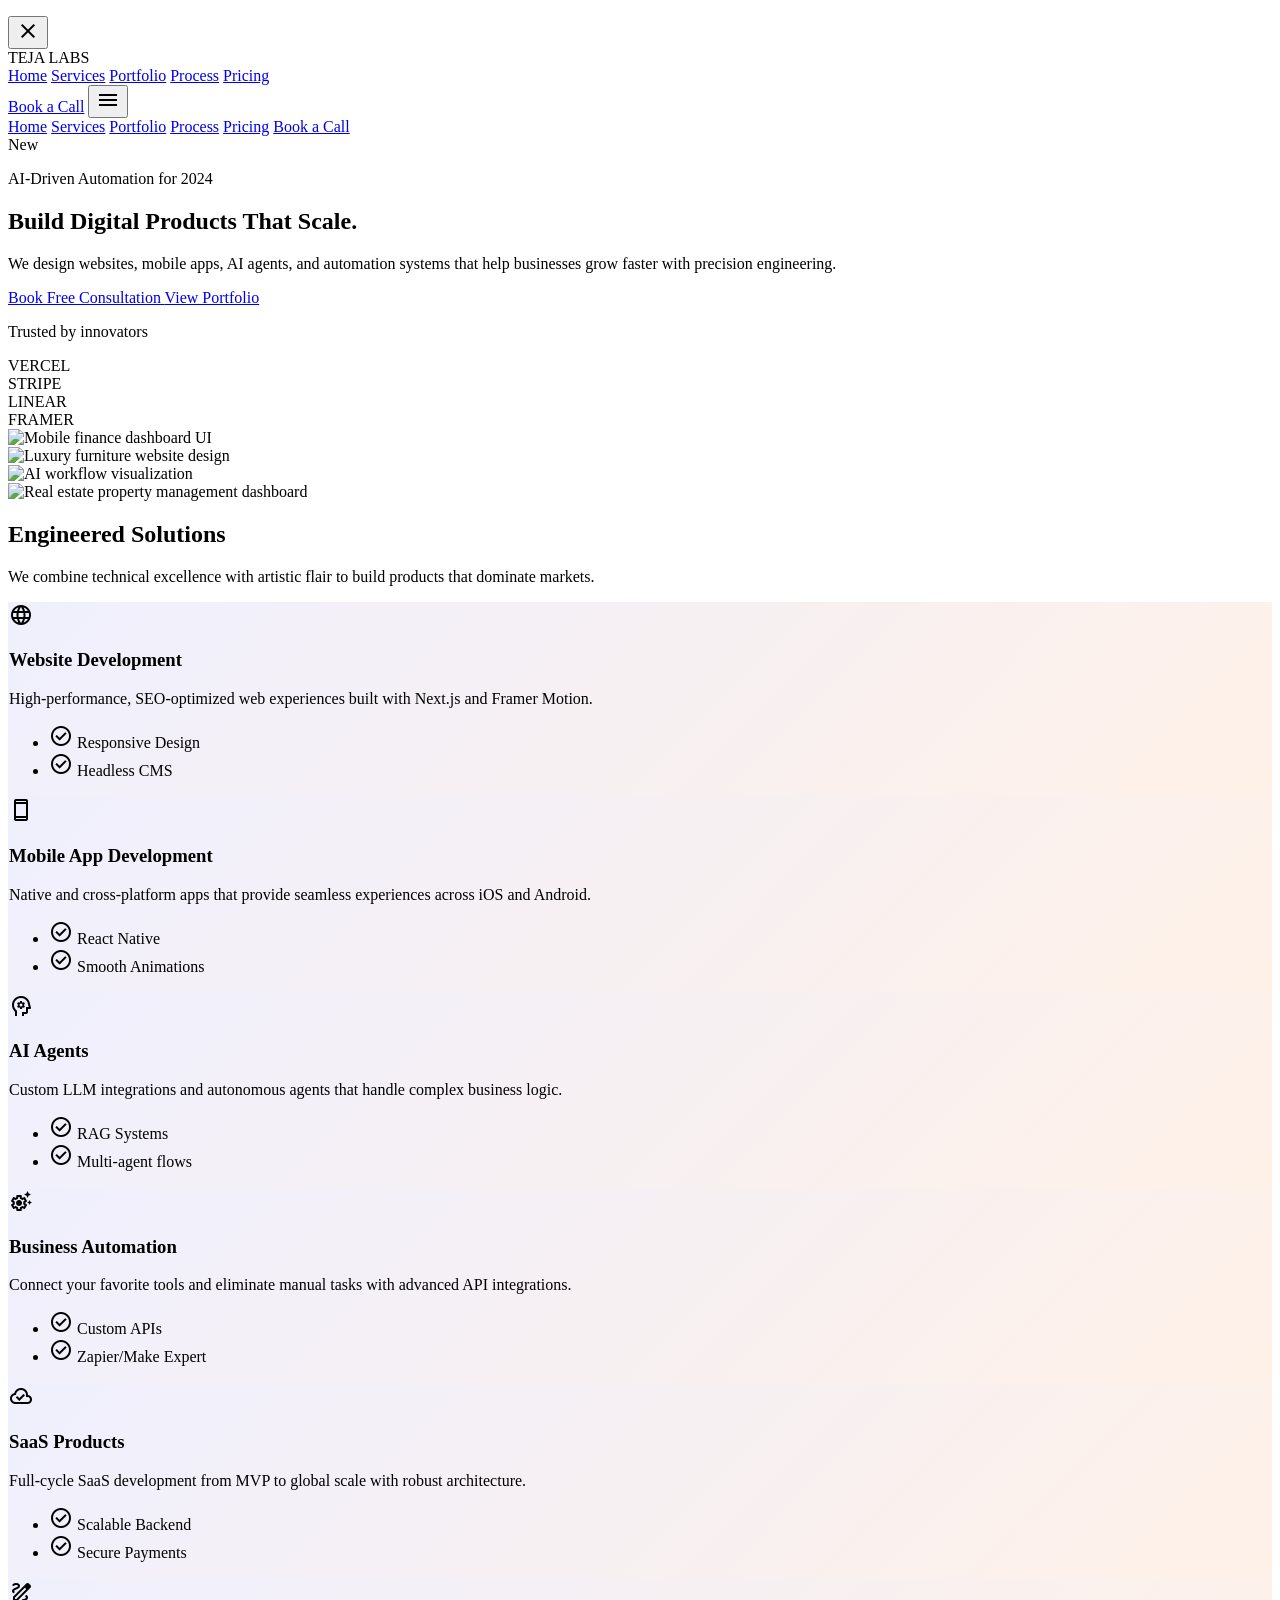
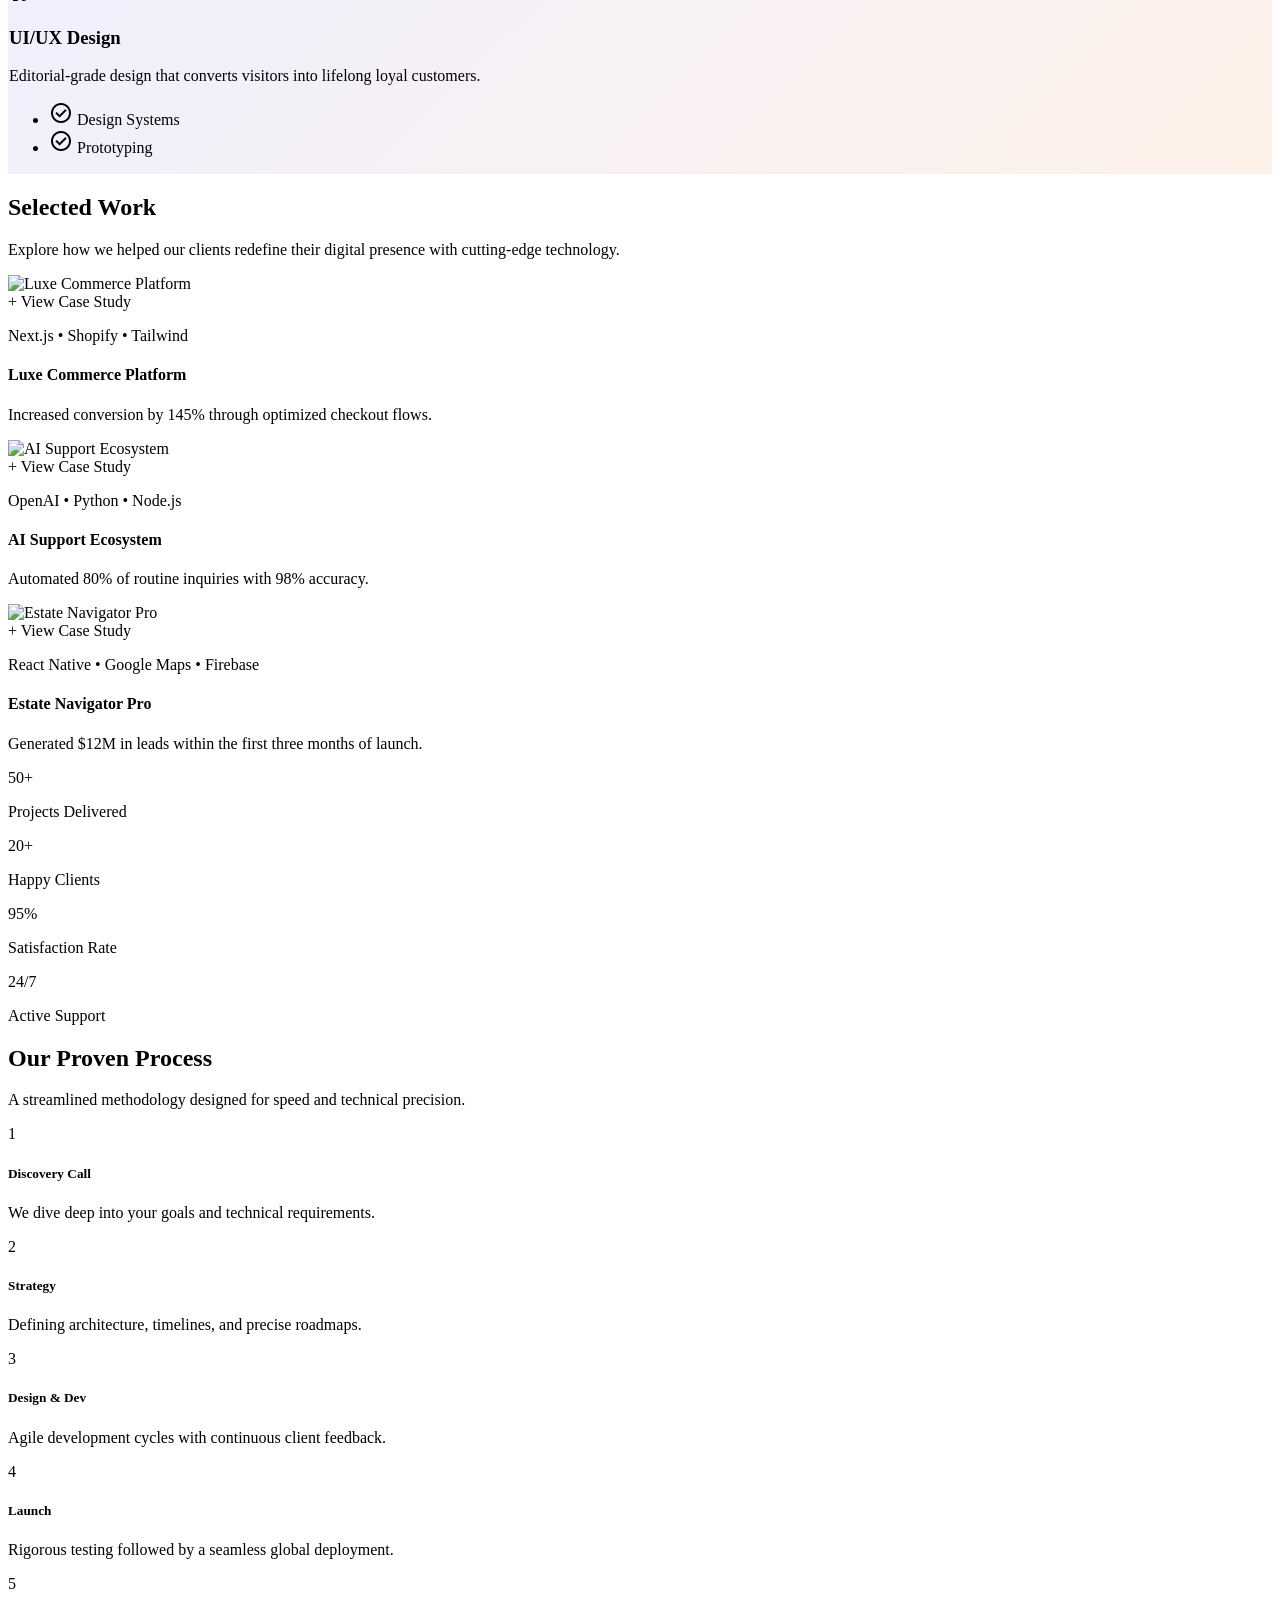
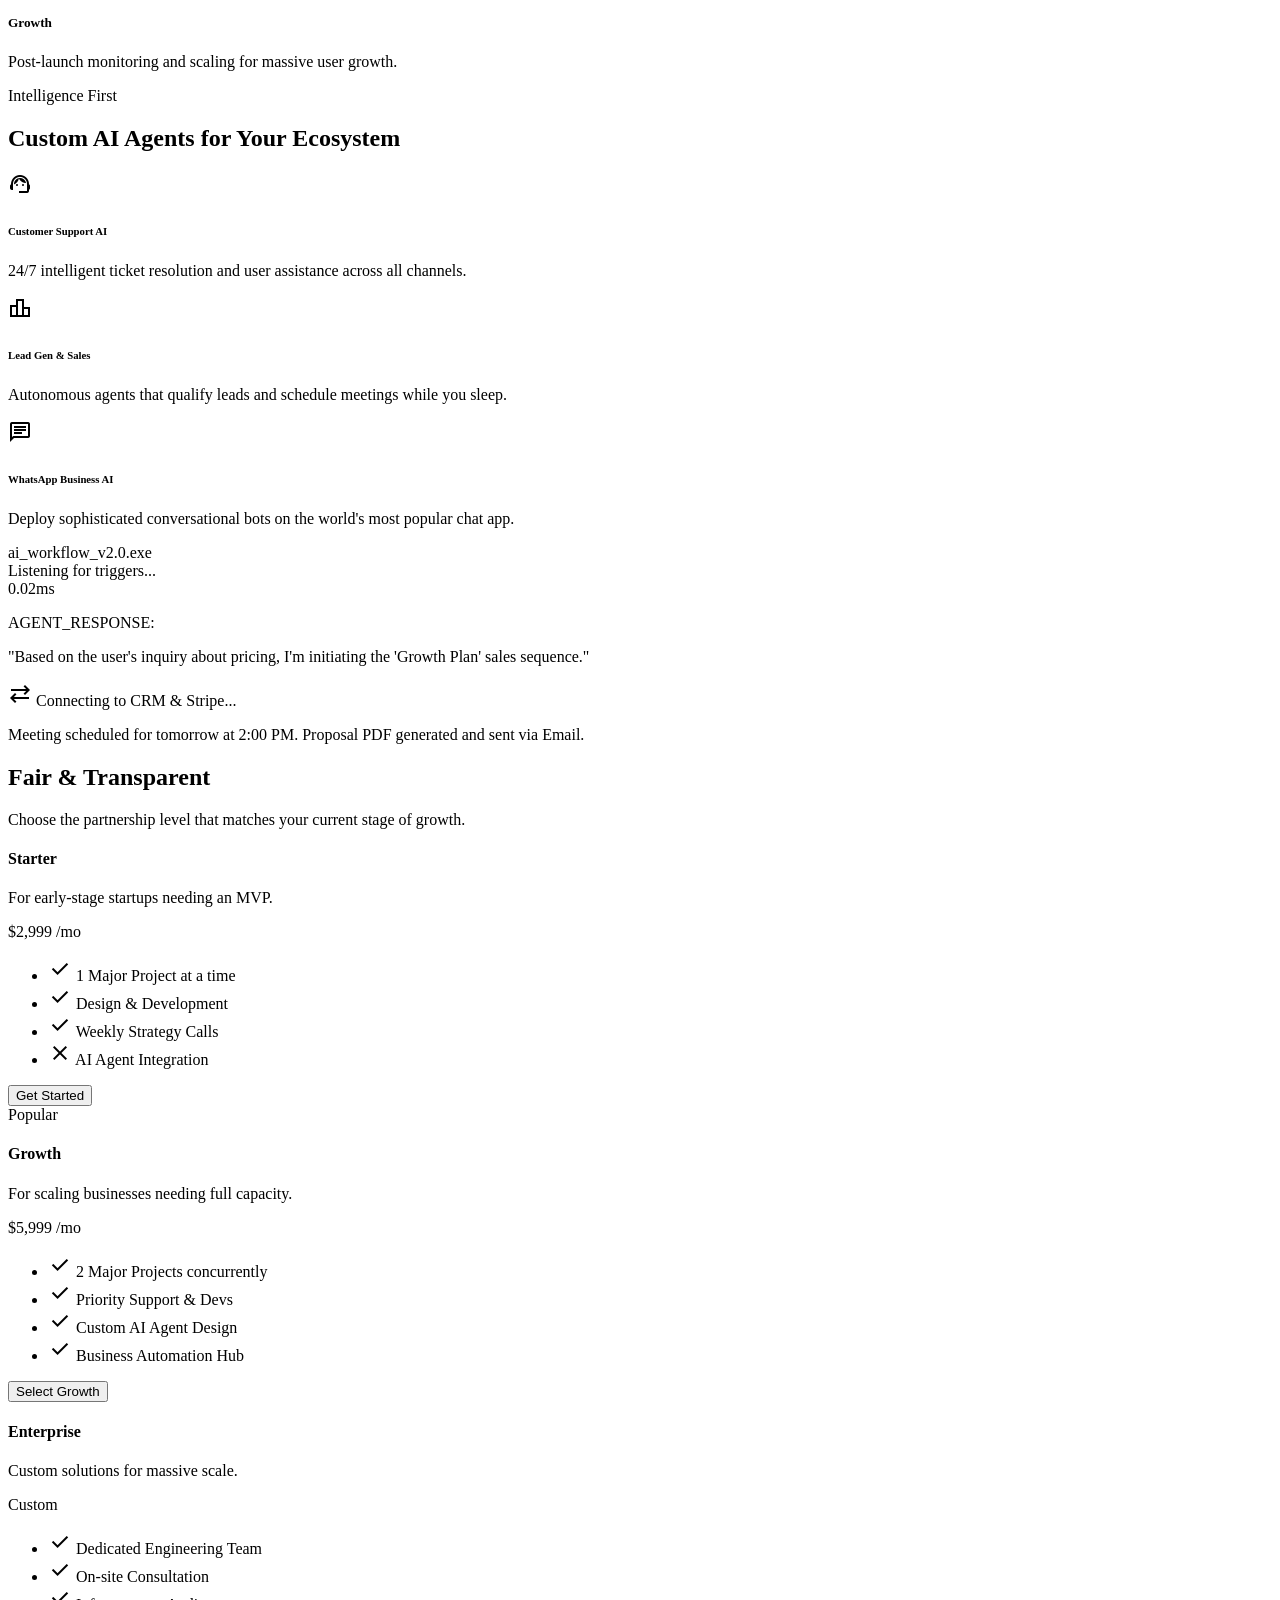
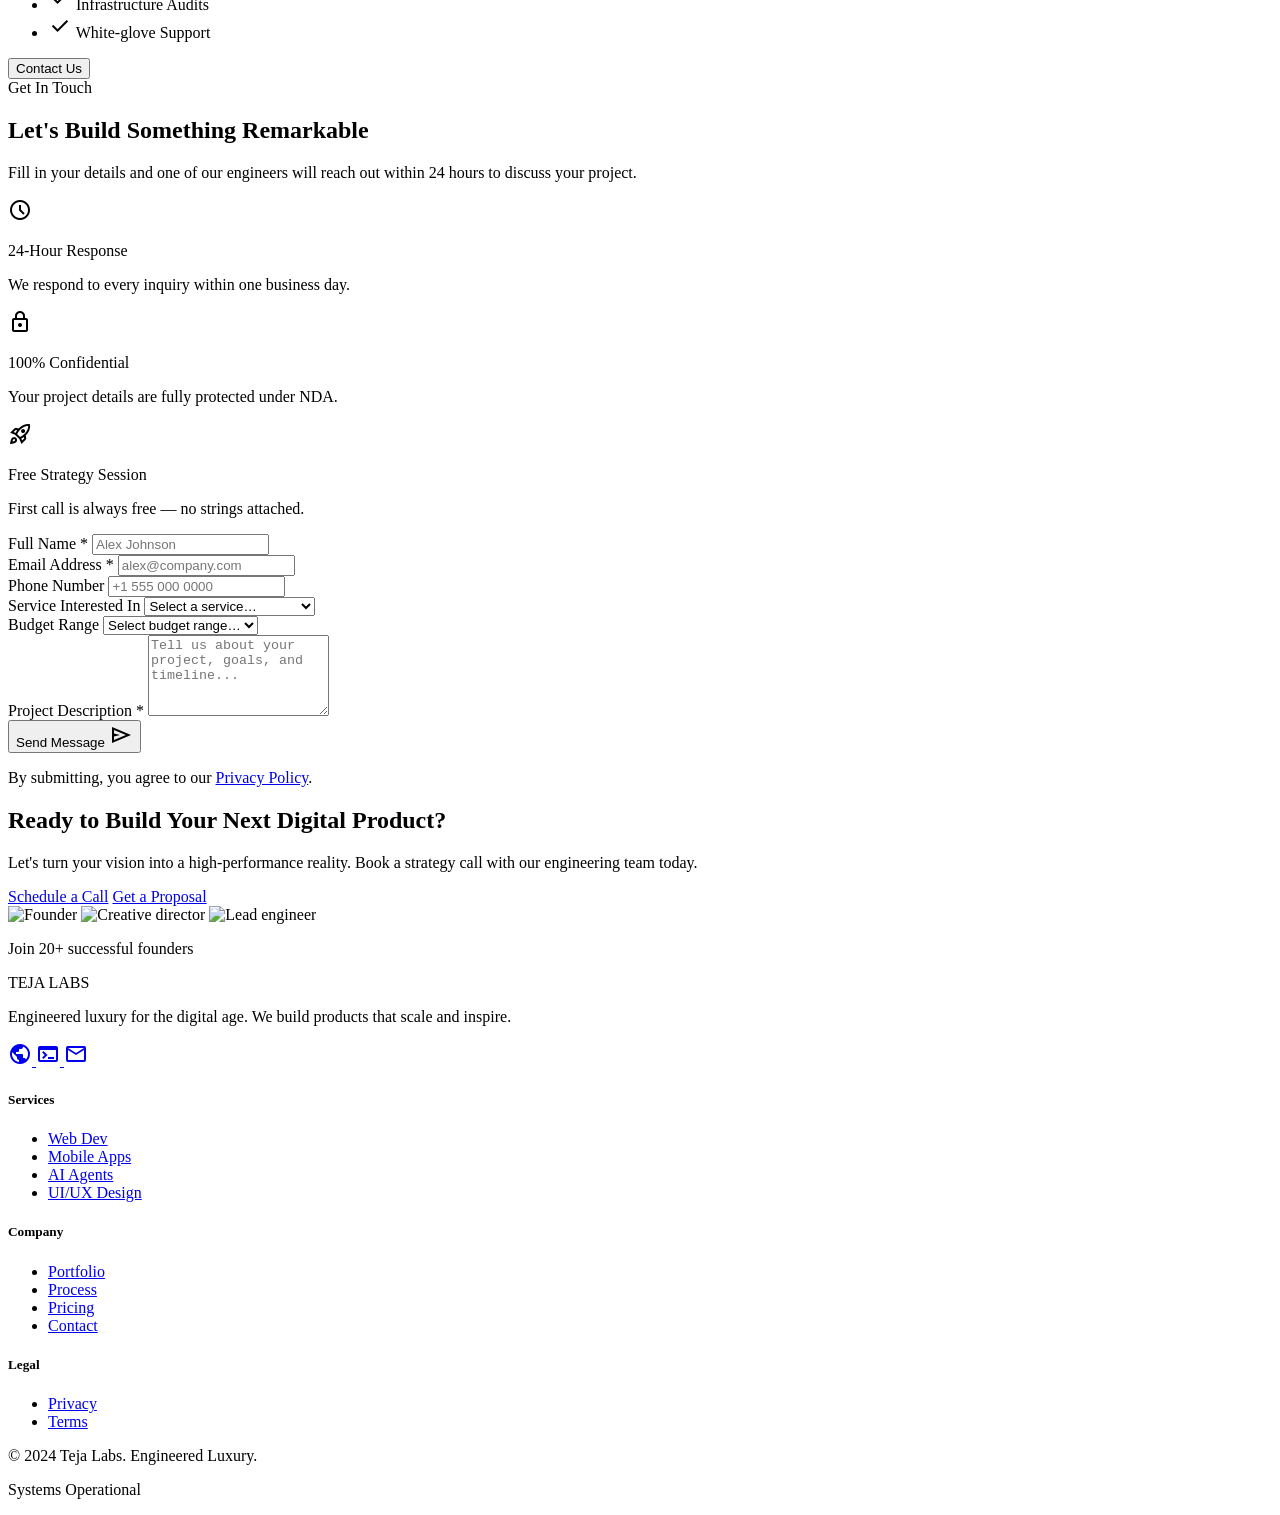
==== templates/index.html @ 3fc2c2ce "Full Of hopes" ====
<!DOCTYPE html>
<html class="scroll-smooth" lang="en">
<head>
<meta charset="utf-8"/>
<meta content="width=device-width, initial-scale=1.0" name="viewport"/>
<title>Teja Labs | Engineered Luxury Digital Products</title>
<meta name="description" content="We design websites, mobile apps, AI agents, and automation systems that help businesses grow faster with precision engineering."/>
<script src="https://cdn.tailwindcss.com?plugins=forms,container-queries"></script>
<link href="https://fonts.googleapis.com/css2?family=Inter:wght@400;500;600;700;800&family=Geist:wght@400;500&family=Material+Symbols+Outlined:wght,FILL@100..700,0..1&display=swap" rel="stylesheet"/>
<link href="https://fonts.googleapis.com/css2?family=Geist:wght@100..900&family=Inter:wght@100..900&display=swap" rel="stylesheet"/>
<link rel="stylesheet" href="/static/css/main.css"/>
<script id="tailwind-config">
    tailwind.config = {
      darkMode: "class",
      theme: {
        extend: {
          "colors": {
                  "secondary-fixed-dim": "#ffb690",
                  "secondary-fixed": "#ffdbca",
                  "surface-container-high": "#e8e8e7",
                  "on-error": "#ffffff",
                  "tertiary-fixed-dim": "#c0c1ff",
                  "surface-dim": "#dadad9",
                  "primary": "#000000",
                  "on-tertiary-fixed": "#07006c",
                  "surface-container-lowest": "#ffffff",
                  "surface-container-low": "#f3f4f3",
                  "surface-bright": "#f9f9f8",
                  "on-secondary-fixed-variant": "#783200",
                  "primary-fixed-dim": "#bec6e0",
                  "inverse-on-surface": "#f1f1f0",
                  "inverse-primary": "#bec6e0",
                  "outline-variant": "#c6c6cd",
                  "surface-tint": "#565e74",
                  "error-container": "#ffdad6",
                  "outline": "#76777d",
                  "tertiary-container": "#07006c",
                  "on-primary-container": "#7c839b",
                  "primary-container": "#131b2e",
                  "on-error-container": "#93000a",
                  "tertiary": "#000000",
                  "background": "#f9f9f8",
                  "on-secondary-container": "#5c2400",
                  "secondary": "#9d4300",
                  "on-tertiary": "#ffffff",
                  "on-primary": "#ffffff",
                  "on-surface": "#1a1c1c",
                  "on-tertiary-container": "#7073ff",
                  "on-primary-fixed": "#131b2e",
                  "secondary-container": "#fd761a",
                  "on-tertiary-fixed-variant": "#2f2ebe",
                  "surface-variant": "#e2e2e2",
                  "surface-container": "#eeeeed",
                  "tertiary-fixed": "#e1e0ff",
                  "inverse-surface": "#2f3130",
                  "surface": "#f9f9f8",
                  "error": "#ba1a1a",
                  "on-background": "#1a1c1c",
                  "on-primary-fixed-variant": "#3f465c",
                  "on-secondary": "#ffffff",
                  "on-surface-variant": "#45464d",
                  "on-secondary-fixed": "#341100",
                  "surface-container-highest": "#e2e2e2",
                  "primary-fixed": "#dae2fd"
          },
          "borderRadius": {
                  "DEFAULT": "0.25rem",
                  "lg": "0.5rem",
                  "xl": "0.75rem",
                  "full": "9999px"
          },
          "spacing": {
                  "xl": "80px",
                  "gutter": "24px",
                  "lg": "48px",
                  "2xl": "120px",
                  "xs": "8px",
                  "base": "4px",
                  "container-max": "1280px",
                  "sm": "16px",
                  "md": "24px"
          },
          "fontFamily": {
                  "label-md": ["Geist"],
                  "display-lg-mobile": ["Inter"],
                  "headline-md": ["Inter"],
                  "display-lg": ["Inter"],
                  "display-2xl": ["Inter"],
                  "body-lg": ["Inter"],
                  "body-md": ["Inter"],
                  "label-sm-mono": ["Geist"]
          },
          "fontSize": {
                  "label-md": ["14px", {"lineHeight": "20px", "letterSpacing": "0.02em", "fontWeight": "500"}],
                  "display-lg-mobile": ["36px", {"lineHeight": "1.2", "letterSpacing": "-0.02em", "fontWeight": "700"}],
                  "headline-md": ["30px", {"lineHeight": "1.3", "letterSpacing": "-0.01em", "fontWeight": "600"}],
                  "display-lg": ["48px", {"lineHeight": "1.2", "letterSpacing": "-0.02em", "fontWeight": "700"}],
                  "display-2xl": ["72px", {"lineHeight": "1.1", "letterSpacing": "-0.04em", "fontWeight": "800"}],
                  "body-lg": ["18px", {"lineHeight": "1.6", "letterSpacing": "0", "fontWeight": "400"}],
                  "body-md": ["16px", {"lineHeight": "1.5", "letterSpacing": "0", "fontWeight": "400"}],
                  "label-sm-mono": ["12px", {"lineHeight": "16px", "letterSpacing": "0.05em", "fontWeight": "500"}]
          }
        },
      },
    }
</script>
</head>
<body class="bg-background text-on-surface font-body-md overflow-x-hidden">

<!-- Toast Notification -->
<div id="toast" class="fixed top-6 right-6 z-[100] hidden">
  <div class="bg-white rounded-2xl shadow-2xl border border-surface-variant px-lg py-md flex items-center gap-md min-w-[320px] animate-slide-in">
    <div id="toast-icon" class="w-10 h-10 rounded-full flex items-center justify-center shrink-0"></div>
    <div>
      <p id="toast-title" class="font-bold text-sm"></p>
      <p id="toast-msg" class="text-on-surface-variant text-sm mt-1"></p>
    </div>
    <button onclick="hideToast()" class="ml-auto text-outline hover:text-primary transition-colors">
      <span class="material-symbols-outlined text-lg">close</span>
    </button>
  </div>
</div>

<!-- Top Navigation Shell -->
<header class="fixed top-0 left-1/2 -translate-x-1/2 w-[90%] max-w-container-max mt-6 rounded-full bg-white/70 backdrop-blur-xl border border-white/20 shadow-[0_4px_6px_-1px_rgba(0,0,0,0.05)] z-50 transition-all duration-300">
<nav class="flex justify-between items-center px-8 py-4">
<div class="flex items-center gap-xs">
  <span class="font-bold text-xl tracking-tight text-primary">TEJA LABS</span>
</div>
<div class="hidden md:flex items-center gap-lg">
  <a class="font-label-md text-label-md uppercase tracking-widest text-primary font-bold hover:scale-105 transition-all" href="#home">Home</a>
  <a class="font-label-md text-label-md uppercase tracking-widest text-on-surface-variant hover:text-secondary transition-all" href="#services">Services</a>
  <a class="font-label-md text-label-md uppercase tracking-widest text-on-surface-variant hover:text-secondary transition-all" href="#portfolio">Portfolio</a>
  <a class="font-label-md text-label-md uppercase tracking-widest text-on-surface-variant hover:text-secondary transition-all" href="#process">Process</a>
  <a class="font-label-md text-label-md uppercase tracking-widest text-on-surface-variant hover:text-secondary transition-all" href="#pricing">Pricing</a>
</div>
<div class="flex items-center gap-md">
  <a class="bg-primary text-on-primary px-sm py-xs rounded-full font-label-md text-label-md hover:scale-105 active:scale-95 transition-all duration-200" href="#contact-form">Book a Call</a>
  <button id="menu-btn" class="md:hidden flex items-center" onclick="toggleMobileMenu()">
    <span class="material-symbols-outlined">menu</span>
  </button>
</div>
</nav>
<!-- Mobile Menu -->
<div id="mobile-menu" class="hidden md:hidden px-8 pb-4 flex-col gap-md border-t border-surface-variant mt-2 pt-4">
  <a class="font-label-md text-label-md uppercase tracking-widest py-sm" href="#home" onclick="toggleMobileMenu()">Home</a>
  <a class="font-label-md text-label-md uppercase tracking-widest text-on-surface-variant py-sm" href="#services" onclick="toggleMobileMenu()">Services</a>
  <a class="font-label-md text-label-md uppercase tracking-widest text-on-surface-variant py-sm" href="#portfolio" onclick="toggleMobileMenu()">Portfolio</a>
  <a class="font-label-md text-label-md uppercase tracking-widest text-on-surface-variant py-sm" href="#process" onclick="toggleMobileMenu()">Process</a>
  <a class="font-label-md text-label-md uppercase tracking-widest text-on-surface-variant py-sm" href="#pricing" onclick="toggleMobileMenu()">Pricing</a>
  <a class="bg-primary text-on-primary px-sm py-xs rounded-full font-label-md text-label-md text-center" href="#contact-form" onclick="toggleMobileMenu()">Book a Call</a>
</div>
</header>

<main>
<!-- Hero Section -->
<section class="relative pt-32 pb-2xl px-md overflow-hidden min-h-screen flex items-center" id="home">
<div class="max-w-container-max mx-auto grid grid-cols-1 lg:grid-cols-2 gap-xl items-center">
<div class="z-10 text-center lg:text-left">
  <div class="inline-flex items-center gap-xs bg-primary-fixed px-base py-base pr-sm rounded-full mb-md animate-fade-in">
    <span class="bg-primary text-on-primary text-[10px] font-bold px-xs py-1 rounded-full uppercase tracking-tighter">New</span>
    <p class="font-label-sm-mono text-label-sm-mono text-on-primary-fixed-variant">AI-Driven Automation for 2024</p>
  </div>
  <h1 class="font-display-2xl text-display-lg-mobile md:text-display-2xl text-primary leading-tight mb-md">
    Build Digital Products That <span class="text-secondary italic">Scale.</span>
  </h1>
  <p class="font-body-lg text-body-lg text-on-surface-variant mb-lg max-w-xl mx-auto lg:mx-0">
    We design websites, mobile apps, AI agents, and automation systems that help businesses grow faster with precision engineering.
  </p>
  <div class="flex flex-col sm:flex-row items-center gap-md justify-center lg:justify-start">
    <a class="bg-primary text-on-primary px-lg py-sm rounded-xl font-headline-md text-body-lg hover:scale-105 active:scale-95 transition-all shadow-lg w-full sm:w-auto text-center" href="#contact-form">
      Book Free Consultation
    </a>
    <a class="border border-outline px-lg py-sm rounded-xl font-headline-md text-body-lg hover:bg-surface-container-low transition-all w-full sm:w-auto text-center" href="#portfolio">
      View Portfolio
    </a>
  </div>
  <div class="mt-xl pt-lg border-t border-surface-variant">
    <p class="font-label-sm-mono text-label-sm-mono text-outline uppercase tracking-widest mb-md">Trusted by innovators</p>
    <div class="flex flex-wrap items-center justify-center lg:justify-start gap-lg opacity-50 grayscale hover:grayscale-0 transition-all duration-500">
      <div class="font-display-lg font-bold">VERCEL</div>
      <div class="font-display-lg font-bold">STRIPE</div>
      <div class="font-display-lg font-bold">LINEAR</div>
      <div class="font-display-lg font-bold">FRAMER</div>
    </div>
  </div>
</div>
<div class="relative hidden lg:block">
  <div class="absolute -top-20 -right-20 w-80 h-80 bg-secondary/10 rounded-full blur-3xl"></div>
  <div class="absolute -bottom-20 -left-20 w-80 h-80 bg-tertiary-container/10 rounded-full blur-3xl"></div>
  <div class="relative z-10 grid grid-cols-2 gap-md animate-float">
    <div class="space-y-md">
      <div class="glass-card p-base rounded-2xl border border-white/20 shadow-xl transform -rotate-3 hover:rotate-0 transition-all duration-500 overflow-hidden">
        <img class="w-full h-48 object-cover rounded-xl" alt="Mobile finance dashboard UI" src="https://lh3.googleusercontent.com/aida-public/[base64]"/>
      </div>
      <div class="glass-card p-base rounded-2xl border border-white/20 shadow-xl transform rotate-2 hover:rotate-0 transition-all duration-500 overflow-hidden">
        <img class="w-full h-64 object-cover rounded-xl" alt="Luxury furniture website design" src="https://lh3.googleusercontent.com/aida-public/[base64]"/>
      </div>
    </div>
    <div class="space-y-md pt-lg">
      <div class="glass-card p-base rounded-2xl border border-white/20 shadow-xl transform rotate-6 hover:rotate-0 transition-all duration-500 overflow-hidden">
        <img class="w-full h-72 object-cover rounded-xl" alt="AI workflow visualization" src="https://lh3.googleusercontent.com/aida-public/[base64]"/>
      </div>
      <div class="glass-card p-base rounded-2xl border border-white/20 shadow-xl transform -rotate-2 hover:rotate-0 transition-all duration-500 overflow-hidden">
        <img class="w-full h-40 object-cover rounded-xl" alt="Real estate property management dashboard" src="https://lh3.googleusercontent.com/aida-public/[base64]"/>
      </div>
    </div>
  </div>
</div>
</div>
</section>

<!-- Services Section -->
<section class="py-2xl bg-surface-bright" id="services">
<div class="max-w-container-max mx-auto px-md">
<div class="text-center mb-2xl">
  <h2 class="font-display-lg text-display-lg-mobile md:text-display-lg text-primary mb-md">Engineered Solutions</h2>
  <p class="text-on-surface-variant max-w-2xl mx-auto">We combine technical excellence with artistic flair to build products that dominate markets.</p>
</div>
<div class="grid grid-cols-1 md:grid-cols-2 lg:grid-cols-3 gap-lg">
  <!-- Card 1 -->
  <div class="gradient-border bg-white p-lg rounded-2xl hover:-translate-y-2 transition-all duration-300">
    <div class="w-12 h-12 bg-primary-fixed rounded-xl flex items-center justify-center text-primary mb-md">
      <span class="material-symbols-outlined">language</span>
    </div>
    <h3 class="font-headline-md text-headline-md mb-sm">Website Development</h3>
    <p class="text-on-surface-variant mb-md">High-performance, SEO-optimized web experiences built with Next.js and Framer Motion.</p>
    <ul class="space-y-xs">
      <li class="flex items-center gap-xs text-label-md font-label-md text-on-surface"><span class="material-symbols-outlined text-secondary scale-75">check_circle</span> Responsive Design</li>
      <li class="flex items-center gap-xs text-label-md font-label-md text-on-surface"><span class="material-symbols-outlined text-secondary scale-75">check_circle</span> Headless CMS</li>
    </ul>
  </div>
  <!-- Card 2 -->
  <div class="gradient-border bg-white p-lg rounded-2xl hover:-translate-y-2 transition-all duration-300">
    <div class="w-12 h-12 bg-secondary-fixed rounded-xl flex items-center justify-center text-secondary mb-md">
      <span class="material-symbols-outlined">smartphone</span>
    </div>
    <h3 class="font-headline-md text-headline-md mb-sm">Mobile App Development</h3>
    <p class="text-on-surface-variant mb-md">Native and cross-platform apps that provide seamless experiences across iOS and Android.</p>
    <ul class="space-y-xs">
      <li class="flex items-center gap-xs text-label-md font-label-md text-on-surface"><span class="material-symbols-outlined text-secondary scale-75">check_circle</span> React Native</li>
      <li class="flex items-center gap-xs text-label-md font-label-md text-on-surface"><span class="material-symbols-outlined text-secondary scale-75">check_circle</span> Smooth Animations</li>
    </ul>
  </div>
  <!-- Card 3 -->
  <div class="gradient-border bg-white p-lg rounded-2xl hover:-translate-y-2 transition-all duration-300">
    <div class="w-12 h-12 bg-tertiary-fixed rounded-xl flex items-center justify-center text-tertiary-container mb-md">
      <span class="material-symbols-outlined">psychology</span>
    </div>
    <h3 class="font-headline-md text-headline-md mb-sm">AI Agents</h3>
    <p class="text-on-surface-variant mb-md">Custom LLM integrations and autonomous agents that handle complex business logic.</p>
    <ul class="space-y-xs">
      <li class="flex items-center gap-xs text-label-md font-label-md text-on-surface"><span class="material-symbols-outlined text-secondary scale-75">check_circle</span> RAG Systems</li>
      <li class="flex items-center gap-xs text-label-md font-label-md text-on-surface"><span class="material-symbols-outlined text-secondary scale-75">check_circle</span> Multi-agent flows</li>
    </ul>
  </div>
  <!-- Card 4 -->
  <div class="gradient-border bg-white p-lg rounded-2xl hover:-translate-y-2 transition-all duration-300">
    <div class="w-12 h-12 bg-surface-container-high rounded-xl flex items-center justify-center text-primary mb-md">
      <span class="material-symbols-outlined">settings_suggest</span>
    </div>
    <h3 class="font-headline-md text-headline-md mb-sm">Business Automation</h3>
    <p class="text-on-surface-variant mb-md">Connect your favorite tools and eliminate manual tasks with advanced API integrations.</p>
    <ul class="space-y-xs">
      <li class="flex items-center gap-xs text-label-md font-label-md text-on-surface"><span class="material-symbols-outlined text-secondary scale-75">check_circle</span> Custom APIs</li>
      <li class="flex items-center gap-xs text-label-md font-label-md text-on-surface"><span class="material-symbols-outlined text-secondary scale-75">check_circle</span> Zapier/Make Expert</li>
    </ul>
  </div>
  <!-- Card 5 -->
  <div class="gradient-border bg-white p-lg rounded-2xl hover:-translate-y-2 transition-all duration-300">
    <div class="w-12 h-12 bg-primary-fixed-dim rounded-xl flex items-center justify-center text-on-primary-fixed mb-md">
      <span class="material-symbols-outlined">cloud_done</span>
    </div>
    <h3 class="font-headline-md text-headline-md mb-sm">SaaS Products</h3>
    <p class="text-on-surface-variant mb-md">Full-cycle SaaS development from MVP to global scale with robust architecture.</p>
    <ul class="space-y-xs">
      <li class="flex items-center gap-xs text-label-md font-label-md text-on-surface"><span class="material-symbols-outlined text-secondary scale-75">check_circle</span> Scalable Backend</li>
      <li class="flex items-center gap-xs text-label-md font-label-md text-on-surface"><span class="material-symbols-outlined text-secondary scale-75">check_circle</span> Secure Payments</li>
    </ul>
  </div>
  <!-- Card 6 -->
  <div class="gradient-border bg-white p-lg rounded-2xl hover:-translate-y-2 transition-all duration-300">
    <div class="w-12 h-12 bg-on-secondary-fixed-variant/20 rounded-xl flex items-center justify-center text-secondary mb-md">
      <span class="material-symbols-outlined">draw</span>
    </div>
    <h3 class="font-headline-md text-headline-md mb-sm">UI/UX Design</h3>
    <p class="text-on-surface-variant mb-md">Editorial-grade design that converts visitors into lifelong loyal customers.</p>
    <ul class="space-y-xs">
      <li class="flex items-center gap-xs text-label-md font-label-md text-on-surface"><span class="material-symbols-outlined text-secondary scale-75">check_circle</span> Design Systems</li>
      <li class="flex items-center gap-xs text-label-md font-label-md text-on-surface"><span class="material-symbols-outlined text-secondary scale-75">check_circle</span> Prototyping</li>
    </ul>
  </div>
</div>
</div>
</section>

<!-- Portfolio Section -->
<section class="py-2xl" id="portfolio">
<div class="max-w-container-max mx-auto px-md">
<div class="flex flex-col md:flex-row justify-between items-end mb-2xl gap-md">
  <div class="max-w-xl">
    <h2 class="font-display-lg text-display-lg-mobile md:text-display-lg text-primary mb-md">Selected Work</h2>
    <p class="text-on-surface-variant">Explore how we helped our clients redefine their digital presence with cutting-edge technology.</p>
  </div>
</div>
<div class="grid grid-cols-1 md:grid-cols-2 lg:grid-cols-3 gap-lg">
  <!-- Project 1 -->
  <div class="group cursor-pointer">
    <div class="relative overflow-hidden rounded-2xl mb-md h-80">
      <img class="w-full h-full object-cover transition-transform duration-700 group-hover:scale-110" alt="Luxe Commerce Platform" src="https://lh3.googleusercontent.com/aida-public/[base64]"/>
      <div class="absolute inset-0 bg-gradient-to-t from-primary/80 to-transparent opacity-0 group-hover:opacity-100 transition-opacity duration-300 flex items-end p-lg">
        <span class="text-on-primary font-label-md uppercase tracking-widest">+ View Case Study</span>
      </div>
    </div>
    <p class="text-secondary font-label-sm-mono uppercase tracking-widest mb-xs">Next.js • Shopify • Tailwind</p>
    <h4 class="font-headline-md text-headline-md mb-xs">Luxe Commerce Platform</h4>
    <p class="text-on-surface-variant">Increased conversion by 145% through optimized checkout flows.</p>
  </div>
  <!-- Project 2 -->
  <div class="group cursor-pointer">
    <div class="relative overflow-hidden rounded-2xl mb-md h-80">
      <img class="w-full h-full object-cover transition-transform duration-700 group-hover:scale-110" alt="AI Support Ecosystem" src="https://lh3.googleusercontent.com/aida-public/[base64]"/>
      <div class="absolute inset-0 bg-gradient-to-t from-primary/80 to-transparent opacity-0 group-hover:opacity-100 transition-opacity duration-300 flex items-end p-lg">
        <span class="text-on-primary font-label-md uppercase tracking-widest">+ View Case Study</span>
      </div>
    </div>
    <p class="text-secondary font-label-sm-mono uppercase tracking-widest mb-xs">OpenAI • Python • Node.js</p>
    <h4 class="font-headline-md text-headline-md mb-xs">AI Support Ecosystem</h4>
    <p class="text-on-surface-variant">Automated 80% of routine inquiries with 98% accuracy.</p>
  </div>
  <!-- Project 3 -->
  <div class="group cursor-pointer">
    <div class="relative overflow-hidden rounded-2xl mb-md h-80">
      <img class="w-full h-full object-cover transition-transform duration-700 group-hover:scale-110" alt="Estate Navigator Pro" src="https://lh3.googleusercontent.com/aida-public/[base64]"/>
      <div class="absolute inset-0 bg-gradient-to-t from-primary/80 to-transparent opacity-0 group-hover:opacity-100 transition-opacity duration-300 flex items-end p-lg">
        <span class="text-on-primary font-label-md uppercase tracking-widest">+ View Case Study</span>
      </div>
    </div>
    <p class="text-secondary font-label-sm-mono uppercase tracking-widest mb-xs">React Native • Google Maps • Firebase</p>
    <h4 class="font-headline-md text-headline-md mb-xs">Estate Navigator Pro</h4>
    <p class="text-on-surface-variant">Generated $12M in leads within the first three months of launch.</p>
  </div>
</div>
</div>
</section>

<!-- Metrics Section -->
<section class="py-2xl bg-primary text-on-primary">
<div class="max-w-container-max mx-auto px-md">
<div class="grid grid-cols-2 lg:grid-cols-4 gap-xl">
  <div class="text-center">
    <span class="font-display-lg text-display-lg-mobile md:text-display-lg block mb-xs counter" data-target="50">0</span>
    <p class="font-label-sm-mono uppercase tracking-widest text-on-primary-fixed-variant">Projects Delivered</p>
  </div>
  <div class="text-center border-l border-white/10">
    <span class="font-display-lg text-display-lg-mobile md:text-display-lg block mb-xs counter" data-target="20">0</span>
    <p class="font-label-sm-mono uppercase tracking-widest text-on-primary-fixed-variant">Happy Clients</p>
  </div>
  <div class="text-center border-l border-white/10">
    <span class="font-display-lg text-display-lg-mobile md:text-display-lg block mb-xs">95%</span>
    <p class="font-label-sm-mono uppercase tracking-widest text-on-primary-fixed-variant">Satisfaction Rate</p>
  </div>
  <div class="text-center border-l border-white/10">
    <span class="font-display-lg text-display-lg-mobile md:text-display-lg block mb-xs">24/7</span>
    <p class="font-label-sm-mono uppercase tracking-widest text-on-primary-fixed-variant">Active Support</p>
  </div>
</div>
</div>
</section>

<!-- Process Section -->
<section class="py-2xl overflow-hidden" id="process">
<div class="max-w-container-max mx-auto px-md">
<div class="text-center mb-2xl">
  <h2 class="font-display-lg text-display-lg-mobile md:text-display-lg text-primary mb-md">Our Proven Process</h2>
  <p class="text-on-surface-variant">A streamlined methodology designed for speed and technical precision.</p>
</div>
<div class="relative">
  <div class="hidden lg:block absolute top-1/2 left-0 w-full h-[1px] bg-surface-variant border-t-2 border-dashed border-outline-variant -translate-y-1/2"></div>
  <div class="grid grid-cols-1 md:grid-cols-3 lg:grid-cols-5 gap-lg">
    <div class="relative z-10 text-center lg:text-left">
      <div class="w-12 h-12 bg-primary text-on-primary rounded-full flex items-center justify-center mx-auto lg:mx-0 mb-md font-bold shadow-xl">1</div>
      <h5 class="font-headline-md text-body-lg font-bold mb-xs">Discovery Call</h5>
      <p class="text-on-surface-variant text-label-md">We dive deep into your goals and technical requirements.</p>
    </div>
    <div class="relative z-10 text-center lg:text-left">
      <div class="w-12 h-12 bg-white border-2 border-primary text-primary rounded-full flex items-center justify-center mx-auto lg:mx-0 mb-md font-bold shadow-xl">2</div>
      <h5 class="font-headline-md text-body-lg font-bold mb-xs">Strategy</h5>
      <p class="text-on-surface-variant text-label-md">Defining architecture, timelines, and precise roadmaps.</p>
    </div>
    <div class="relative z-10 text-center lg:text-left">
      <div class="w-12 h-12 bg-white border-2 border-primary text-primary rounded-full flex items-center justify-center mx-auto lg:mx-0 mb-md font-bold shadow-xl">3</div>
      <h5 class="font-headline-md text-body-lg font-bold mb-xs">Design &amp; Dev</h5>
      <p class="text-on-surface-variant text-label-md">Agile development cycles with continuous client feedback.</p>
    </div>
    <div class="relative z-10 text-center lg:text-left">
      <div class="w-12 h-12 bg-white border-2 border-primary text-primary rounded-full flex items-center justify-center mx-auto lg:mx-0 mb-md font-bold shadow-xl">4</div>
      <h5 class="font-headline-md text-body-lg font-bold mb-xs">Launch</h5>
      <p class="text-on-surface-variant text-label-md">Rigorous testing followed by a seamless global deployment.</p>
    </div>
    <div class="relative z-10 text-center lg:text-left">
      <div class="w-12 h-12 bg-secondary text-on-secondary rounded-full flex items-center justify-center mx-auto lg:mx-0 mb-md font-bold shadow-xl">5</div>
      <h5 class="font-headline-md text-body-lg font-bold mb-xs">Growth</h5>
      <p class="text-on-surface-variant text-label-md">Post-launch monitoring and scaling for massive user growth.</p>
    </div>
  </div>
</div>
</div>
</section>

<!-- AI Agents Showcase -->
<section class="py-2xl bg-surface-container-low relative overflow-hidden">
<div class="max-w-container-max mx-auto px-md relative z-10">
<div class="grid grid-cols-1 lg:grid-cols-2 gap-2xl items-center">
  <div>
    <span class="text-secondary font-label-sm-mono uppercase tracking-widest mb-md block">Intelligence First</span>
    <h2 class="font-display-lg text-display-lg-mobile md:text-display-lg text-primary mb-lg">Custom AI Agents for Your Ecosystem</h2>
    <div class="space-y-lg">
      <div class="flex gap-md">
        <div class="w-10 h-10 shrink-0 bg-primary rounded-full flex items-center justify-center text-on-primary">
          <span class="material-symbols-outlined text-[20px]">support_agent</span>
        </div>
        <div>
          <h6 class="font-bold text-lg">Customer Support AI</h6>
          <p class="text-on-surface-variant text-sm">24/7 intelligent ticket resolution and user assistance across all channels.</p>
        </div>
      </div>
      <div class="flex gap-md">
        <div class="w-10 h-10 shrink-0 bg-primary rounded-full flex items-center justify-center text-on-primary">
          <span class="material-symbols-outlined text-[20px]">leaderboard</span>
        </div>
        <div>
          <h6 class="font-bold text-lg">Lead Gen &amp; Sales</h6>
          <p class="text-on-surface-variant text-sm">Autonomous agents that qualify leads and schedule meetings while you sleep.</p>
        </div>
      </div>
      <div class="flex gap-md">
        <div class="w-10 h-10 shrink-0 bg-primary rounded-full flex items-center justify-center text-on-primary">
          <span class="material-symbols-outlined text-[20px]">chat</span>
        </div>
        <div>
          <h6 class="font-bold text-lg">WhatsApp Business AI</h6>
          <p class="text-on-surface-variant text-sm">Deploy sophisticated conversational bots on the world's most popular chat app.</p>
        </div>
      </div>
    </div>
  </div>
  <div class="glass-card p-lg rounded-3xl border border-white/40 shadow-2xl">
    <div class="flex items-center gap-sm mb-lg border-b border-surface-variant pb-md">
      <div class="w-3 h-3 rounded-full bg-error"></div>
      <div class="w-3 h-3 rounded-full bg-secondary-container"></div>
      <div class="w-3 h-3 rounded-full bg-secondary-fixed-dim"></div>
      <span class="text-xs font-label-sm-mono ml-auto">ai_workflow_v2.0.exe</span>
    </div>
    <div class="space-y-md">
      <div class="bg-primary/5 p-md rounded-xl border border-primary/10 flex items-center justify-between">
        <div class="flex items-center gap-sm">
          <div class="w-2 h-2 rounded-full bg-secondary animate-pulse"></div>
          <span class="text-sm font-label-md">Listening for triggers...</span>
        </div>
        <span class="text-xs font-mono opacity-50">0.02ms</span>
      </div>
      <div class="p-md rounded-xl bg-white border border-surface-variant shadow-sm ml-md">
        <p class="text-xs font-mono mb-sm text-secondary">AGENT_RESPONSE:</p>
        <p class="text-sm">"Based on the user's inquiry about pricing, I'm initiating the 'Growth Plan' sales sequence."</p>
      </div>
      <div class="bg-primary/5 p-md rounded-xl border border-primary/10 flex items-center gap-sm">
        <span class="material-symbols-outlined text-secondary">sync_alt</span>
        <span class="text-sm font-label-md">Connecting to CRM &amp; Stripe...</span>
      </div>
      <div class="p-md rounded-xl bg-primary text-on-primary shadow-lg ml-md">
        <p class="text-sm">Meeting scheduled for tomorrow at 2:00 PM. Proposal PDF generated and sent via Email.</p>
      </div>
    </div>
  </div>
</div>
</div>
</section>

<!-- Pricing Section -->
<section class="py-2xl" id="pricing">
<div class="max-w-container-max mx-auto px-md">
<div class="text-center mb-2xl">
  <h2 class="font-display-lg text-display-lg-mobile md:text-display-lg text-primary mb-md">Fair &amp; Transparent</h2>
  <p class="text-on-surface-variant">Choose the partnership level that matches your current stage of growth.</p>
</div>
<div class="grid grid-cols-1 md:grid-cols-3 gap-lg max-w-5xl mx-auto">
  <!-- Starter -->
  <div class="bg-white p-lg rounded-2xl border border-surface-variant flex flex-col hover:border-primary transition-all">
    <h4 class="font-headline-md text-headline-md mb-xs">Starter</h4>
    <p class="text-on-surface-variant text-sm mb-lg">For early-stage startups needing an MVP.</p>
    <div class="mb-lg">
      <span class="text-4xl font-bold">$2,999</span>
      <span class="text-on-surface-variant">/mo</span>
    </div>
    <ul class="space-y-sm mb-xl grow">
      <li class="flex items-center gap-xs text-sm"><span class="material-symbols-outlined text-primary scale-75">check</span> 1 Major Project at a time</li>
      <li class="flex items-center gap-xs text-sm"><span class="material-symbols-outlined text-primary scale-75">check</span> Design &amp; Development</li>
      <li class="flex items-center gap-xs text-sm"><span class="material-symbols-outlined text-primary scale-75">check</span> Weekly Strategy Calls</li>
      <li class="flex items-center gap-xs text-sm opacity-30"><span class="material-symbols-outlined scale-75">close</span> AI Agent Integration</li>
    </ul>
    <button class="w-full py-sm rounded-xl border border-primary font-bold hover:bg-primary hover:text-on-primary transition-all" onclick="document.getElementById('contact-form').scrollIntoView({behavior:'smooth'})">Get Started</button>
  </div>
  <!-- Growth -->
  <div class="bg-primary text-on-primary p-lg rounded-2xl border-2 border-secondary relative overflow-hidden flex flex-col transform md:-translate-y-4 shadow-2xl">
    <div class="absolute top-4 right-4 bg-secondary text-on-secondary px-xs py-1 rounded text-[10px] font-bold uppercase">Popular</div>
    <h4 class="font-headline-md text-headline-md mb-xs">Growth</h4>
    <p class="text-on-primary-fixed-variant text-sm mb-lg">For scaling businesses needing full capacity.</p>
    <div class="mb-lg">
      <span class="text-4xl font-bold">$5,999</span>
      <span class="text-on-primary-fixed-variant">/mo</span>
    </div>
    <ul class="space-y-sm mb-xl grow">
      <li class="flex items-center gap-xs text-sm"><span class="material-symbols-outlined text-secondary scale-75">check</span> 2 Major Projects concurrently</li>
      <li class="flex items-center gap-xs text-sm"><span class="material-symbols-outlined text-secondary scale-75">check</span> Priority Support &amp; Devs</li>
      <li class="flex items-center gap-xs text-sm"><span class="material-symbols-outlined text-secondary scale-75">check</span> Custom AI Agent Design</li>
      <li class="flex items-center gap-xs text-sm"><span class="material-symbols-outlined text-secondary scale-75">check</span> Business Automation Hub</li>
    </ul>
    <button class="w-full py-sm rounded-xl bg-secondary text-on-secondary font-bold hover:opacity-90 transition-all" onclick="document.getElementById('contact-form').scrollIntoView({behavior:'smooth'})">Select Growth</button>
  </div>
  <!-- Enterprise -->
  <div class="bg-white p-lg rounded-2xl border border-surface-variant flex flex-col hover:border-primary transition-all">
    <h4 class="font-headline-md text-headline-md mb-xs">Enterprise</h4>
    <p class="text-on-surface-variant text-sm mb-lg">Custom solutions for massive scale.</p>
    <div class="mb-lg">
      <span class="text-4xl font-bold">Custom</span>
    </div>
    <ul class="space-y-sm mb-xl grow">
      <li class="flex items-center gap-xs text-sm"><span class="material-symbols-outlined text-primary scale-75">check</span> Dedicated Engineering Team</li>
      <li class="flex items-center gap-xs text-sm"><span class="material-symbols-outlined text-primary scale-75">check</span> On-site Consultation</li>
      <li class="flex items-center gap-xs text-sm"><span class="material-symbols-outlined text-primary scale-75">check</span> Infrastructure Audits</li>
      <li class="flex items-center gap-xs text-sm"><span class="material-symbols-outlined text-primary scale-75">check</span> White-glove Support</li>
    </ul>
    <button class="w-full py-sm rounded-xl border border-primary font-bold hover:bg-primary hover:text-on-primary transition-all" onclick="document.getElementById('contact-form').scrollIntoView({behavior:'smooth'})">Contact Us</button>
  </div>
</div>
</div>
</section>

<!-- ── CONTACT FORM SECTION (NEW - WIRED TO FASTAPI) ── -->
<section class="py-2xl bg-surface-bright" id="contact-form">
<div class="max-w-container-max mx-auto px-md">
<div class="grid grid-cols-1 lg:grid-cols-2 gap-2xl items-start">
  <!-- Left: Copy -->
  <div class="lg:sticky lg:top-32">
    <span class="text-secondary font-label-sm-mono uppercase tracking-widest mb-md block">Get In Touch</span>
    <h2 class="font-display-lg text-display-lg-mobile md:text-display-lg text-primary mb-lg">Let's Build Something Remarkable</h2>
    <p class="text-on-surface-variant mb-xl text-body-lg">Fill in your details and one of our engineers will reach out within 24 hours to discuss your project.</p>
    <div class="space-y-lg">
      <div class="flex gap-md items-center">
        <div class="w-12 h-12 bg-primary rounded-full flex items-center justify-center text-on-primary shrink-0">
          <span class="material-symbols-outlined">schedule</span>
        </div>
        <div>
          <p class="font-bold">24-Hour Response</p>
          <p class="text-on-surface-variant text-sm">We respond to every inquiry within one business day.</p>
        </div>
      </div>
      <div class="flex gap-md items-center">
        <div class="w-12 h-12 bg-primary rounded-full flex items-center justify-center text-on-primary shrink-0">
          <span class="material-symbols-outlined">lock</span>
        </div>
        <div>
          <p class="font-bold">100% Confidential</p>
          <p class="text-on-surface-variant text-sm">Your project details are fully protected under NDA.</p>
        </div>
      </div>
      <div class="flex gap-md items-center">
        <div class="w-12 h-12 bg-secondary rounded-full flex items-center justify-center text-on-secondary shrink-0">
          <span class="material-symbols-outlined">rocket_launch</span>
        </div>
        <div>
          <p class="font-bold">Free Strategy Session</p>
          <p class="text-on-surface-variant text-sm">First call is always free — no strings attached.</p>
        </div>
      </div>
    </div>
  </div>
  <!-- Right: Form -->
  <div class="bg-white rounded-3xl p-lg md:p-xl shadow-xl border border-surface-variant">
    <form id="contact-form-el" class="space-y-md" onsubmit="submitContactForm(event)" novalidate>
      <div class="grid grid-cols-1 sm:grid-cols-2 gap-md">
        <div>
          <label class="block text-sm font-bold mb-xs" for="cf-name">Full Name *</label>
          <input id="cf-name" name="name" type="text" required placeholder="Alex Johnson"
            class="w-full px-md py-sm rounded-xl border border-surface-variant bg-surface-container-low focus:outline-none focus:ring-2 focus:ring-primary transition-all text-sm"/>
        </div>
        <div>
          <label class="block text-sm font-bold mb-xs" for="cf-email">Email Address *</label>
          <input id="cf-email" name="email" type="email" required placeholder="alex@company.com"
            class="w-full px-md py-sm rounded-xl border border-surface-variant bg-surface-container-low focus:outline-none focus:ring-2 focus:ring-primary transition-all text-sm"/>
        </div>
      </div>
      <div class="grid grid-cols-1 sm:grid-cols-2 gap-md">
        <div>
          <label class="block text-sm font-bold mb-xs" for="cf-phone">Phone Number</label>
          <input id="cf-phone" name="phone" type="tel" placeholder="+1 555 000 0000"
            class="w-full px-md py-sm rounded-xl border border-surface-variant bg-surface-container-low focus:outline-none focus:ring-2 focus:ring-primary transition-all text-sm"/>
        </div>
        <div>
          <label class="block text-sm font-bold mb-xs" for="cf-service">Service Interested In</label>
          <select id="cf-service" name="service"
            class="w-full px-md py-sm rounded-xl border border-surface-variant bg-surface-container-low focus:outline-none focus:ring-2 focus:ring-primary transition-all text-sm">
            <option value="">Select a service…</option>
            <option>Website Development</option>
            <option>Mobile App Development</option>
            <option>AI Agents</option>
            <option>Business Automation</option>
            <option>SaaS Products</option>
            <option>UI/UX Design</option>
            <option>Other / Not sure</option>
          </select>
        </div>
      </div>
      <div>
        <label class="block text-sm font-bold mb-xs" for="cf-budget">Budget Range</label>
        <select id="cf-budget" name="budget"
          class="w-full px-md py-sm rounded-xl border border-surface-variant bg-surface-container-low focus:outline-none focus:ring-2 focus:ring-primary transition-all text-sm">
          <option value="">Select budget range…</option>
          <option>Under $5,000</option>
          <option>$5,000 – $15,000</option>
          <option>$15,000 – $50,000</option>
          <option>$50,000+</option>
          <option>Retainer / Monthly</option>
        </select>
      </div>
      <div>
        <label class="block text-sm font-bold mb-xs" for="cf-message">Project Description *</label>
        <textarea id="cf-message" name="message" required rows="5" placeholder="Tell us about your project, goals, and timeline..."
          class="w-full px-md py-sm rounded-xl border border-surface-variant bg-surface-container-low focus:outline-none focus:ring-2 focus:ring-primary transition-all text-sm resize-none"></textarea>
      </div>
      <button id="cf-submit" type="submit"
        class="w-full py-md rounded-xl bg-primary text-on-primary font-bold text-body-lg hover:scale-[1.02] active:scale-[0.98] transition-all shadow-lg flex items-center justify-center gap-sm">
        <span id="cf-submit-text">Send Message</span>
        <span id="cf-submit-icon" class="material-symbols-outlined">send</span>
        <span id="cf-spinner" class="hidden w-5 h-5 border-2 border-white/30 border-t-white rounded-full animate-spin"></span>
      </button>
      <p class="text-center text-xs text-on-surface-variant">By submitting, you agree to our <a href="#" class="underline hover:text-secondary">Privacy Policy</a>.</p>
    </form>
  </div>
</div>
</div>
</section>

<!-- Final CTA -->
<section class="py-2xl px-md" id="contact">
<div class="max-w-container-max mx-auto bg-primary-container rounded-[2rem] p-lg md:p-2xl text-center relative overflow-hidden">
  <div class="absolute top-0 left-0 w-full h-full overflow-hidden opacity-20">
    <div class="absolute -top-1/2 -left-1/4 w-full h-full bg-secondary blur-[150px] rounded-full"></div>
    <div class="absolute -bottom-1/2 -right-1/4 w-full h-full bg-tertiary-container blur-[150px] rounded-full"></div>
  </div>
  <div class="relative z-10">
    <h2 class="font-display-lg text-display-lg-mobile md:text-display-lg text-on-primary mb-md">Ready to Build Your Next Digital Product?</h2>
    <p class="text-on-primary-container mb-lg max-w-xl mx-auto">Let's turn your vision into a high-performance reality. Book a strategy call with our engineering team today.</p>
    <div class="flex flex-col sm:flex-row gap-md justify-center">
      <a class="bg-secondary text-on-secondary px-lg py-sm rounded-xl font-headline-md text-body-lg hover:scale-105 active:scale-95 transition-all" href="#contact-form">Schedule a Call</a>
      <a class="bg-white text-primary px-lg py-sm rounded-xl font-headline-md text-body-lg hover:scale-105 active:scale-95 transition-all" href="#contact-form">Get a Proposal</a>
    </div>
    <div class="mt-lg flex items-center justify-center gap-md">
      <div class="flex -space-x-4">
        <img class="w-10 h-10 rounded-full border-2 border-white object-cover" alt="Founder" src="https://lh3.googleusercontent.com/aida-public/[base64]"/>
        <img class="w-10 h-10 rounded-full border-2 border-white object-cover" alt="Creative director" src="https://lh3.googleusercontent.com/aida-public/[base64]"/>
        <img class="w-10 h-10 rounded-full border-2 border-white object-cover" alt="Lead engineer" src="https://lh3.googleusercontent.com/aida-public/[base64]"/>
      </div>
      <p class="text-on-primary-container text-sm">Join 20+ successful founders</p>
    </div>
  </div>
</div>
</section>
</main>

<!-- Footer -->
<footer class="bg-background py-xl border-t border-surface-variant">
<div class="max-w-container-max mx-auto px-lg flex flex-col md:flex-row justify-between items-start gap-xl">
  <div class="max-w-xs">
    <div class="font-display-lg text-display-lg font-bold text-primary mb-md">TEJA LABS</div>
    <p class="text-on-surface-variant mb-lg">Engineered luxury for the digital age. We build products that scale and inspire.</p>
    <div class="flex gap-md">
      <a class="w-10 h-10 rounded-full bg-surface-container flex items-center justify-center text-primary hover:bg-primary hover:text-on-primary transition-all" href="#">
        <span class="material-symbols-outlined text-lg">public</span>
      </a>
      <a class="w-10 h-10 rounded-full bg-surface-container flex items-center justify-center text-primary hover:bg-primary hover:text-on-primary transition-all" href="#">
        <span class="material-symbols-outlined text-lg">terminal</span>
      </a>
      <a class="w-10 h-10 rounded-full bg-surface-container flex items-center justify-center text-primary hover:bg-primary hover:text-on-primary transition-all" href="#">
        <span class="material-symbols-outlined text-lg">mail</span>
      </a>
    </div>
  </div>
  <div class="grid grid-cols-2 sm:grid-cols-3 gap-xl w-full md:w-auto">
    <div>
      <h5 class="font-bold text-sm uppercase tracking-widest mb-md">Services</h5>
      <ul class="space-y-sm">
        <li><a class="text-on-surface-variant hover:text-secondary transition-colors" href="#services">Web Dev</a></li>
        <li><a class="text-on-surface-variant hover:text-secondary transition-colors" href="#services">Mobile Apps</a></li>
        <li><a class="text-on-surface-variant hover:text-secondary transition-colors" href="#services">AI Agents</a></li>
        <li><a class="text-on-surface-variant hover:text-secondary transition-colors" href="#services">UI/UX Design</a></li>
      </ul>
    </div>
    <div>
      <h5 class="font-bold text-sm uppercase tracking-widest mb-md">Company</h5>
      <ul class="space-y-sm">
        <li><a class="text-on-surface-variant hover:text-secondary transition-colors" href="#portfolio">Portfolio</a></li>
        <li><a class="text-on-surface-variant hover:text-secondary transition-colors" href="#process">Process</a></li>
        <li><a class="text-on-surface-variant hover:text-secondary transition-colors" href="#pricing">Pricing</a></li>
        <li><a class="text-on-surface-variant hover:text-secondary transition-colors" href="#contact-form">Contact</a></li>
      </ul>
    </div>
    <div>
      <h5 class="font-bold text-sm uppercase tracking-widest mb-md">Legal</h5>
      <ul class="space-y-sm">
        <li><a class="text-on-surface-variant hover:text-secondary transition-colors" href="#">Privacy</a></li>
        <li><a class="text-on-surface-variant hover:text-secondary transition-colors" href="#">Terms</a></li>
      </ul>
    </div>
  </div>
</div>
<div class="max-w-container-max mx-auto px-lg mt-xl pt-lg border-t border-surface-variant flex flex-col sm:flex-row justify-between items-center gap-md">
  <p class="text-on-surface-variant text-sm font-label-md">© 2024 Teja Labs. Engineered Luxury.</p>
  <div class="flex items-center gap-sm">
    <span class="w-2 h-2 rounded-full bg-green-500 animate-pulse"></span>
    <p class="text-xs font-label-sm-mono text-on-surface-variant uppercase tracking-widest">Systems Operational</p>
  </div>
</div>
</footer>

<script src="/static/js/main.js"></script>
</body>
</html>
---- static/css/main.css ----
/* ── Custom CSS for Teja Labs ─────────────────────────────────────────────── */

.material-symbols-outlined {
  font-variation-settings: 'FILL' 0, 'wght' 400, 'GRAD' 0, 'opsz' 24;
}

/* Glass card */
.glass-card {
  background: rgba(255, 255, 255, 0.7);
  backdrop-filter: blur(12px);
  -webkit-backdrop-filter: blur(12px);
}

/* Gradient border on service cards */
.gradient-border {
  position: relative;
  border: 1px solid transparent;
  background-clip: padding-box;
}
.gradient-border::after {
  content: "";
  position: absolute;
  top: -1px; left: -1px; right: -1px; bottom: -1px;
  z-index: -1;
  border-radius: inherit;
  background: linear-gradient(135deg, #6366F1 0%, #F97316 100%);
  opacity: 0.1;
  transition: opacity 0.3s ease;
}
.gradient-border:hover::after {
  opacity: 0.3;
}

/* Floating animation */
@keyframes float {
  0%   { transform: translateY(0px); }
  50%  { transform: translateY(-10px); }
  100% { transform: translateY(0px); }
}
.animate-float { animation: float 6s ease-in-out infinite; }

/* Fade in animation */
@keyframes fadeIn {
  from { opacity: 0; transform: translateY(20px); }
  to   { opacity: 1; transform: translateY(0); }
}
.animate-fade-in { animation: fadeIn 0.8s ease-out forwards; }

/* Toast slide in */
@keyframes slideIn {
  from { opacity: 0; transform: translateX(120px); }
  to   { opacity: 1; transform: translateX(0); }
}
.animate-slide-in { animation: slideIn 0.4s cubic-bezier(0.34, 1.56, 0.64, 1) forwards; }

/* Section reveal (JS controlled) */
.section-hidden {
  opacity: 0;
  transform: translateY(40px);
}
.section-visible {
  opacity: 1;
  transform: translateY(0);
  transition: opacity 0.7s ease, transform 0.7s ease;
}

/* Scroll bar styling */
::-webkit-scrollbar { width: 6px; }
::-webkit-scrollbar-track { background: #f9f9f8; }
::-webkit-scrollbar-thumb { background: #c6c6cd; border-radius: 3px; }
::-webkit-scrollbar-thumb:hover { background: #76777d; }

/* Form focus ring override */
input:focus, textarea:focus, select:focus {
  box-shadow: 0 0 0 3px rgba(0, 0, 0, 0.1);
}

/* Counter number animation */
.counter { font-variant-numeric: tabular-nums; }

/* Loading spinner */
@keyframes spin {
  to { transform: rotate(360deg); }
}
.animate-spin { animation: spin 0.8s linear infinite; }
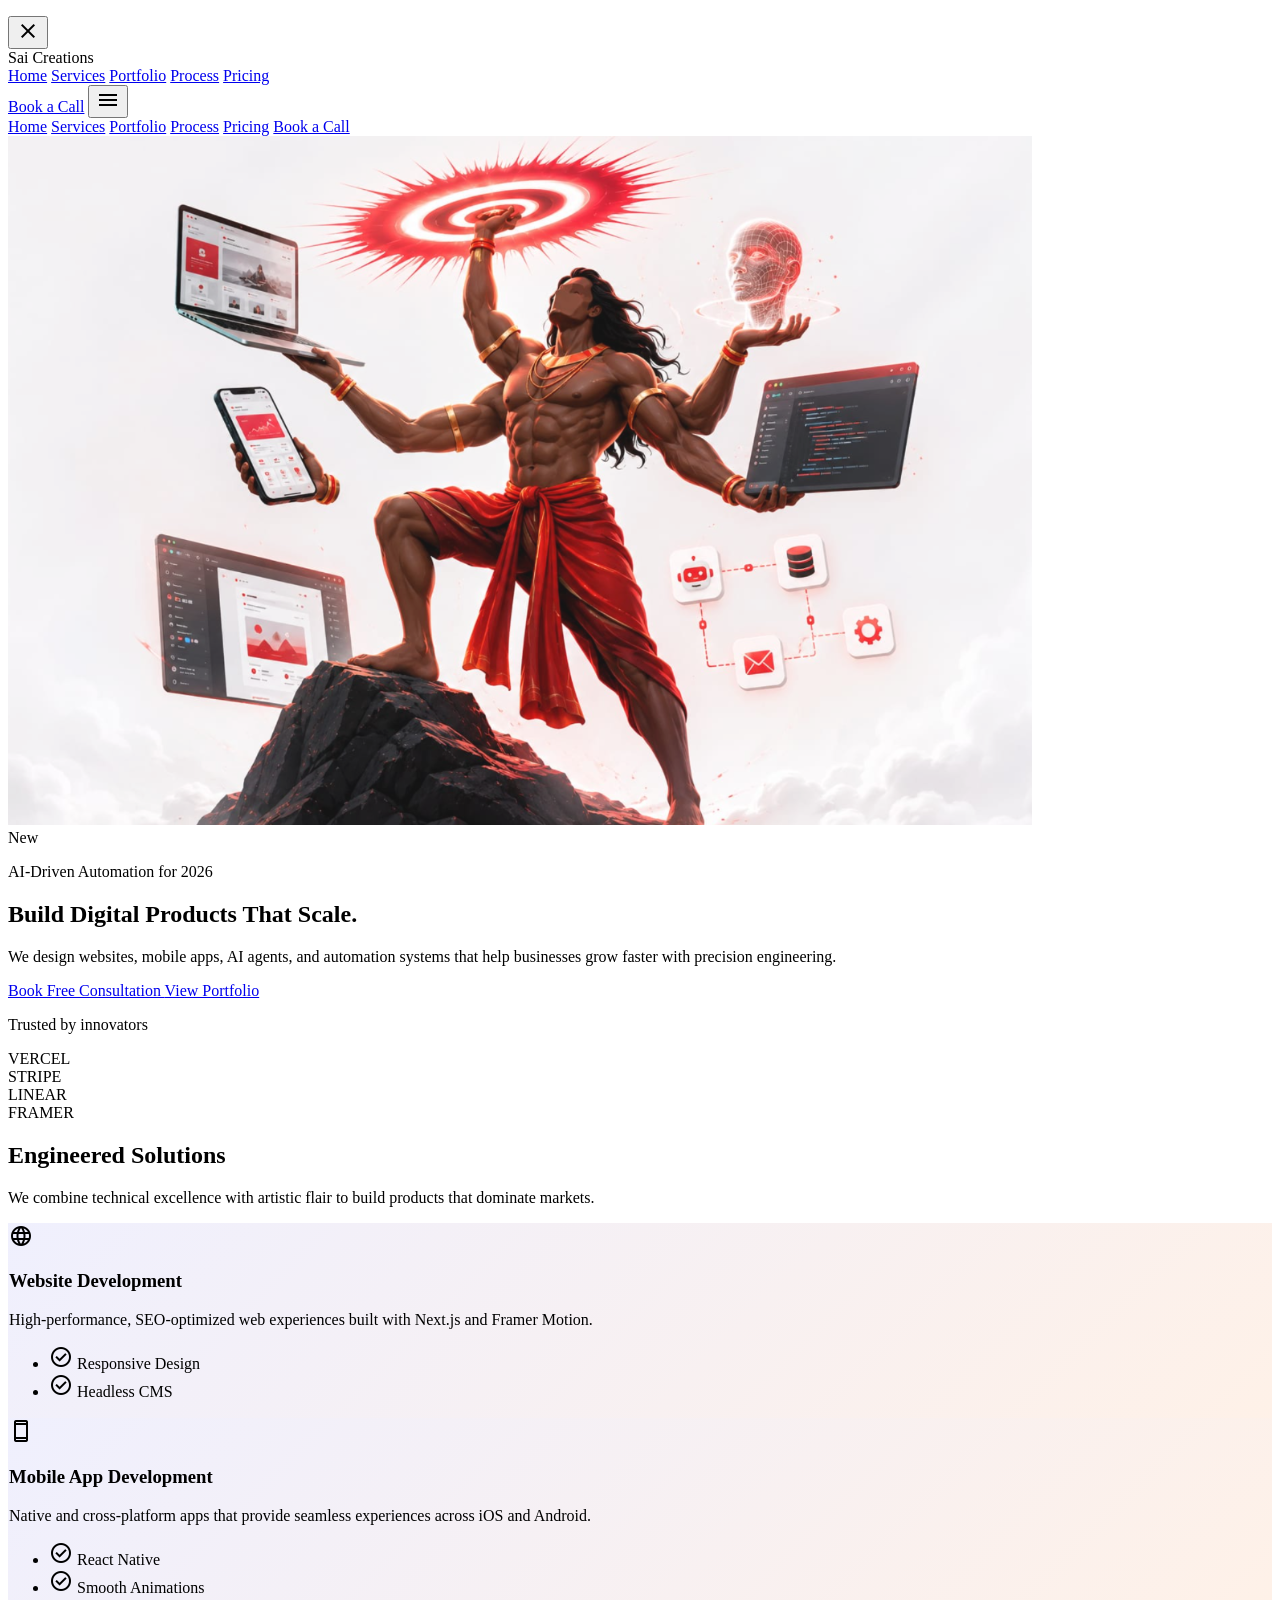
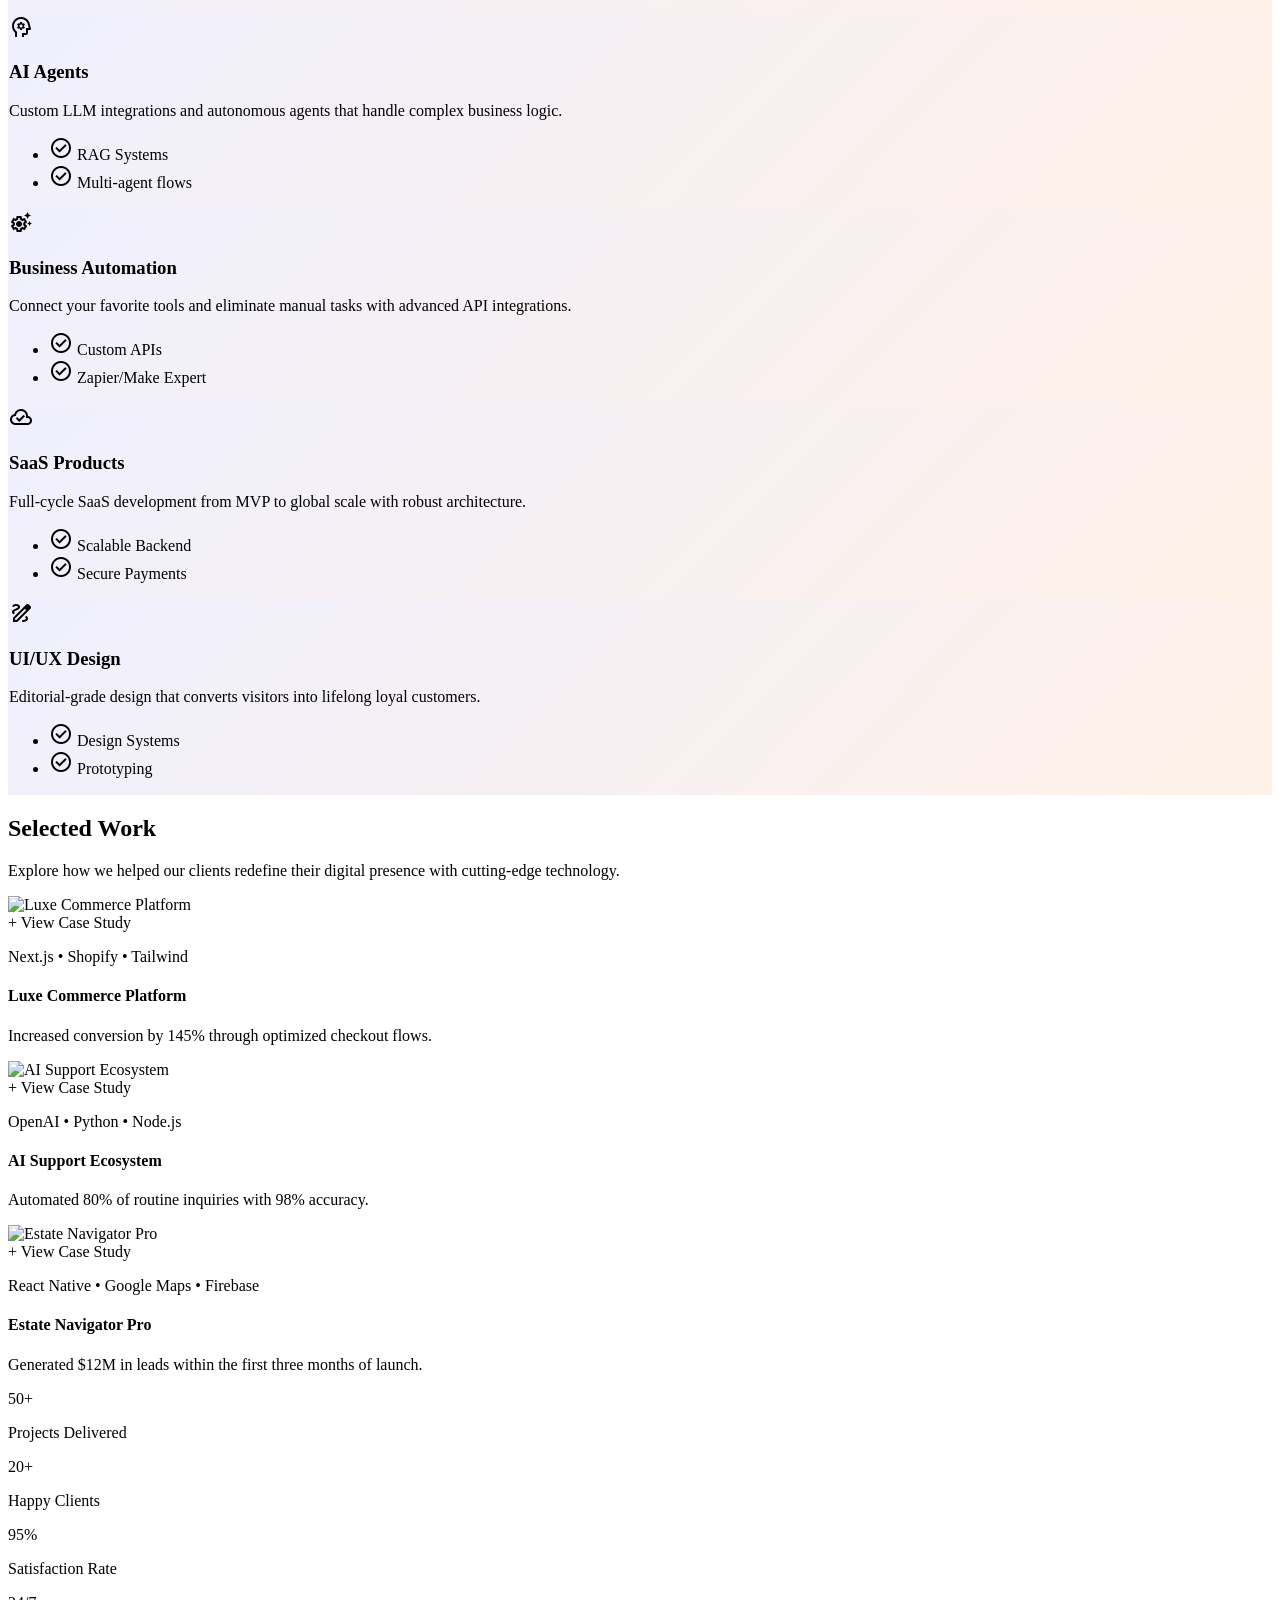
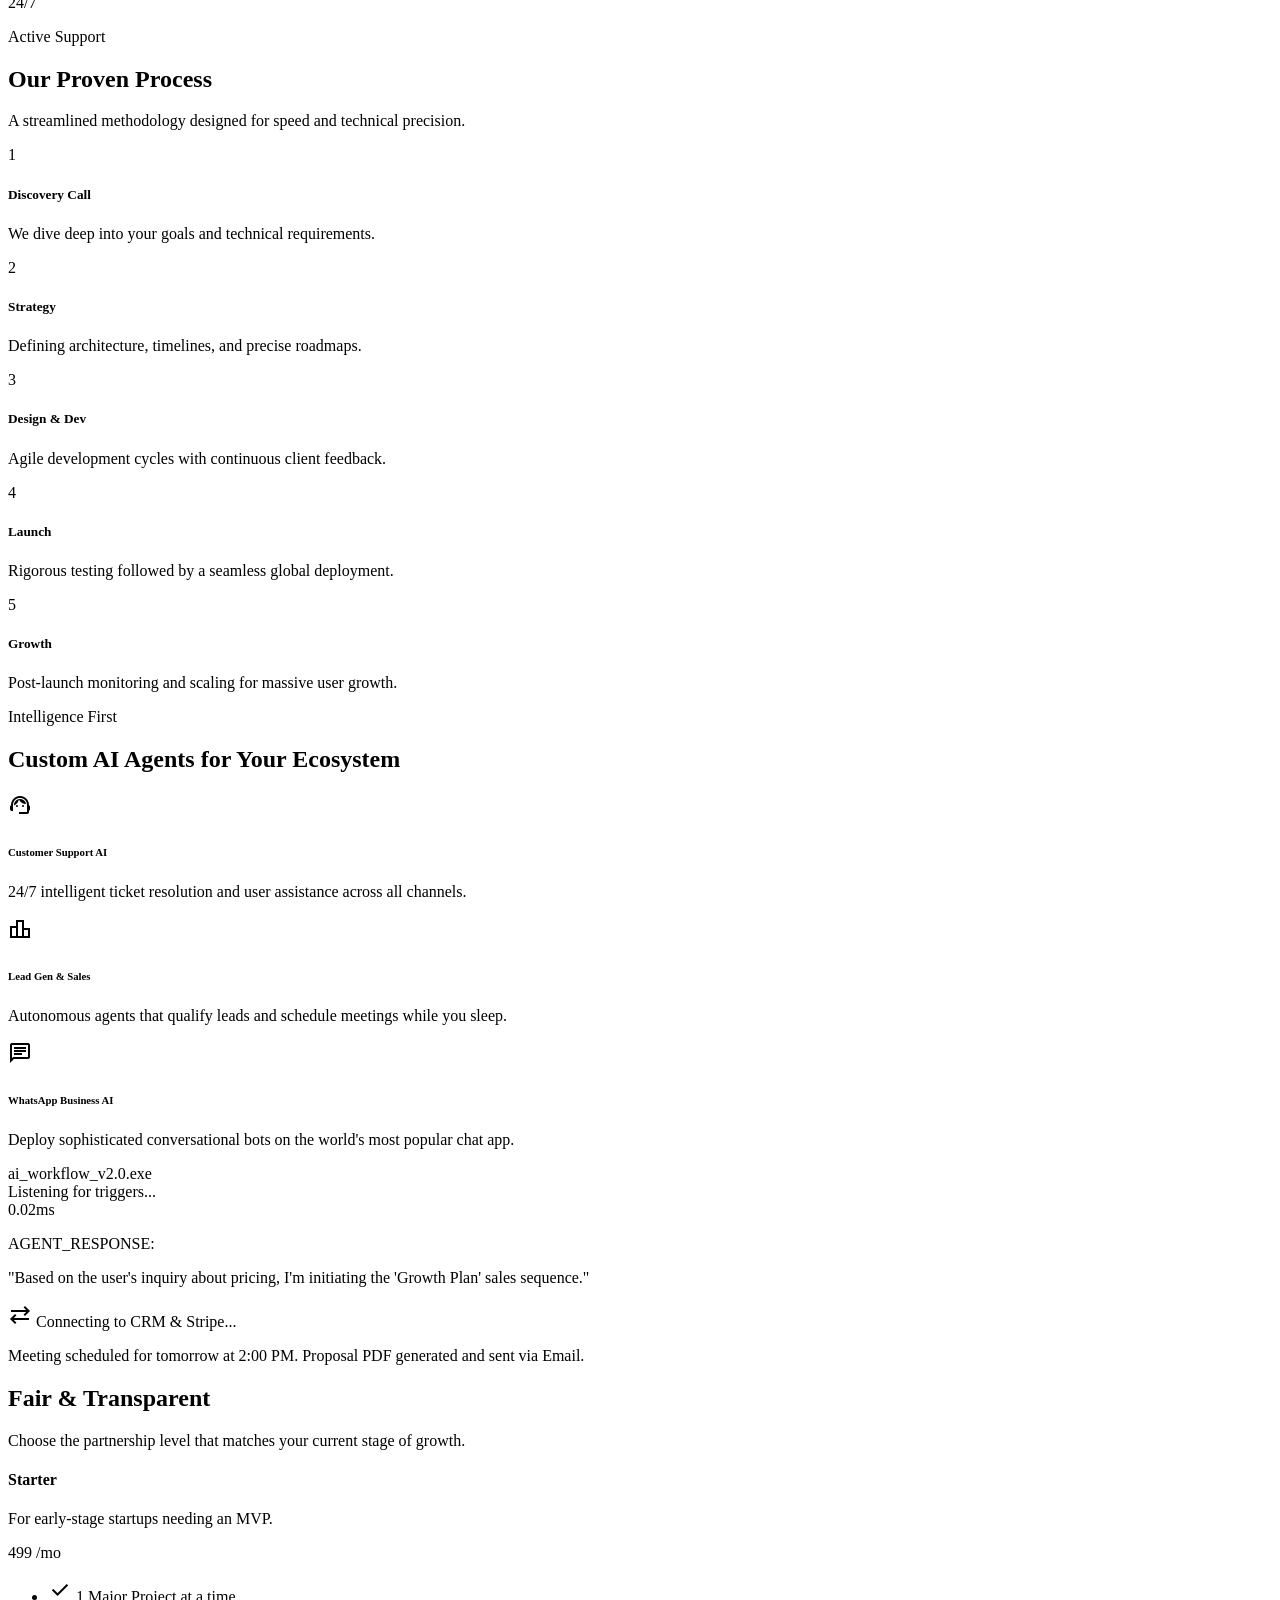
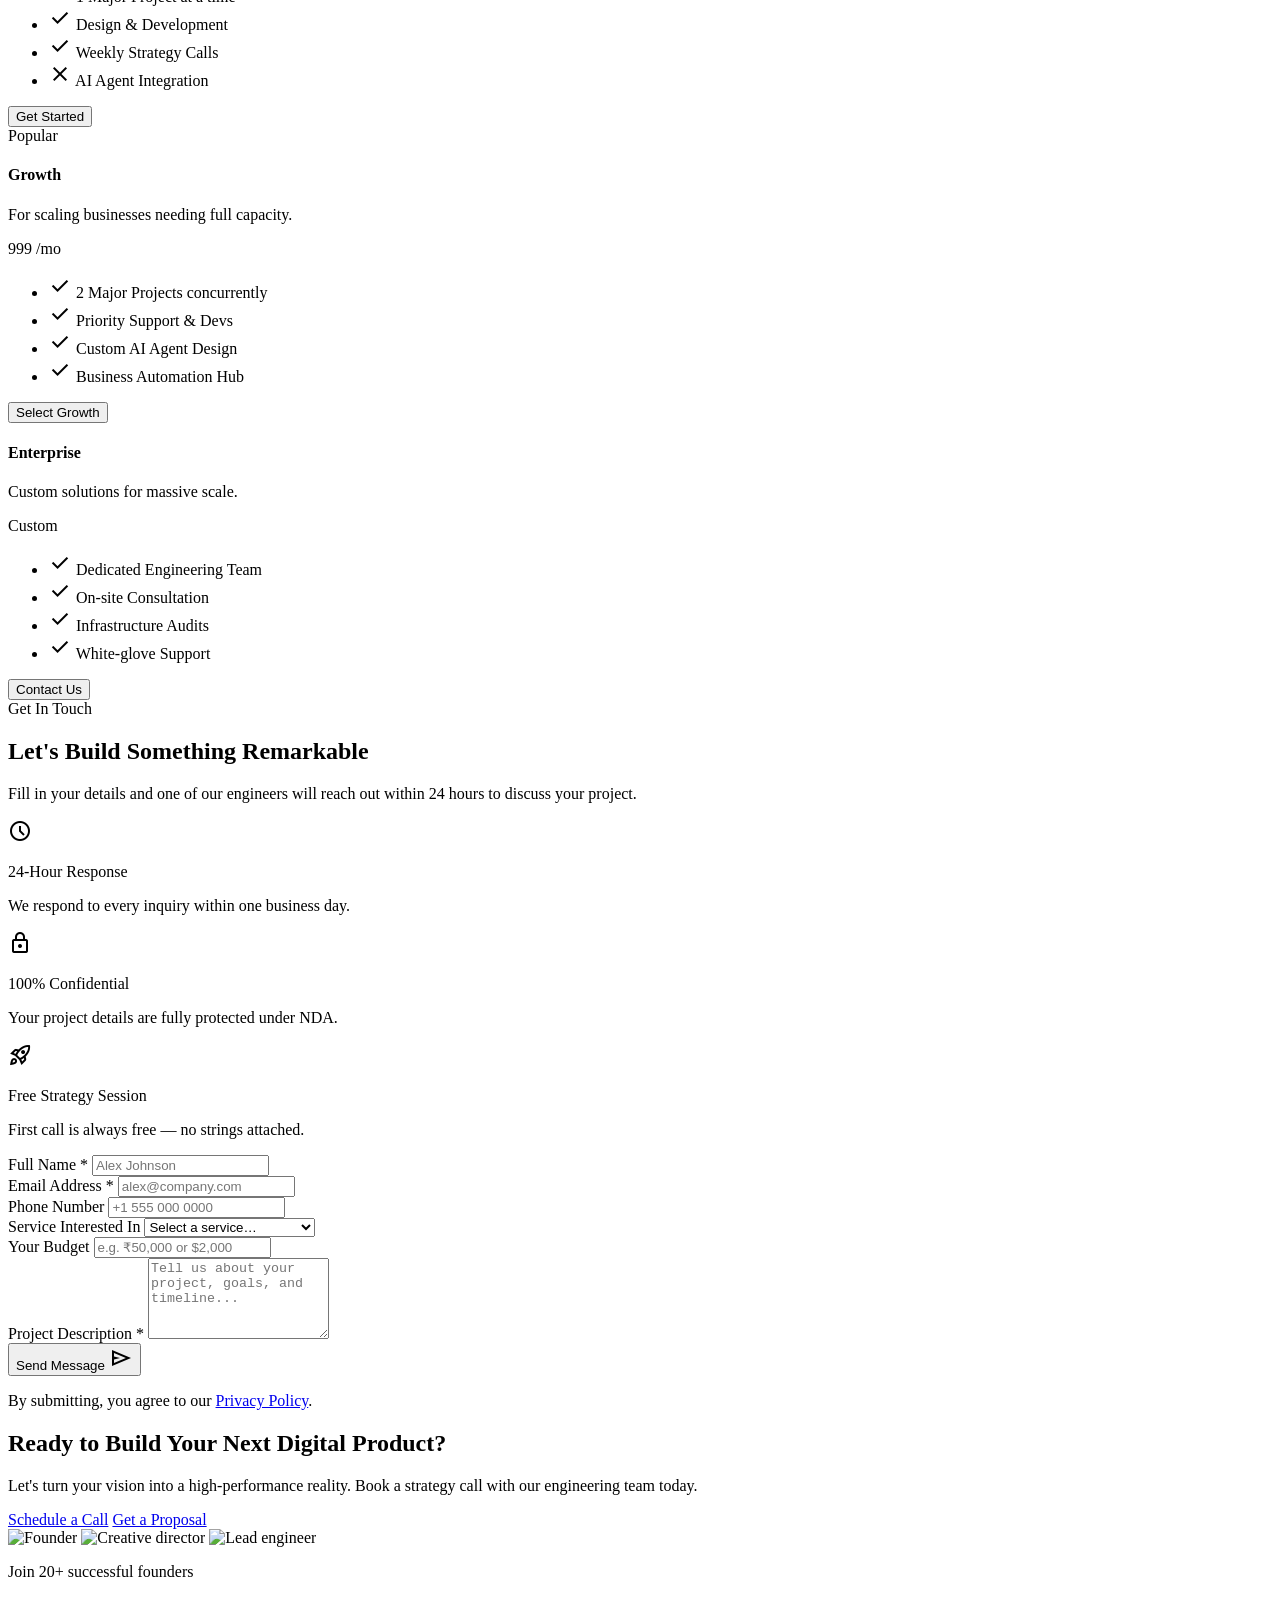
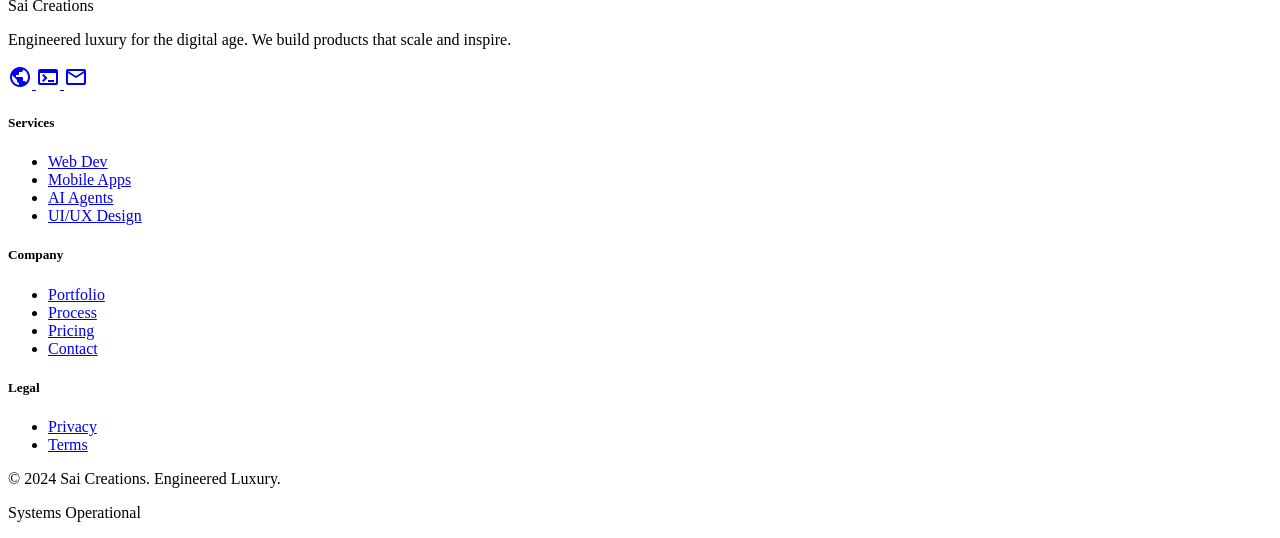
==== commit 14d7efb3: "sai creations" ====
--- a/templates/index.html
+++ b/templates/index.html
@@ -1,729 +1,858 @@
 <!DOCTYPE html>
 <html class="scroll-smooth" lang="en">
+
 <head>
-<meta charset="utf-8"/>
-<meta content="width=device-width, initial-scale=1.0" name="viewport"/>
-<title>Teja Labs | Engineered Luxury Digital Products</title>
-<meta name="description" content="We design websites, mobile apps, AI agents, and automation systems that help businesses grow faster with precision engineering."/>
-<script src="https://cdn.tailwindcss.com?plugins=forms,container-queries"></script>
-<link href="https://fonts.googleapis.com/css2?family=Inter:wght@400;500;600;700;800&family=Geist:wght@400;500&family=Material+Symbols+Outlined:wght,FILL@100..700,0..1&display=swap" rel="stylesheet"/>
-<link href="https://fonts.googleapis.com/css2?family=Geist:wght@100..900&family=Inter:wght@100..900&display=swap" rel="stylesheet"/>
-<link rel="stylesheet" href="/static/css/main.css"/>
-<script id="tailwind-config">
+  <meta charset="utf-8" />
+  <meta content="width=device-width, initial-scale=1.0" name="viewport" />
+  <title>Sai Creations | Engineered Luxury Digital Products</title>
+  <meta name="description"
+    content="We design websites, mobile apps, AI agents, and automation systems that help businesses grow faster with precision engineering." />
+  <script src="https://cdn.tailwindcss.com?plugins=forms,container-queries"></script>
+  <link
+    href="https://fonts.googleapis.com/css2?family=Inter:wght@400;500;600;700;800&family=Geist:wght@400;500&family=Material+Symbols+Outlined:wght,FILL@100..700,0..1&display=swap"
+    rel="stylesheet" />
+  <link href="https://fonts.googleapis.com/css2?family=Geist:wght@100..900&family=Inter:wght@100..900&display=swap"
+    rel="stylesheet" />
+  <link rel="stylesheet" href="/static/css/main.css" />
+  <script id="tailwind-config">
     tailwind.config = {
       darkMode: "class",
       theme: {
         extend: {
           "colors": {
-                  "secondary-fixed-dim": "#ffb690",
-                  "secondary-fixed": "#ffdbca",
-                  "surface-container-high": "#e8e8e7",
-                  "on-error": "#ffffff",
-                  "tertiary-fixed-dim": "#c0c1ff",
-                  "surface-dim": "#dadad9",
-                  "primary": "#000000",
-                  "on-tertiary-fixed": "#07006c",
-                  "surface-container-lowest": "#ffffff",
-                  "surface-container-low": "#f3f4f3",
-                  "surface-bright": "#f9f9f8",
-                  "on-secondary-fixed-variant": "#783200",
-                  "primary-fixed-dim": "#bec6e0",
-                  "inverse-on-surface": "#f1f1f0",
-                  "inverse-primary": "#bec6e0",
-                  "outline-variant": "#c6c6cd",
-                  "surface-tint": "#565e74",
-                  "error-container": "#ffdad6",
-                  "outline": "#76777d",
-                  "tertiary-container": "#07006c",
-                  "on-primary-container": "#7c839b",
-                  "primary-container": "#131b2e",
-                  "on-error-container": "#93000a",
-                  "tertiary": "#000000",
-                  "background": "#f9f9f8",
-                  "on-secondary-container": "#5c2400",
-                  "secondary": "#9d4300",
-                  "on-tertiary": "#ffffff",
-                  "on-primary": "#ffffff",
-                  "on-surface": "#1a1c1c",
-                  "on-tertiary-container": "#7073ff",
-                  "on-primary-fixed": "#131b2e",
-                  "secondary-container": "#fd761a",
-                  "on-tertiary-fixed-variant": "#2f2ebe",
-                  "surface-variant": "#e2e2e2",
-                  "surface-container": "#eeeeed",
-                  "tertiary-fixed": "#e1e0ff",
-                  "inverse-surface": "#2f3130",
-                  "surface": "#f9f9f8",
-                  "error": "#ba1a1a",
-                  "on-background": "#1a1c1c",
-                  "on-primary-fixed-variant": "#3f465c",
-                  "on-secondary": "#ffffff",
-                  "on-surface-variant": "#45464d",
-                  "on-secondary-fixed": "#341100",
-                  "surface-container-highest": "#e2e2e2",
-                  "primary-fixed": "#dae2fd"
+            "secondary-fixed-dim": "#ffb690",
+            "secondary-fixed": "#ffdbca",
+            "surface-container-high": "#e8e8e7",
+            "on-error": "#ffffff",
+            "tertiary-fixed-dim": "#c0c1ff",
+            "surface-dim": "#dadad9",
+            "primary": "#000000",
+            "on-tertiary-fixed": "#07006c",
+            "surface-container-lowest": "#ffffff",
+            "surface-container-low": "#f3f4f3",
+            "surface-bright": "#f9f9f8",
+            "on-secondary-fixed-variant": "#783200",
+            "primary-fixed-dim": "#bec6e0",
+            "inverse-on-surface": "#f1f1f0",
+            "inverse-primary": "#bec6e0",
+            "outline-variant": "#c6c6cd",
+            "surface-tint": "#565e74",
+            "error-container": "#ffdad6",
+            "outline": "#76777d",
+            "tertiary-container": "#07006c",
+            "on-primary-container": "#7c839b",
+            "primary-container": "#131b2e",
+            "on-error-container": "#93000a",
+            "tertiary": "#000000",
+            "background": "#f9f9f8",
+            "on-secondary-container": "#5c2400",
+            "secondary": "#9d4300",
+            "on-tertiary": "#ffffff",
+            "on-primary": "#ffffff",
+            "on-surface": "#1a1c1c",
+            "on-tertiary-container": "#7073ff",
+            "on-primary-fixed": "#131b2e",
+            "secondary-container": "#fd761a",
+            "on-tertiary-fixed-variant": "#2f2ebe",
+            "surface-variant": "#e2e2e2",
+            "surface-container": "#eeeeed",
+            "tertiary-fixed": "#e1e0ff",
+            "inverse-surface": "#2f3130",
+            "surface": "#f9f9f8",
+            "error": "#ba1a1a",
+            "on-background": "#1a1c1c",
+            "on-primary-fixed-variant": "#3f465c",
+            "on-secondary": "#ffffff",
+            "on-surface-variant": "#45464d",
+            "on-secondary-fixed": "#341100",
+            "surface-container-highest": "#e2e2e2",
+            "primary-fixed": "#dae2fd"
           },
           "borderRadius": {
-                  "DEFAULT": "0.25rem",
-                  "lg": "0.5rem",
-                  "xl": "0.75rem",
-                  "full": "9999px"
+            "DEFAULT": "0.25rem",
+            "lg": "0.5rem",
+            "xl": "0.75rem",
+            "full": "9999px"
           },
           "spacing": {
-                  "xl": "80px",
-                  "gutter": "24px",
-                  "lg": "48px",
-                  "2xl": "120px",
-                  "xs": "8px",
-                  "base": "4px",
-                  "container-max": "1280px",
-                  "sm": "16px",
-                  "md": "24px"
+            "xl": "80px",
+            "gutter": "24px",
+            "lg": "48px",
+            "2xl": "120px",
+            "xs": "8px",
+            "base": "4px",
+            "container-max": "1280px",
+            "sm": "16px",
+            "md": "24px"
           },
           "fontFamily": {
-                  "label-md": ["Geist"],
-                  "display-lg-mobile": ["Inter"],
-                  "headline-md": ["Inter"],
-                  "display-lg": ["Inter"],
-                  "display-2xl": ["Inter"],
-                  "body-lg": ["Inter"],
-                  "body-md": ["Inter"],
-                  "label-sm-mono": ["Geist"]
+            "label-md": ["Geist"],
+            "display-lg-mobile": ["Inter"],
+            "headline-md": ["Inter"],
+            "display-lg": ["Inter"],
+            "display-2xl": ["Inter"],
+            "body-lg": ["Inter"],
+            "body-md": ["Inter"],
+            "label-sm-mono": ["Geist"]
           },
           "fontSize": {
-                  "label-md": ["14px", {"lineHeight": "20px", "letterSpacing": "0.02em", "fontWeight": "500"}],
-                  "display-lg-mobile": ["36px", {"lineHeight": "1.2", "letterSpacing": "-0.02em", "fontWeight": "700"}],
-                  "headline-md": ["30px", {"lineHeight": "1.3", "letterSpacing": "-0.01em", "fontWeight": "600"}],
-                  "display-lg": ["48px", {"lineHeight": "1.2", "letterSpacing": "-0.02em", "fontWeight": "700"}],
-                  "display-2xl": ["72px", {"lineHeight": "1.1", "letterSpacing": "-0.04em", "fontWeight": "800"}],
-                  "body-lg": ["18px", {"lineHeight": "1.6", "letterSpacing": "0", "fontWeight": "400"}],
-                  "body-md": ["16px", {"lineHeight": "1.5", "letterSpacing": "0", "fontWeight": "400"}],
-                  "label-sm-mono": ["12px", {"lineHeight": "16px", "letterSpacing": "0.05em", "fontWeight": "500"}]
+            "label-md": ["14px", { "lineHeight": "20px", "letterSpacing": "0.02em", "fontWeight": "500" }],
+            "display-lg-mobile": ["36px", { "lineHeight": "1.2", "letterSpacing": "-0.02em", "fontWeight": "700" }],
+            "headline-md": ["30px", { "lineHeight": "1.3", "letterSpacing": "-0.01em", "fontWeight": "600" }],
+            "display-lg": ["48px", { "lineHeight": "1.2", "letterSpacing": "-0.02em", "fontWeight": "700" }],
+            "display-2xl": ["72px", { "lineHeight": "1.1", "letterSpacing": "-0.04em", "fontWeight": "800" }],
+            "body-lg": ["18px", { "lineHeight": "1.6", "letterSpacing": "0", "fontWeight": "400" }],
+            "body-md": ["16px", { "lineHeight": "1.5", "letterSpacing": "0", "fontWeight": "400" }],
+            "label-sm-mono": ["12px", { "lineHeight": "16px", "letterSpacing": "0.05em", "fontWeight": "500" }]
           }
         },
       },
     }
-</script>
+  </script>
 </head>
+
 <body class="bg-background text-on-surface font-body-md overflow-x-hidden">
 
-<!-- Toast Notification -->
-<div id="toast" class="fixed top-6 right-6 z-[100] hidden">
-  <div class="bg-white rounded-2xl shadow-2xl border border-surface-variant px-lg py-md flex items-center gap-md min-w-[320px] animate-slide-in">
-    <div id="toast-icon" class="w-10 h-10 rounded-full flex items-center justify-center shrink-0"></div>
-    <div>
-      <p id="toast-title" class="font-bold text-sm"></p>
-      <p id="toast-msg" class="text-on-surface-variant text-sm mt-1"></p>
-    </div>
-    <button onclick="hideToast()" class="ml-auto text-outline hover:text-primary transition-colors">
-      <span class="material-symbols-outlined text-lg">close</span>
-    </button>
-  </div>
-</div>
-
-<!-- Top Navigation Shell -->
-<header class="fixed top-0 left-1/2 -translate-x-1/2 w-[90%] max-w-container-max mt-6 rounded-full bg-white/70 backdrop-blur-xl border border-white/20 shadow-[0_4px_6px_-1px_rgba(0,0,0,0.05)] z-50 transition-all duration-300">
-<nav class="flex justify-between items-center px-8 py-4">
-<div class="flex items-center gap-xs">
-  <span class="font-bold text-xl tracking-tight text-primary">TEJA LABS</span>
-</div>
-<div class="hidden md:flex items-center gap-lg">
-  <a class="font-label-md text-label-md uppercase tracking-widest text-primary font-bold hover:scale-105 transition-all" href="#home">Home</a>
-  <a class="font-label-md text-label-md uppercase tracking-widest text-on-surface-variant hover:text-secondary transition-all" href="#services">Services</a>
-  <a class="font-label-md text-label-md uppercase tracking-widest text-on-surface-variant hover:text-secondary transition-all" href="#portfolio">Portfolio</a>
-  <a class="font-label-md text-label-md uppercase tracking-widest text-on-surface-variant hover:text-secondary transition-all" href="#process">Process</a>
-  <a class="font-label-md text-label-md uppercase tracking-widest text-on-surface-variant hover:text-secondary transition-all" href="#pricing">Pricing</a>
-</div>
-<div class="flex items-center gap-md">
-  <a class="bg-primary text-on-primary px-sm py-xs rounded-full font-label-md text-label-md hover:scale-105 active:scale-95 transition-all duration-200" href="#contact-form">Book a Call</a>
-  <button id="menu-btn" class="md:hidden flex items-center" onclick="toggleMobileMenu()">
-    <span class="material-symbols-outlined">menu</span>
-  </button>
-</div>
-</nav>
-<!-- Mobile Menu -->
-<div id="mobile-menu" class="hidden md:hidden px-8 pb-4 flex-col gap-md border-t border-surface-variant mt-2 pt-4">
-  <a class="font-label-md text-label-md uppercase tracking-widest py-sm" href="#home" onclick="toggleMobileMenu()">Home</a>
-  <a class="font-label-md text-label-md uppercase tracking-widest text-on-surface-variant py-sm" href="#services" onclick="toggleMobileMenu()">Services</a>
-  <a class="font-label-md text-label-md uppercase tracking-widest text-on-surface-variant py-sm" href="#portfolio" onclick="toggleMobileMenu()">Portfolio</a>
-  <a class="font-label-md text-label-md uppercase tracking-widest text-on-surface-variant py-sm" href="#process" onclick="toggleMobileMenu()">Process</a>
-  <a class="font-label-md text-label-md uppercase tracking-widest text-on-surface-variant py-sm" href="#pricing" onclick="toggleMobileMenu()">Pricing</a>
-  <a class="bg-primary text-on-primary px-sm py-xs rounded-full font-label-md text-label-md text-center" href="#contact-form" onclick="toggleMobileMenu()">Book a Call</a>
-</div>
-</header>
-
-<main>
-<!-- Hero Section -->
-<section class="relative pt-32 pb-2xl px-md overflow-hidden min-h-screen flex items-center" id="home">
-<div class="max-w-container-max mx-auto grid grid-cols-1 lg:grid-cols-2 gap-xl items-center">
-<div class="z-10 text-center lg:text-left">
-  <div class="inline-flex items-center gap-xs bg-primary-fixed px-base py-base pr-sm rounded-full mb-md animate-fade-in">
-    <span class="bg-primary text-on-primary text-[10px] font-bold px-xs py-1 rounded-full uppercase tracking-tighter">New</span>
-    <p class="font-label-sm-mono text-label-sm-mono text-on-primary-fixed-variant">AI-Driven Automation for 2024</p>
-  </div>
-  <h1 class="font-display-2xl text-display-lg-mobile md:text-display-2xl text-primary leading-tight mb-md">
-    Build Digital Products That <span class="text-secondary italic">Scale.</span>
-  </h1>
-  <p class="font-body-lg text-body-lg text-on-surface-variant mb-lg max-w-xl mx-auto lg:mx-0">
-    We design websites, mobile apps, AI agents, and automation systems that help businesses grow faster with precision engineering.
-  </p>
-  <div class="flex flex-col sm:flex-row items-center gap-md justify-center lg:justify-start">
-    <a class="bg-primary text-on-primary px-lg py-sm rounded-xl font-headline-md text-body-lg hover:scale-105 active:scale-95 transition-all shadow-lg w-full sm:w-auto text-center" href="#contact-form">
-      Book Free Consultation
-    </a>
-    <a class="border border-outline px-lg py-sm rounded-xl font-headline-md text-body-lg hover:bg-surface-container-low transition-all w-full sm:w-auto text-center" href="#portfolio">
-      View Portfolio
-    </a>
-  </div>
-  <div class="mt-xl pt-lg border-t border-surface-variant">
-    <p class="font-label-sm-mono text-label-sm-mono text-outline uppercase tracking-widest mb-md">Trusted by innovators</p>
-    <div class="flex flex-wrap items-center justify-center lg:justify-start gap-lg opacity-50 grayscale hover:grayscale-0 transition-all duration-500">
-      <div class="font-display-lg font-bold">VERCEL</div>
-      <div class="font-display-lg font-bold">STRIPE</div>
-      <div class="font-display-lg font-bold">LINEAR</div>
-      <div class="font-display-lg font-bold">FRAMER</div>
+  <!-- Toast Notification -->
+  <div id="toast" class="fixed top-6 right-6 z-[100] hidden">
+    <div
+      class="bg-white rounded-2xl shadow-2xl border border-surface-variant px-lg py-md flex items-center gap-md min-w-[320px] animate-slide-in">
+      <div id="toast-icon" class="w-10 h-10 rounded-full flex items-center justify-center shrink-0"></div>
+      <div>
+        <p id="toast-title" class="font-bold text-sm"></p>
+        <p id="toast-msg" class="text-on-surface-variant text-sm mt-1"></p>
+      </div>
+      <button onclick="hideToast()" class="ml-auto text-outline hover:text-primary transition-colors">
+        <span class="material-symbols-outlined text-lg">close</span>
+      </button>
     </div>
   </div>
-</div>
-<div class="relative hidden lg:block">
-  <div class="absolute -top-20 -right-20 w-80 h-80 bg-secondary/10 rounded-full blur-3xl"></div>
-  <div class="absolute -bottom-20 -left-20 w-80 h-80 bg-tertiary-container/10 rounded-full blur-3xl"></div>
-  <div class="relative z-10 grid grid-cols-2 gap-md animate-float">
-    <div class="space-y-md">
-      <div class="glass-card p-base rounded-2xl border border-white/20 shadow-xl transform -rotate-3 hover:rotate-0 transition-all duration-500 overflow-hidden">
-        <img class="w-full h-48 object-cover rounded-xl" alt="Mobile finance dashboard UI" src="https://lh3.googleusercontent.com/aida-public/[base64]"/>
-      </div>
-      <div class="glass-card p-base rounded-2xl border border-white/20 shadow-xl transform rotate-2 hover:rotate-0 transition-all duration-500 overflow-hidden">
-        <img class="w-full h-64 object-cover rounded-xl" alt="Luxury furniture website design" src="https://lh3.googleusercontent.com/aida-public/[base64]"/>
-      </div>
+
+  <!-- Top Navigation Shell -->
+  <header
+    class="fixed top-0 left-1/2 -translate-x-1/2 w-[90%] max-w-container-max mt-6 rounded-full bg-white/70 backdrop-blur-xl border border-white/20 shadow-[0_4px_6px_-1px_rgba(0,0,0,0.05)] z-50 transition-all duration-300">
+    <nav class="flex justify-between items-center px-8 py-4">
+      <div class="flex items-center gap-xs">
+        <span class="font-bold text-xl tracking-tight text-primary">Sai Creations</span>
+      </div>
+      <div class="hidden md:flex items-center gap-lg">
+        <a class="font-label-md text-label-md uppercase tracking-widest text-primary font-bold hover:scale-105 transition-all"
+          href="#home">Home</a>
+        <a class="font-label-md text-label-md uppercase tracking-widest text-on-surface-variant hover:text-secondary transition-all"
+          href="#services">Services</a>
+        <a class="font-label-md text-label-md uppercase tracking-widest text-on-surface-variant hover:text-secondary transition-all"
+          href="#portfolio">Portfolio</a>
+        <a class="font-label-md text-label-md uppercase tracking-widest text-on-surface-variant hover:text-secondary transition-all"
+          href="#process">Process</a>
+        <a class="font-label-md text-label-md uppercase tracking-widest text-on-surface-variant hover:text-secondary transition-all"
+          href="#pricing">Pricing</a>
+      </div>
+      <div class="flex items-center gap-md">
+        <a class="bg-primary text-on-primary px-sm py-xs rounded-full font-label-md text-label-md hover:scale-105 active:scale-95 transition-all duration-200"
+          href="#contact-form">Book a Call</a>
+        <button id="menu-btn" class="md:hidden flex items-center" onclick="toggleMobileMenu()">
+          <span class="material-symbols-outlined">menu</span>
+        </button>
+      </div>
+    </nav>
+    <!-- Mobile Menu -->
+    <div id="mobile-menu" class="hidden md:hidden px-8 pb-4 flex-col gap-md border-t border-surface-variant mt-2 pt-4">
+      <a class="font-label-md text-label-md uppercase tracking-widest py-sm" href="#home"
+        onclick="toggleMobileMenu()">Home</a>
+      <a class="font-label-md text-label-md uppercase tracking-widest text-on-surface-variant py-sm" href="#services"
+        onclick="toggleMobileMenu()">Services</a>
+      <a class="font-label-md text-label-md uppercase tracking-widest text-on-surface-variant py-sm" href="#portfolio"
+        onclick="toggleMobileMenu()">Portfolio</a>
+      <a class="font-label-md text-label-md uppercase tracking-widest text-on-surface-variant py-sm" href="#process"
+        onclick="toggleMobileMenu()">Process</a>
+      <a class="font-label-md text-label-md uppercase tracking-widest text-on-surface-variant py-sm" href="#pricing"
+        onclick="toggleMobileMenu()">Pricing</a>
+      <a class="bg-primary text-on-primary px-sm py-xs rounded-full font-label-md text-label-md text-center"
+        href="#contact-form" onclick="toggleMobileMenu()">Book a Call</a>
     </div>
-    <div class="space-y-md pt-lg">
-      <div class="glass-card p-base rounded-2xl border border-white/20 shadow-xl transform rotate-6 hover:rotate-0 transition-all duration-500 overflow-hidden">
-        <img class="w-full h-72 object-cover rounded-xl" alt="AI workflow visualization" src="https://lh3.googleusercontent.com/aida-public/[base64]"/>
-      </div>
-      <div class="glass-card p-base rounded-2xl border border-white/20 shadow-xl transform -rotate-2 hover:rotate-0 transition-all duration-500 overflow-hidden">
-        <img class="w-full h-40 object-cover rounded-xl" alt="Real estate property management dashboard" src="https://lh3.googleusercontent.com/aida-public/[base64]"/>
+  </header>
+
+  <main>
+    <!-- Hero Section -->
+    <section class="relative pt-32 pb-2xl px-md overflow-hidden min-h-screen flex items-center" id="home">
+
+      <!-- Full-section warrior background image -->
+      <img
+        src="/static/images/hero-warrior.png"
+        alt="Sai Creations — Digital Warrior"
+        class="absolute inset-0 w-full h-full object-cover object-right"
+        style="z-index: 0; opacity: 0.92;"
+      />
+
+      <!-- Left-to-right gradient overlay so text stays readable -->
+      <div class="absolute inset-0" style="z-index: 1; background: linear-gradient(to right, rgba(249,249,248,1) 0%, rgba(249,249,248,0.97) 35%, rgba(249,249,248,0.7) 58%, rgba(249,249,248,0.05) 100%);"></div>
+
+      <!-- Content -->
+      <div class="relative max-w-container-max mx-auto w-full" style="z-index: 2;">
+        <div class="max-w-xl text-center lg:text-left">
+          <div class="inline-flex items-center gap-xs bg-primary-fixed px-base py-base pr-sm rounded-full mb-md animate-fade-in">
+            <span class="bg-primary text-on-primary text-[10px] font-bold px-xs py-1 rounded-full uppercase tracking-tighter">New</span>
+            <p class="font-label-sm-mono text-label-sm-mono text-on-primary-fixed-variant">AI-Driven Automation for 2026</p>
+          </div>
+          <h1 class="font-display-2xl text-display-lg-mobile md:text-display-2xl text-primary leading-tight mb-md">
+            Build Digital Products That <span class="text-secondary italic">Scale.</span>
+          </h1>
+          <p class="font-body-lg text-body-lg text-on-surface-variant mb-lg">
+            We design websites, mobile apps, AI agents, and automation systems that help businesses grow faster with precision engineering.
+          </p>
+          <div class="flex flex-col sm:flex-row items-center gap-md justify-center lg:justify-start">
+            <a class="bg-primary text-on-primary px-lg py-sm rounded-xl font-headline-md text-body-lg hover:scale-105 active:scale-95 transition-all shadow-lg w-full sm:w-auto text-center" href="#contact-form">
+              Book Free Consultation
+            </a>
+            <a class="border border-outline px-lg py-sm rounded-xl font-headline-md text-body-lg hover:bg-surface-container-low transition-all w-full sm:w-auto text-center" href="#portfolio">
+              View Portfolio
+            </a>
+          </div>
+          <div class="mt-xl pt-lg border-t border-surface-variant">
+            <p class="font-label-sm-mono text-label-sm-mono text-outline uppercase tracking-widest mb-md">Trusted by innovators</p>
+            <div class="flex flex-wrap items-center justify-center lg:justify-start gap-lg opacity-50 grayscale hover:grayscale-0 transition-all duration-500">
+              <div class="font-display-lg font-bold">VERCEL</div>
+              <div class="font-display-lg font-bold">STRIPE</div>
+              <div class="font-display-lg font-bold">LINEAR</div>
+              <div class="font-display-lg font-bold">FRAMER</div>
+            </div>
+          </div>
+        </div>
+      </div>
+
+    </section>
+
+    <!-- Services Section -->
+    <section class="py-2xl bg-surface-bright" id="services">
+      <div class="max-w-container-max mx-auto px-md">
+        <div class="text-center mb-2xl">
+          <h2 class="font-display-lg text-display-lg-mobile md:text-display-lg text-primary mb-md">Engineered Solutions
+          </h2>
+          <p class="text-on-surface-variant max-w-2xl mx-auto">We combine technical excellence with artistic flair to
+            build products that dominate markets.</p>
+        </div>
+        <div class="grid grid-cols-1 md:grid-cols-2 lg:grid-cols-3 gap-lg">
+          <!-- Card 1 -->
+          <div class="gradient-border bg-white p-lg rounded-2xl hover:-translate-y-2 transition-all duration-300">
+            <div class="w-12 h-12 bg-primary-fixed rounded-xl flex items-center justify-center text-primary mb-md">
+              <span class="material-symbols-outlined">language</span>
+            </div>
+            <h3 class="font-headline-md text-headline-md mb-sm">Website Development</h3>
+            <p class="text-on-surface-variant mb-md">High-performance, SEO-optimized web experiences built with Next.js
+              and Framer Motion.</p>
+            <ul class="space-y-xs">
+              <li class="flex items-center gap-xs text-label-md font-label-md text-on-surface"><span
+                  class="material-symbols-outlined text-secondary scale-75">check_circle</span> Responsive Design</li>
+              <li class="flex items-center gap-xs text-label-md font-label-md text-on-surface"><span
+                  class="material-symbols-outlined text-secondary scale-75">check_circle</span> Headless CMS</li>
+            </ul>
+          </div>
+          <!-- Card 2 -->
+          <div class="gradient-border bg-white p-lg rounded-2xl hover:-translate-y-2 transition-all duration-300">
+            <div class="w-12 h-12 bg-secondary-fixed rounded-xl flex items-center justify-center text-secondary mb-md">
+              <span class="material-symbols-outlined">smartphone</span>
+            </div>
+            <h3 class="font-headline-md text-headline-md mb-sm">Mobile App Development</h3>
+            <p class="text-on-surface-variant mb-md">Native and cross-platform apps that provide seamless experiences
+              across iOS and Android.</p>
+            <ul class="space-y-xs">
+              <li class="flex items-center gap-xs text-label-md font-label-md text-on-surface"><span
+                  class="material-symbols-outlined text-secondary scale-75">check_circle</span> React Native</li>
+              <li class="flex items-center gap-xs text-label-md font-label-md text-on-surface"><span
+                  class="material-symbols-outlined text-secondary scale-75">check_circle</span> Smooth Animations</li>
+            </ul>
+          </div>
+          <!-- Card 3 -->
+          <div class="gradient-border bg-white p-lg rounded-2xl hover:-translate-y-2 transition-all duration-300">
+            <div
+              class="w-12 h-12 bg-tertiary-fixed rounded-xl flex items-center justify-center text-tertiary-container mb-md">
+              <span class="material-symbols-outlined">psychology</span>
+            </div>
+            <h3 class="font-headline-md text-headline-md mb-sm">AI Agents</h3>
+            <p class="text-on-surface-variant mb-md">Custom LLM integrations and autonomous agents that handle complex
+              business logic.</p>
+            <ul class="space-y-xs">
+              <li class="flex items-center gap-xs text-label-md font-label-md text-on-surface"><span
+                  class="material-symbols-outlined text-secondary scale-75">check_circle</span> RAG Systems</li>
+              <li class="flex items-center gap-xs text-label-md font-label-md text-on-surface"><span
+                  class="material-symbols-outlined text-secondary scale-75">check_circle</span> Multi-agent flows</li>
+            </ul>
+          </div>
+          <!-- Card 4 -->
+          <div class="gradient-border bg-white p-lg rounded-2xl hover:-translate-y-2 transition-all duration-300">
+            <div
+              class="w-12 h-12 bg-surface-container-high rounded-xl flex items-center justify-center text-primary mb-md">
+              <span class="material-symbols-outlined">settings_suggest</span>
+            </div>
+            <h3 class="font-headline-md text-headline-md mb-sm">Business Automation</h3>
+            <p class="text-on-surface-variant mb-md">Connect your favorite tools and eliminate manual tasks with
+              advanced API integrations.</p>
+            <ul class="space-y-xs">
+              <li class="flex items-center gap-xs text-label-md font-label-md text-on-surface"><span
+                  class="material-symbols-outlined text-secondary scale-75">check_circle</span> Custom APIs</li>
+              <li class="flex items-center gap-xs text-label-md font-label-md text-on-surface"><span
+                  class="material-symbols-outlined text-secondary scale-75">check_circle</span> Zapier/Make Expert</li>
+            </ul>
+          </div>
+          <!-- Card 5 -->
+          <div class="gradient-border bg-white p-lg rounded-2xl hover:-translate-y-2 transition-all duration-300">
+            <div
+              class="w-12 h-12 bg-primary-fixed-dim rounded-xl flex items-center justify-center text-on-primary-fixed mb-md">
+              <span class="material-symbols-outlined">cloud_done</span>
+            </div>
+            <h3 class="font-headline-md text-headline-md mb-sm">SaaS Products</h3>
+            <p class="text-on-surface-variant mb-md">Full-cycle SaaS development from MVP to global scale with robust
+              architecture.</p>
+            <ul class="space-y-xs">
+              <li class="flex items-center gap-xs text-label-md font-label-md text-on-surface"><span
+                  class="material-symbols-outlined text-secondary scale-75">check_circle</span> Scalable Backend</li>
+              <li class="flex items-center gap-xs text-label-md font-label-md text-on-surface"><span
+                  class="material-symbols-outlined text-secondary scale-75">check_circle</span> Secure Payments</li>
+            </ul>
+          </div>
+          <!-- Card 6 -->
+          <div class="gradient-border bg-white p-lg rounded-2xl hover:-translate-y-2 transition-all duration-300">
+            <div
+              class="w-12 h-12 bg-on-secondary-fixed-variant/20 rounded-xl flex items-center justify-center text-secondary mb-md">
+              <span class="material-symbols-outlined">draw</span>
+            </div>
+            <h3 class="font-headline-md text-headline-md mb-sm">UI/UX Design</h3>
+            <p class="text-on-surface-variant mb-md">Editorial-grade design that converts visitors into lifelong loyal
+              customers.</p>
+            <ul class="space-y-xs">
+              <li class="flex items-center gap-xs text-label-md font-label-md text-on-surface"><span
+                  class="material-symbols-outlined text-secondary scale-75">check_circle</span> Design Systems</li>
+              <li class="flex items-center gap-xs text-label-md font-label-md text-on-surface"><span
+                  class="material-symbols-outlined text-secondary scale-75">check_circle</span> Prototyping</li>
+            </ul>
+          </div>
+        </div>
+      </div>
+    </section>
+
+    <!-- Portfolio Section -->
+    <section class="py-2xl" id="portfolio">
+      <div class="max-w-container-max mx-auto px-md">
+        <div class="flex flex-col md:flex-row justify-between items-end mb-2xl gap-md">
+          <div class="max-w-xl">
+            <h2 class="font-display-lg text-display-lg-mobile md:text-display-lg text-primary mb-md">Selected Work</h2>
+            <p class="text-on-surface-variant">Explore how we helped our clients redefine their digital presence with
+              cutting-edge technology.</p>
+          </div>
+        </div>
+        <div class="grid grid-cols-1 md:grid-cols-2 lg:grid-cols-3 gap-lg">
+          <!-- Project 1 -->
+          <div class="group cursor-pointer">
+            <div class="relative overflow-hidden rounded-2xl mb-md h-80">
+              <img class="w-full h-full object-cover transition-transform duration-700 group-hover:scale-110"
+                alt="Luxe Commerce Platform"
+                src="https://lh3.googleusercontent.com/aida-public/[base64]" />
+              <div
+                class="absolute inset-0 bg-gradient-to-t from-primary/80 to-transparent opacity-0 group-hover:opacity-100 transition-opacity duration-300 flex items-end p-lg">
+                <span class="text-on-primary font-label-md uppercase tracking-widest">+ View Case Study</span>
+              </div>
+            </div>
+            <p class="text-secondary font-label-sm-mono uppercase tracking-widest mb-xs">Next.js • Shopify • Tailwind
+            </p>
+            <h4 class="font-headline-md text-headline-md mb-xs">Luxe Commerce Platform</h4>
+            <p class="text-on-surface-variant">Increased conversion by 145% through optimized checkout flows.</p>
+          </div>
+          <!-- Project 2 -->
+          <div class="group cursor-pointer">
+            <div class="relative overflow-hidden rounded-2xl mb-md h-80">
+              <img class="w-full h-full object-cover transition-transform duration-700 group-hover:scale-110"
+                alt="AI Support Ecosystem"
+                src="https://lh3.googleusercontent.com/aida-public/[base64]" />
+              <div
+                class="absolute inset-0 bg-gradient-to-t from-primary/80 to-transparent opacity-0 group-hover:opacity-100 transition-opacity duration-300 flex items-end p-lg">
+                <span class="text-on-primary font-label-md uppercase tracking-widest">+ View Case Study</span>
+              </div>
+            </div>
+            <p class="text-secondary font-label-sm-mono uppercase tracking-widest mb-xs">OpenAI • Python • Node.js</p>
+            <h4 class="font-headline-md text-headline-md mb-xs">AI Support Ecosystem</h4>
+            <p class="text-on-surface-variant">Automated 80% of routine inquiries with 98% accuracy.</p>
+          </div>
+          <!-- Project 3 -->
+          <div class="group cursor-pointer">
+            <div class="relative overflow-hidden rounded-2xl mb-md h-80">
+              <img class="w-full h-full object-cover transition-transform duration-700 group-hover:scale-110"
+                alt="Estate Navigator Pro"
+                src="https://lh3.googleusercontent.com/aida-public/[base64]" />
+              <div
+                class="absolute inset-0 bg-gradient-to-t from-primary/80 to-transparent opacity-0 group-hover:opacity-100 transition-opacity duration-300 flex items-end p-lg">
+                <span class="text-on-primary font-label-md uppercase tracking-widest">+ View Case Study</span>
+              </div>
+            </div>
+            <p class="text-secondary font-label-sm-mono uppercase tracking-widest mb-xs">React Native • Google Maps •
+              Firebase</p>
+            <h4 class="font-headline-md text-headline-md mb-xs">Estate Navigator Pro</h4>
+            <p class="text-on-surface-variant">Generated $12M in leads within the first three months of launch.</p>
+          </div>
+        </div>
+      </div>
+    </section>
+
+    <!-- Metrics Section -->
+    <section class="py-2xl bg-primary text-on-primary">
+      <div class="max-w-container-max mx-auto px-md">
+        <div class="grid grid-cols-2 lg:grid-cols-4 gap-xl">
+          <div class="text-center">
+            <span class="font-display-lg text-display-lg-mobile md:text-display-lg block mb-xs counter"
+              data-target="50">0</span>
+            <p class="font-label-sm-mono uppercase tracking-widest text-on-primary-fixed-variant">Projects Delivered</p>
+          </div>
+          <div class="text-center border-l border-white/10">
+            <span class="font-display-lg text-display-lg-mobile md:text-display-lg block mb-xs counter"
+              data-target="20">0</span>
+            <p class="font-label-sm-mono uppercase tracking-widest text-on-primary-fixed-variant">Happy Clients</p>
+          </div>
+          <div class="text-center border-l border-white/10">
+            <span class="font-display-lg text-display-lg-mobile md:text-display-lg block mb-xs">95%</span>
+            <p class="font-label-sm-mono uppercase tracking-widest text-on-primary-fixed-variant">Satisfaction Rate</p>
+          </div>
+          <div class="text-center border-l border-white/10">
+            <span class="font-display-lg text-display-lg-mobile md:text-display-lg block mb-xs">24/7</span>
+            <p class="font-label-sm-mono uppercase tracking-widest text-on-primary-fixed-variant">Active Support</p>
+          </div>
+        </div>
+      </div>
+    </section>
+
+    <!-- Process Section -->
+    <section class="py-2xl overflow-hidden" id="process">
+      <div class="max-w-container-max mx-auto px-md">
+        <div class="text-center mb-2xl">
+          <h2 class="font-display-lg text-display-lg-mobile md:text-display-lg text-primary mb-md">Our Proven Process
+          </h2>
+          <p class="text-on-surface-variant">A streamlined methodology designed for speed and technical precision.</p>
+        </div>
+        <div class="relative">
+          <div
+            class="hidden lg:block absolute top-1/2 left-0 w-full h-[1px] bg-surface-variant border-t-2 border-dashed border-outline-variant -translate-y-1/2">
+          </div>
+          <div class="grid grid-cols-1 md:grid-cols-3 lg:grid-cols-5 gap-lg">
+            <div class="relative z-10 text-center lg:text-left">
+              <div
+                class="w-12 h-12 bg-primary text-on-primary rounded-full flex items-center justify-center mx-auto lg:mx-0 mb-md font-bold shadow-xl">
+                1</div>
+              <h5 class="font-headline-md text-body-lg font-bold mb-xs">Discovery Call</h5>
+              <p class="text-on-surface-variant text-label-md">We dive deep into your goals and technical requirements.
+              </p>
+            </div>
+            <div class="relative z-10 text-center lg:text-left">
+              <div
+                class="w-12 h-12 bg-white border-2 border-primary text-primary rounded-full flex items-center justify-center mx-auto lg:mx-0 mb-md font-bold shadow-xl">
+                2</div>
+              <h5 class="font-headline-md text-body-lg font-bold mb-xs">Strategy</h5>
+              <p class="text-on-surface-variant text-label-md">Defining architecture, timelines, and precise roadmaps.
+              </p>
+            </div>
+            <div class="relative z-10 text-center lg:text-left">
+              <div
+                class="w-12 h-12 bg-white border-2 border-primary text-primary rounded-full flex items-center justify-center mx-auto lg:mx-0 mb-md font-bold shadow-xl">
+                3</div>
+              <h5 class="font-headline-md text-body-lg font-bold mb-xs">Design &amp; Dev</h5>
+              <p class="text-on-surface-variant text-label-md">Agile development cycles with continuous client feedback.
+              </p>
+            </div>
+            <div class="relative z-10 text-center lg:text-left">
+              <div
+                class="w-12 h-12 bg-white border-2 border-primary text-primary rounded-full flex items-center justify-center mx-auto lg:mx-0 mb-md font-bold shadow-xl">
+                4</div>
+              <h5 class="font-headline-md text-body-lg font-bold mb-xs">Launch</h5>
+              <p class="text-on-surface-variant text-label-md">Rigorous testing followed by a seamless global
+                deployment.</p>
+            </div>
+            <div class="relative z-10 text-center lg:text-left">
+              <div
+                class="w-12 h-12 bg-secondary text-on-secondary rounded-full flex items-center justify-center mx-auto lg:mx-0 mb-md font-bold shadow-xl">
+                5</div>
+              <h5 class="font-headline-md text-body-lg font-bold mb-xs">Growth</h5>
+              <p class="text-on-surface-variant text-label-md">Post-launch monitoring and scaling for massive user
+                growth.</p>
+            </div>
+          </div>
+        </div>
+      </div>
+    </section>
+
+    <!-- AI Agents Showcase -->
+    <section class="py-2xl bg-surface-container-low relative overflow-hidden">
+      <div class="max-w-container-max mx-auto px-md relative z-10">
+        <div class="grid grid-cols-1 lg:grid-cols-2 gap-2xl items-center">
+          <div>
+            <span class="text-secondary font-label-sm-mono uppercase tracking-widest mb-md block">Intelligence
+              First</span>
+            <h2 class="font-display-lg text-display-lg-mobile md:text-display-lg text-primary mb-lg">Custom AI Agents
+              for Your Ecosystem</h2>
+            <div class="space-y-lg">
+              <div class="flex gap-md">
+                <div
+                  class="w-10 h-10 shrink-0 bg-primary rounded-full flex items-center justify-center text-on-primary">
+                  <span class="material-symbols-outlined text-[20px]">support_agent</span>
+                </div>
+                <div>
+                  <h6 class="font-bold text-lg">Customer Support AI</h6>
+                  <p class="text-on-surface-variant text-sm">24/7 intelligent ticket resolution and user assistance
+                    across all channels.</p>
+                </div>
+              </div>
+              <div class="flex gap-md">
+                <div
+                  class="w-10 h-10 shrink-0 bg-primary rounded-full flex items-center justify-center text-on-primary">
+                  <span class="material-symbols-outlined text-[20px]">leaderboard</span>
+                </div>
+                <div>
+                  <h6 class="font-bold text-lg">Lead Gen &amp; Sales</h6>
+                  <p class="text-on-surface-variant text-sm">Autonomous agents that qualify leads and schedule meetings
+                    while you sleep.</p>
+                </div>
+              </div>
+              <div class="flex gap-md">
+                <div
+                  class="w-10 h-10 shrink-0 bg-primary rounded-full flex items-center justify-center text-on-primary">
+                  <span class="material-symbols-outlined text-[20px]">chat</span>
+                </div>
+                <div>
+                  <h6 class="font-bold text-lg">WhatsApp Business AI</h6>
+                  <p class="text-on-surface-variant text-sm">Deploy sophisticated conversational bots on the world's
+                    most popular chat app.</p>
+                </div>
+              </div>
+            </div>
+          </div>
+          <div class="glass-card p-lg rounded-3xl border border-white/40 shadow-2xl">
+            <div class="flex items-center gap-sm mb-lg border-b border-surface-variant pb-md">
+              <div class="w-3 h-3 rounded-full bg-error"></div>
+              <div class="w-3 h-3 rounded-full bg-secondary-container"></div>
+              <div class="w-3 h-3 rounded-full bg-secondary-fixed-dim"></div>
+              <span class="text-xs font-label-sm-mono ml-auto">ai_workflow_v2.0.exe</span>
+            </div>
+            <div class="space-y-md">
+              <div class="bg-primary/5 p-md rounded-xl border border-primary/10 flex items-center justify-between">
+                <div class="flex items-center gap-sm">
+                  <div class="w-2 h-2 rounded-full bg-secondary animate-pulse"></div>
+                  <span class="text-sm font-label-md">Listening for triggers...</span>
+                </div>
+                <span class="text-xs font-mono opacity-50">0.02ms</span>
+              </div>
+              <div class="p-md rounded-xl bg-white border border-surface-variant shadow-sm ml-md">
+                <p class="text-xs font-mono mb-sm text-secondary">AGENT_RESPONSE:</p>
+                <p class="text-sm">"Based on the user's inquiry about pricing, I'm initiating the 'Growth Plan' sales
+                  sequence."</p>
+              </div>
+              <div class="bg-primary/5 p-md rounded-xl border border-primary/10 flex items-center gap-sm">
+                <span class="material-symbols-outlined text-secondary">sync_alt</span>
+                <span class="text-sm font-label-md">Connecting to CRM &amp; Stripe...</span>
+              </div>
+              <div class="p-md rounded-xl bg-primary text-on-primary shadow-lg ml-md">
+                <p class="text-sm">Meeting scheduled for tomorrow at 2:00 PM. Proposal PDF generated and sent via Email.
+                </p>
+              </div>
+            </div>
+          </div>
+        </div>
+      </div>
+    </section>
+
+    <!-- Pricing Section -->
+    <section class="py-2xl" id="pricing">
+      <div class="max-w-container-max mx-auto px-md">
+        <div class="text-center mb-2xl">
+          <h2 class="font-display-lg text-display-lg-mobile md:text-display-lg text-primary mb-md">Fair &amp;
+            Transparent</h2>
+          <p class="text-on-surface-variant">Choose the partnership level that matches your current stage of growth.</p>
+        </div>
+        <div class="grid grid-cols-1 md:grid-cols-3 gap-lg max-w-5xl mx-auto">
+          <!-- Starter -->
+          <div
+            class="bg-white p-lg rounded-2xl border border-surface-variant flex flex-col hover:border-primary transition-all">
+            <h4 class="font-headline-md text-headline-md mb-xs">Starter</h4>
+            <p class="text-on-surface-variant text-sm mb-lg">For early-stage startups needing an MVP.</p>
+            <div class="mb-lg">
+              <span class="text-4xl font-bold">499</span>
+              <span class="text-on-surface-variant">/mo</span>
+            </div>
+            <ul class="space-y-sm mb-xl grow">
+              <li class="flex items-center gap-xs text-sm"><span
+                  class="material-symbols-outlined text-primary scale-75">check</span> 1 Major Project at a time</li>
+              <li class="flex items-center gap-xs text-sm"><span
+                  class="material-symbols-outlined text-primary scale-75">check</span> Design &amp; Development</li>
+              <li class="flex items-center gap-xs text-sm"><span
+                  class="material-symbols-outlined text-primary scale-75">check</span> Weekly Strategy Calls</li>
+              <li class="flex items-center gap-xs text-sm opacity-30"><span
+                  class="material-symbols-outlined scale-75">close</span> AI Agent Integration</li>
+            </ul>
+            <button
+              class="w-full py-sm rounded-xl border border-primary font-bold hover:bg-primary hover:text-on-primary transition-all"
+              onclick="document.getElementById('contact-form').scrollIntoView({behavior:'smooth'})">Get Started</button>
+          </div>
+          <!-- Growth -->
+          <div
+            class="bg-primary text-on-primary p-lg rounded-2xl border-2 border-secondary relative overflow-hidden flex flex-col transform md:-translate-y-4 shadow-2xl">
+            <div
+              class="absolute top-4 right-4 bg-secondary text-on-secondary px-xs py-1 rounded text-[10px] font-bold uppercase">
+              Popular</div>
+            <h4 class="font-headline-md text-headline-md mb-xs">Growth</h4>
+            <p class="text-on-primary-fixed-variant text-sm mb-lg">For scaling businesses needing full capacity.</p>
+            <div class="mb-lg">
+              <span class="text-4xl font-bold">999</span>
+              <span class="text-on-primary-fixed-variant">/mo</span>
+            </div>
+            <ul class="space-y-sm mb-xl grow">
+              <li class="flex items-center gap-xs text-sm"><span
+                  class="material-symbols-outlined text-secondary scale-75">check</span> 2 Major Projects concurrently
+              </li>
+              <li class="flex items-center gap-xs text-sm"><span
+                  class="material-symbols-outlined text-secondary scale-75">check</span> Priority Support &amp; Devs
+              </li>
+              <li class="flex items-center gap-xs text-sm"><span
+                  class="material-symbols-outlined text-secondary scale-75">check</span> Custom AI Agent Design</li>
+              <li class="flex items-center gap-xs text-sm"><span
+                  class="material-symbols-outlined text-secondary scale-75">check</span> Business Automation Hub</li>
+            </ul>
+            <button
+              class="w-full py-sm rounded-xl bg-secondary text-on-secondary font-bold hover:opacity-90 transition-all"
+              onclick="document.getElementById('contact-form').scrollIntoView({behavior:'smooth'})">Select
+              Growth</button>
+          </div>
+          <!-- Enterprise -->
+          <div
+            class="bg-white p-lg rounded-2xl border border-surface-variant flex flex-col hover:border-primary transition-all">
+            <h4 class="font-headline-md text-headline-md mb-xs">Enterprise</h4>
+            <p class="text-on-surface-variant text-sm mb-lg">Custom solutions for massive scale.</p>
+            <div class="mb-lg">
+              <span class="text-4xl font-bold">Custom</span>
+            </div>
+            <ul class="space-y-sm mb-xl grow">
+              <li class="flex items-center gap-xs text-sm"><span
+                  class="material-symbols-outlined text-primary scale-75">check</span> Dedicated Engineering Team</li>
+              <li class="flex items-center gap-xs text-sm"><span
+                  class="material-symbols-outlined text-primary scale-75">check</span> On-site Consultation</li>
+              <li class="flex items-center gap-xs text-sm"><span
+                  class="material-symbols-outlined text-primary scale-75">check</span> Infrastructure Audits</li>
+              <li class="flex items-center gap-xs text-sm"><span
+                  class="material-symbols-outlined text-primary scale-75">check</span> White-glove Support</li>
+            </ul>
+            <button
+              class="w-full py-sm rounded-xl border border-primary font-bold hover:bg-primary hover:text-on-primary transition-all"
+              onclick="document.getElementById('contact-form').scrollIntoView({behavior:'smooth'})">Contact Us</button>
+          </div>
+        </div>
+      </div>
+    </section>
+
+    <!-- ── CONTACT FORM SECTION (NEW - WIRED TO FASTAPI) ── -->
+    <section class="py-2xl bg-surface-bright" id="contact-form">
+      <div class="max-w-container-max mx-auto px-md">
+        <div class="grid grid-cols-1 lg:grid-cols-2 gap-2xl items-start">
+          <!-- Left: Copy -->
+          <div class="lg:sticky lg:top-32">
+            <span class="text-secondary font-label-sm-mono uppercase tracking-widest mb-md block">Get In Touch</span>
+            <h2 class="font-display-lg text-display-lg-mobile md:text-display-lg text-primary mb-lg">Let's Build
+              Something Remarkable</h2>
+            <p class="text-on-surface-variant mb-xl text-body-lg">Fill in your details and one of our engineers will
+              reach out within 24 hours to discuss your project.</p>
+            <div class="space-y-lg">
+              <div class="flex gap-md items-center">
+                <div
+                  class="w-12 h-12 bg-primary rounded-full flex items-center justify-center text-on-primary shrink-0">
+                  <span class="material-symbols-outlined">schedule</span>
+                </div>
+                <div>
+                  <p class="font-bold">24-Hour Response</p>
+                  <p class="text-on-surface-variant text-sm">We respond to every inquiry within one business day.</p>
+                </div>
+              </div>
+              <div class="flex gap-md items-center">
+                <div
+                  class="w-12 h-12 bg-primary rounded-full flex items-center justify-center text-on-primary shrink-0">
+                  <span class="material-symbols-outlined">lock</span>
+                </div>
+                <div>
+                  <p class="font-bold">100% Confidential</p>
+                  <p class="text-on-surface-variant text-sm">Your project details are fully protected under NDA.</p>
+                </div>
+              </div>
+              <div class="flex gap-md items-center">
+                <div
+                  class="w-12 h-12 bg-secondary rounded-full flex items-center justify-center text-on-secondary shrink-0">
+                  <span class="material-symbols-outlined">rocket_launch</span>
+                </div>
+                <div>
+                  <p class="font-bold">Free Strategy Session</p>
+                  <p class="text-on-surface-variant text-sm">First call is always free — no strings attached.</p>
+                </div>
+              </div>
+            </div>
+          </div>
+          <!-- Right: Form -->
+          <div class="bg-white rounded-3xl p-lg md:p-xl shadow-xl border border-surface-variant">
+            <form id="contact-form-el" class="space-y-md" onsubmit="submitContactForm(event)" novalidate>
+              <div class="grid grid-cols-1 sm:grid-cols-2 gap-md">
+                <div>
+                  <label class="block text-sm font-bold mb-xs" for="cf-name">Full Name *</label>
+                  <input id="cf-name" name="name" type="text" required placeholder="Alex Johnson"
+                    class="w-full px-md py-sm rounded-xl border border-surface-variant bg-surface-container-low focus:outline-none focus:ring-2 focus:ring-primary transition-all text-sm" />
+                </div>
+                <div>
+                  <label class="block text-sm font-bold mb-xs" for="cf-email">Email Address *</label>
+                  <input id="cf-email" name="email" type="email" required placeholder="alex@company.com"
+                    class="w-full px-md py-sm rounded-xl border border-surface-variant bg-surface-container-low focus:outline-none focus:ring-2 focus:ring-primary transition-all text-sm" />
+                </div>
+              </div>
+              <div class="grid grid-cols-1 sm:grid-cols-2 gap-md">
+                <div>
+                  <label class="block text-sm font-bold mb-xs" for="cf-phone">Phone Number</label>
+                  <input id="cf-phone" name="phone" type="tel" placeholder="+1 555 000 0000"
+                    class="w-full px-md py-sm rounded-xl border border-surface-variant bg-surface-container-low focus:outline-none focus:ring-2 focus:ring-primary transition-all text-sm" />
+                </div>
+                <div>
+                  <label class="block text-sm font-bold mb-xs" for="cf-service">Service Interested In</label>
+                  <select id="cf-service" name="service"
+                    class="w-full px-md py-sm rounded-xl border border-surface-variant bg-surface-container-low focus:outline-none focus:ring-2 focus:ring-primary transition-all text-sm">
+                    <option value="">Select a service…</option>
+                    <option>Website Development</option>
+                    <option>Mobile App Development</option>
+                    <option>AI Agents</option>
+                    <option>Business Automation</option>
+                    <option>SaaS Products</option>
+                    <option>UI/UX Design</option>
+                    <option>Other / Not sure</option>
+                  </select>
+                </div>
+              </div>
+              <div>
+                <label class="block text-sm font-bold mb-xs" for="cf-budget">Your Budget</label>
+                <input id="cf-budget" name="budget" type="text" placeholder="e.g. ₹50,000 or $2,000"
+                  class="w-full px-md py-sm rounded-xl border border-surface-variant bg-surface-container-low focus:outline-none focus:ring-2 focus:ring-primary transition-all text-sm" />
+              </div>
+              <div>
+                <label class="block text-sm font-bold mb-xs" for="cf-message">Project Description *</label>
+                <textarea id="cf-message" name="message" required rows="5"
+                  placeholder="Tell us about your project, goals, and timeline..."
+                  class="w-full px-md py-sm rounded-xl border border-surface-variant bg-surface-container-low focus:outline-none focus:ring-2 focus:ring-primary transition-all text-sm resize-none"></textarea>
+              </div>
+              <button id="cf-submit" type="submit"
+                class="w-full py-md rounded-xl bg-primary text-on-primary font-bold text-body-lg hover:scale-[1.02] active:scale-[0.98] transition-all shadow-lg flex items-center justify-center gap-sm">
+                <span id="cf-submit-text">Send Message</span>
+                <span id="cf-submit-icon" class="material-symbols-outlined">send</span>
+                <span id="cf-spinner"
+                  class="hidden w-5 h-5 border-2 border-white/30 border-t-white rounded-full animate-spin"></span>
+              </button>
+              <p class="text-center text-xs text-on-surface-variant">By submitting, you agree to our <a href="#"
+                  class="underline hover:text-secondary">Privacy Policy</a>.</p>
+            </form>
+          </div>
+        </div>
+      </div>
+    </section>
+
+    <!-- Final CTA -->
+    <section class="py-2xl px-md" id="contact">
+      <div
+        class="max-w-container-max mx-auto bg-primary-container rounded-[2rem] p-lg md:p-2xl text-center relative overflow-hidden">
+        <div class="absolute top-0 left-0 w-full h-full overflow-hidden opacity-20">
+          <div class="absolute -top-1/2 -left-1/4 w-full h-full bg-secondary blur-[150px] rounded-full"></div>
+          <div class="absolute -bottom-1/2 -right-1/4 w-full h-full bg-tertiary-container blur-[150px] rounded-full">
+          </div>
+        </div>
+        <div class="relative z-10">
+          <h2 class="font-display-lg text-display-lg-mobile md:text-display-lg text-on-primary mb-md">Ready to Build
+            Your Next Digital Product?</h2>
+          <p class="text-on-primary-container mb-lg max-w-xl mx-auto">Let's turn your vision into a high-performance
+            reality. Book a strategy call with our engineering team today.</p>
+          <div class="flex flex-col sm:flex-row gap-md justify-center">
+            <a class="bg-secondary text-on-secondary px-lg py-sm rounded-xl font-headline-md text-body-lg hover:scale-105 active:scale-95 transition-all"
+              href="#contact-form">Schedule a Call</a>
+            <a class="bg-white text-primary px-lg py-sm rounded-xl font-headline-md text-body-lg hover:scale-105 active:scale-95 transition-all"
+              href="#contact-form">Get a Proposal</a>
+          </div>
+          <div class="mt-lg flex items-center justify-center gap-md">
+            <div class="flex -space-x-4">
+              <img class="w-10 h-10 rounded-full border-2 border-white object-cover" alt="Founder"
+                src="https://lh3.googleusercontent.com/aida-public/[base64]" />
+              <img class="w-10 h-10 rounded-full border-2 border-white object-cover" alt="Creative director"
+                src="https://lh3.googleusercontent.com/aida-public/[base64]" />
+              <img class="w-10 h-10 rounded-full border-2 border-white object-cover" alt="Lead engineer"
+                src="https://lh3.googleusercontent.com/aida-public/[base64]" />
+            </div>
+            <p class="text-on-primary-container text-sm">Join 20+ successful founders</p>
+          </div>
+        </div>
+      </div>
+    </section>
+  </main>
+
+  <!-- Footer -->
+  <footer class="bg-background py-xl border-t border-surface-variant">
+    <div class="max-w-container-max mx-auto px-lg flex flex-col md:flex-row justify-between items-start gap-xl">
+      <div class="max-w-xs">
+        <div class="font-display-lg text-display-lg font-bold text-primary mb-md">Sai Creations</div>
+        <p class="text-on-surface-variant mb-lg">Engineered luxury for the digital age. We build products that scale and
+          inspire.</p>
+        <div class="flex gap-md">
+          <a class="w-10 h-10 rounded-full bg-surface-container flex items-center justify-center text-primary hover:bg-primary hover:text-on-primary transition-all"
+            href="#">
+            <span class="material-symbols-outlined text-lg">public</span>
+          </a>
+          <a class="w-10 h-10 rounded-full bg-surface-container flex items-center justify-center text-primary hover:bg-primary hover:text-on-primary transition-all"
+            href="#">
+            <span class="material-symbols-outlined text-lg">terminal</span>
+          </a>
+          <a class="w-10 h-10 rounded-full bg-surface-container flex items-center justify-center text-primary hover:bg-primary hover:text-on-primary transition-all"
+            href="#">
+            <span class="material-symbols-outlined text-lg">mail</span>
+          </a>
+        </div>
+      </div>
+      <div class="grid grid-cols-2 sm:grid-cols-3 gap-xl w-full md:w-auto">
+        <div>
+          <h5 class="font-bold text-sm uppercase tracking-widest mb-md">Services</h5>
+          <ul class="space-y-sm">
+            <li><a class="text-on-surface-variant hover:text-secondary transition-colors" href="#services">Web Dev</a>
+            </li>
+            <li><a class="text-on-surface-variant hover:text-secondary transition-colors" href="#services">Mobile
+                Apps</a></li>
+            <li><a class="text-on-surface-variant hover:text-secondary transition-colors" href="#services">AI Agents</a>
+            </li>
+            <li><a class="text-on-surface-variant hover:text-secondary transition-colors" href="#services">UI/UX
+                Design</a></li>
+          </ul>
+        </div>
+        <div>
+          <h5 class="font-bold text-sm uppercase tracking-widest mb-md">Company</h5>
+          <ul class="space-y-sm">
+            <li><a class="text-on-surface-variant hover:text-secondary transition-colors"
+                href="#portfolio">Portfolio</a></li>
+            <li><a class="text-on-surface-variant hover:text-secondary transition-colors" href="#process">Process</a>
+            </li>
+            <li><a class="text-on-surface-variant hover:text-secondary transition-colors" href="#pricing">Pricing</a>
+            </li>
+            <li><a class="text-on-surface-variant hover:text-secondary transition-colors"
+                href="#contact-form">Contact</a></li>
+          </ul>
+        </div>
+        <div>
+          <h5 class="font-bold text-sm uppercase tracking-widest mb-md">Legal</h5>
+          <ul class="space-y-sm">
+            <li><a class="text-on-surface-variant hover:text-secondary transition-colors" href="#">Privacy</a></li>
+            <li><a class="text-on-surface-variant hover:text-secondary transition-colors" href="#">Terms</a></li>
+          </ul>
+        </div>
       </div>
     </div>
-  </div>
-</div>
-</div>
-</section>
-
-<!-- Services Section -->
-<section class="py-2xl bg-surface-bright" id="services">
-<div class="max-w-container-max mx-auto px-md">
-<div class="text-center mb-2xl">
-  <h2 class="font-display-lg text-display-lg-mobile md:text-display-lg text-primary mb-md">Engineered Solutions</h2>
-  <p class="text-on-surface-variant max-w-2xl mx-auto">We combine technical excellence with artistic flair to build products that dominate markets.</p>
-</div>
-<div class="grid grid-cols-1 md:grid-cols-2 lg:grid-cols-3 gap-lg">
-  <!-- Card 1 -->
-  <div class="gradient-border bg-white p-lg rounded-2xl hover:-translate-y-2 transition-all duration-300">
-    <div class="w-12 h-12 bg-primary-fixed rounded-xl flex items-center justify-center text-primary mb-md">
-      <span class="material-symbols-outlined">language</span>
+    <div
+      class="max-w-container-max mx-auto px-lg mt-xl pt-lg border-t border-surface-variant flex flex-col sm:flex-row justify-between items-center gap-md">
+      <p class="text-on-surface-variant text-sm font-label-md">© 2024 Sai Creations. Engineered Luxury.</p>
+      <div class="flex items-center gap-sm">
+        <span class="w-2 h-2 rounded-full bg-green-500 animate-pulse"></span>
+        <p class="text-xs font-label-sm-mono text-on-surface-variant uppercase tracking-widest">Systems Operational</p>
+      </div>
     </div>
-    <h3 class="font-headline-md text-headline-md mb-sm">Website Development</h3>
-    <p class="text-on-surface-variant mb-md">High-performance, SEO-optimized web experiences built with Next.js and Framer Motion.</p>
-    <ul class="space-y-xs">
-      <li class="flex items-center gap-xs text-label-md font-label-md text-on-surface"><span class="material-symbols-outlined text-secondary scale-75">check_circle</span> Responsive Design</li>
-      <li class="flex items-center gap-xs text-label-md font-label-md text-on-surface"><span class="material-symbols-outlined text-secondary scale-75">check_circle</span> Headless CMS</li>
-    </ul>
-  </div>
-  <!-- Card 2 -->
-  <div class="gradient-border bg-white p-lg rounded-2xl hover:-translate-y-2 transition-all duration-300">
-    <div class="w-12 h-12 bg-secondary-fixed rounded-xl flex items-center justify-center text-secondary mb-md">
-      <span class="material-symbols-outlined">smartphone</span>
-    </div>
-    <h3 class="font-headline-md text-headline-md mb-sm">Mobile App Development</h3>
-    <p class="text-on-surface-variant mb-md">Native and cross-platform apps that provide seamless experiences across iOS and Android.</p>
-    <ul class="space-y-xs">
-      <li class="flex items-center gap-xs text-label-md font-label-md text-on-surface"><span class="material-symbols-outlined text-secondary scale-75">check_circle</span> React Native</li>
-      <li class="flex items-center gap-xs text-label-md font-label-md text-on-surface"><span class="material-symbols-outlined text-secondary scale-75">check_circle</span> Smooth Animations</li>
-    </ul>
-  </div>
-  <!-- Card 3 -->
-  <div class="gradient-border bg-white p-lg rounded-2xl hover:-translate-y-2 transition-all duration-300">
-    <div class="w-12 h-12 bg-tertiary-fixed rounded-xl flex items-center justify-center text-tertiary-container mb-md">
-      <span class="material-symbols-outlined">psychology</span>
-    </div>
-    <h3 class="font-headline-md text-headline-md mb-sm">AI Agents</h3>
-    <p class="text-on-surface-variant mb-md">Custom LLM integrations and autonomous agents that handle complex business logic.</p>
-    <ul class="space-y-xs">
-      <li class="flex items-center gap-xs text-label-md font-label-md text-on-surface"><span class="material-symbols-outlined text-secondary scale-75">check_circle</span> RAG Systems</li>
-      <li class="flex items-center gap-xs text-label-md font-label-md text-on-surface"><span class="material-symbols-outlined text-secondary scale-75">check_circle</span> Multi-agent flows</li>
-    </ul>
-  </div>
-  <!-- Card 4 -->
-  <div class="gradient-border bg-white p-lg rounded-2xl hover:-translate-y-2 transition-all duration-300">
-    <div class="w-12 h-12 bg-surface-container-high rounded-xl flex items-center justify-center text-primary mb-md">
-      <span class="material-symbols-outlined">settings_suggest</span>
-    </div>
-    <h3 class="font-headline-md text-headline-md mb-sm">Business Automation</h3>
-    <p class="text-on-surface-variant mb-md">Connect your favorite tools and eliminate manual tasks with advanced API integrations.</p>
-    <ul class="space-y-xs">
-      <li class="flex items-center gap-xs text-label-md font-label-md text-on-surface"><span class="material-symbols-outlined text-secondary scale-75">check_circle</span> Custom APIs</li>
-      <li class="flex items-center gap-xs text-label-md font-label-md text-on-surface"><span class="material-symbols-outlined text-secondary scale-75">check_circle</span> Zapier/Make Expert</li>
-    </ul>
-  </div>
-  <!-- Card 5 -->
-  <div class="gradient-border bg-white p-lg rounded-2xl hover:-translate-y-2 transition-all duration-300">
-    <div class="w-12 h-12 bg-primary-fixed-dim rounded-xl flex items-center justify-center text-on-primary-fixed mb-md">
-      <span class="material-symbols-outlined">cloud_done</span>
-    </div>
-    <h3 class="font-headline-md text-headline-md mb-sm">SaaS Products</h3>
-    <p class="text-on-surface-variant mb-md">Full-cycle SaaS development from MVP to global scale with robust architecture.</p>
-    <ul class="space-y-xs">
-      <li class="flex items-center gap-xs text-label-md font-label-md text-on-surface"><span class="material-symbols-outlined text-secondary scale-75">check_circle</span> Scalable Backend</li>
-      <li class="flex items-center gap-xs text-label-md font-label-md text-on-surface"><span class="material-symbols-outlined text-secondary scale-75">check_circle</span> Secure Payments</li>
-    </ul>
-  </div>
-  <!-- Card 6 -->
-  <div class="gradient-border bg-white p-lg rounded-2xl hover:-translate-y-2 transition-all duration-300">
-    <div class="w-12 h-12 bg-on-secondary-fixed-variant/20 rounded-xl flex items-center justify-center text-secondary mb-md">
-      <span class="material-symbols-outlined">draw</span>
-    </div>
-    <h3 class="font-headline-md text-headline-md mb-sm">UI/UX Design</h3>
-    <p class="text-on-surface-variant mb-md">Editorial-grade design that converts visitors into lifelong loyal customers.</p>
-    <ul class="space-y-xs">
-      <li class="flex items-center gap-xs text-label-md font-label-md text-on-surface"><span class="material-symbols-outlined text-secondary scale-75">check_circle</span> Design Systems</li>
-      <li class="flex items-center gap-xs text-label-md font-label-md text-on-surface"><span class="material-symbols-outlined text-secondary scale-75">check_circle</span> Prototyping</li>
-    </ul>
-  </div>
-</div>
-</div>
-</section>
-
-<!-- Portfolio Section -->
-<section class="py-2xl" id="portfolio">
-<div class="max-w-container-max mx-auto px-md">
-<div class="flex flex-col md:flex-row justify-between items-end mb-2xl gap-md">
-  <div class="max-w-xl">
-    <h2 class="font-display-lg text-display-lg-mobile md:text-display-lg text-primary mb-md">Selected Work</h2>
-    <p class="text-on-surface-variant">Explore how we helped our clients redefine their digital presence with cutting-edge technology.</p>
-  </div>
-</div>
-<div class="grid grid-cols-1 md:grid-cols-2 lg:grid-cols-3 gap-lg">
-  <!-- Project 1 -->
-  <div class="group cursor-pointer">
-    <div class="relative overflow-hidden rounded-2xl mb-md h-80">
-      <img class="w-full h-full object-cover transition-transform duration-700 group-hover:scale-110" alt="Luxe Commerce Platform" src="https://lh3.googleusercontent.com/aida-public/[base64]"/>
-      <div class="absolute inset-0 bg-gradient-to-t from-primary/80 to-transparent opacity-0 group-hover:opacity-100 transition-opacity duration-300 flex items-end p-lg">
-        <span class="text-on-primary font-label-md uppercase tracking-widest">+ View Case Study</span>
-      </div>
-    </div>
-    <p class="text-secondary font-label-sm-mono uppercase tracking-widest mb-xs">Next.js • Shopify • Tailwind</p>
-    <h4 class="font-headline-md text-headline-md mb-xs">Luxe Commerce Platform</h4>
-    <p class="text-on-surface-variant">Increased conversion by 145% through optimized checkout flows.</p>
-  </div>
-  <!-- Project 2 -->
-  <div class="group cursor-pointer">
-    <div class="relative overflow-hidden rounded-2xl mb-md h-80">
-      <img class="w-full h-full object-cover transition-transform duration-700 group-hover:scale-110" alt="AI Support Ecosystem" src="https://lh3.googleusercontent.com/aida-public/[base64]"/>
-      <div class="absolute inset-0 bg-gradient-to-t from-primary/80 to-transparent opacity-0 group-hover:opacity-100 transition-opacity duration-300 flex items-end p-lg">
-        <span class="text-on-primary font-label-md uppercase tracking-widest">+ View Case Study</span>
-      </div>
-    </div>
-    <p class="text-secondary font-label-sm-mono uppercase tracking-widest mb-xs">OpenAI • Python • Node.js</p>
-    <h4 class="font-headline-md text-headline-md mb-xs">AI Support Ecosystem</h4>
-    <p class="text-on-surface-variant">Automated 80% of routine inquiries with 98% accuracy.</p>
-  </div>
-  <!-- Project 3 -->
-  <div class="group cursor-pointer">
-    <div class="relative overflow-hidden rounded-2xl mb-md h-80">
-      <img class="w-full h-full object-cover transition-transform duration-700 group-hover:scale-110" alt="Estate Navigator Pro" src="https://lh3.googleusercontent.com/aida-public/[base64]"/>
-      <div class="absolute inset-0 bg-gradient-to-t from-primary/80 to-transparent opacity-0 group-hover:opacity-100 transition-opacity duration-300 flex items-end p-lg">
-        <span class="text-on-primary font-label-md uppercase tracking-widest">+ View Case Study</span>
-      </div>
-    </div>
-    <p class="text-secondary font-label-sm-mono uppercase tracking-widest mb-xs">React Native • Google Maps • Firebase</p>
-    <h4 class="font-headline-md text-headline-md mb-xs">Estate Navigator Pro</h4>
-    <p class="text-on-surface-variant">Generated $12M in leads within the first three months of launch.</p>
-  </div>
-</div>
-</div>
-</section>
-
-<!-- Metrics Section -->
-<section class="py-2xl bg-primary text-on-primary">
-<div class="max-w-container-max mx-auto px-md">
-<div class="grid grid-cols-2 lg:grid-cols-4 gap-xl">
-  <div class="text-center">
-    <span class="font-display-lg text-display-lg-mobile md:text-display-lg block mb-xs counter" data-target="50">0</span>
-    <p class="font-label-sm-mono uppercase tracking-widest text-on-primary-fixed-variant">Projects Delivered</p>
-  </div>
-  <div class="text-center border-l border-white/10">
-    <span class="font-display-lg text-display-lg-mobile md:text-display-lg block mb-xs counter" data-target="20">0</span>
-    <p class="font-label-sm-mono uppercase tracking-widest text-on-primary-fixed-variant">Happy Clients</p>
-  </div>
-  <div class="text-center border-l border-white/10">
-    <span class="font-display-lg text-display-lg-mobile md:text-display-lg block mb-xs">95%</span>
-    <p class="font-label-sm-mono uppercase tracking-widest text-on-primary-fixed-variant">Satisfaction Rate</p>
-  </div>
-  <div class="text-center border-l border-white/10">
-    <span class="font-display-lg text-display-lg-mobile md:text-display-lg block mb-xs">24/7</span>
-    <p class="font-label-sm-mono uppercase tracking-widest text-on-primary-fixed-variant">Active Support</p>
-  </div>
-</div>
-</div>
-</section>
-
-<!-- Process Section -->
-<section class="py-2xl overflow-hidden" id="process">
-<div class="max-w-container-max mx-auto px-md">
-<div class="text-center mb-2xl">
-  <h2 class="font-display-lg text-display-lg-mobile md:text-display-lg text-primary mb-md">Our Proven Process</h2>
-  <p class="text-on-surface-variant">A streamlined methodology designed for speed and technical precision.</p>
-</div>
-<div class="relative">
-  <div class="hidden lg:block absolute top-1/2 left-0 w-full h-[1px] bg-surface-variant border-t-2 border-dashed border-outline-variant -translate-y-1/2"></div>
-  <div class="grid grid-cols-1 md:grid-cols-3 lg:grid-cols-5 gap-lg">
-    <div class="relative z-10 text-center lg:text-left">
-      <div class="w-12 h-12 bg-primary text-on-primary rounded-full flex items-center justify-center mx-auto lg:mx-0 mb-md font-bold shadow-xl">1</div>
-      <h5 class="font-headline-md text-body-lg font-bold mb-xs">Discovery Call</h5>
-      <p class="text-on-surface-variant text-label-md">We dive deep into your goals and technical requirements.</p>
-    </div>
-    <div class="relative z-10 text-center lg:text-left">
-      <div class="w-12 h-12 bg-white border-2 border-primary text-primary rounded-full flex items-center justify-center mx-auto lg:mx-0 mb-md font-bold shadow-xl">2</div>
-      <h5 class="font-headline-md text-body-lg font-bold mb-xs">Strategy</h5>
-      <p class="text-on-surface-variant text-label-md">Defining architecture, timelines, and precise roadmaps.</p>
-    </div>
-    <div class="relative z-10 text-center lg:text-left">
-      <div class="w-12 h-12 bg-white border-2 border-primary text-primary rounded-full flex items-center justify-center mx-auto lg:mx-0 mb-md font-bold shadow-xl">3</div>
-      <h5 class="font-headline-md text-body-lg font-bold mb-xs">Design &amp; Dev</h5>
-      <p class="text-on-surface-variant text-label-md">Agile development cycles with continuous client feedback.</p>
-    </div>
-    <div class="relative z-10 text-center lg:text-left">
-      <div class="w-12 h-12 bg-white border-2 border-primary text-primary rounded-full flex items-center justify-center mx-auto lg:mx-0 mb-md font-bold shadow-xl">4</div>
-      <h5 class="font-headline-md text-body-lg font-bold mb-xs">Launch</h5>
-      <p class="text-on-surface-variant text-label-md">Rigorous testing followed by a seamless global deployment.</p>
-    </div>
-    <div class="relative z-10 text-center lg:text-left">
-      <div class="w-12 h-12 bg-secondary text-on-secondary rounded-full flex items-center justify-center mx-auto lg:mx-0 mb-md font-bold shadow-xl">5</div>
-      <h5 class="font-headline-md text-body-lg font-bold mb-xs">Growth</h5>
-      <p class="text-on-surface-variant text-label-md">Post-launch monitoring and scaling for massive user growth.</p>
-    </div>
-  </div>
-</div>
-</div>
-</section>
-
-<!-- AI Agents Showcase -->
-<section class="py-2xl bg-surface-container-low relative overflow-hidden">
-<div class="max-w-container-max mx-auto px-md relative z-10">
-<div class="grid grid-cols-1 lg:grid-cols-2 gap-2xl items-center">
-  <div>
-    <span class="text-secondary font-label-sm-mono uppercase tracking-widest mb-md block">Intelligence First</span>
-    <h2 class="font-display-lg text-display-lg-mobile md:text-display-lg text-primary mb-lg">Custom AI Agents for Your Ecosystem</h2>
-    <div class="space-y-lg">
-      <div class="flex gap-md">
-        <div class="w-10 h-10 shrink-0 bg-primary rounded-full flex items-center justify-center text-on-primary">
-          <span class="material-symbols-outlined text-[20px]">support_agent</span>
-        </div>
-        <div>
-          <h6 class="font-bold text-lg">Customer Support AI</h6>
-          <p class="text-on-surface-variant text-sm">24/7 intelligent ticket resolution and user assistance across all channels.</p>
-        </div>
-      </div>
-      <div class="flex gap-md">
-        <div class="w-10 h-10 shrink-0 bg-primary rounded-full flex items-center justify-center text-on-primary">
-          <span class="material-symbols-outlined text-[20px]">leaderboard</span>
-        </div>
-        <div>
-          <h6 class="font-bold text-lg">Lead Gen &amp; Sales</h6>
-          <p class="text-on-surface-variant text-sm">Autonomous agents that qualify leads and schedule meetings while you sleep.</p>
-        </div>
-      </div>
-      <div class="flex gap-md">
-        <div class="w-10 h-10 shrink-0 bg-primary rounded-full flex items-center justify-center text-on-primary">
-          <span class="material-symbols-outlined text-[20px]">chat</span>
-        </div>
-        <div>
-          <h6 class="font-bold text-lg">WhatsApp Business AI</h6>
-          <p class="text-on-surface-variant text-sm">Deploy sophisticated conversational bots on the world's most popular chat app.</p>
-        </div>
-      </div>
-    </div>
-  </div>
-  <div class="glass-card p-lg rounded-3xl border border-white/40 shadow-2xl">
-    <div class="flex items-center gap-sm mb-lg border-b border-surface-variant pb-md">
-      <div class="w-3 h-3 rounded-full bg-error"></div>
-      <div class="w-3 h-3 rounded-full bg-secondary-container"></div>
-      <div class="w-3 h-3 rounded-full bg-secondary-fixed-dim"></div>
-      <span class="text-xs font-label-sm-mono ml-auto">ai_workflow_v2.0.exe</span>
-    </div>
-    <div class="space-y-md">
-      <div class="bg-primary/5 p-md rounded-xl border border-primary/10 flex items-center justify-between">
-        <div class="flex items-center gap-sm">
-          <div class="w-2 h-2 rounded-full bg-secondary animate-pulse"></div>
-          <span class="text-sm font-label-md">Listening for triggers...</span>
-        </div>
-        <span class="text-xs font-mono opacity-50">0.02ms</span>
-      </div>
-      <div class="p-md rounded-xl bg-white border border-surface-variant shadow-sm ml-md">
-        <p class="text-xs font-mono mb-sm text-secondary">AGENT_RESPONSE:</p>
-        <p class="text-sm">"Based on the user's inquiry about pricing, I'm initiating the 'Growth Plan' sales sequence."</p>
-      </div>
-      <div class="bg-primary/5 p-md rounded-xl border border-primary/10 flex items-center gap-sm">
-        <span class="material-symbols-outlined text-secondary">sync_alt</span>
-        <span class="text-sm font-label-md">Connecting to CRM &amp; Stripe...</span>
-      </div>
-      <div class="p-md rounded-xl bg-primary text-on-primary shadow-lg ml-md">
-        <p class="text-sm">Meeting scheduled for tomorrow at 2:00 PM. Proposal PDF generated and sent via Email.</p>
-      </div>
-    </div>
-  </div>
-</div>
-</div>
-</section>
-
-<!-- Pricing Section -->
-<section class="py-2xl" id="pricing">
-<div class="max-w-container-max mx-auto px-md">
-<div class="text-center mb-2xl">
-  <h2 class="font-display-lg text-display-lg-mobile md:text-display-lg text-primary mb-md">Fair &amp; Transparent</h2>
-  <p class="text-on-surface-variant">Choose the partnership level that matches your current stage of growth.</p>
-</div>
-<div class="grid grid-cols-1 md:grid-cols-3 gap-lg max-w-5xl mx-auto">
-  <!-- Starter -->
-  <div class="bg-white p-lg rounded-2xl border border-surface-variant flex flex-col hover:border-primary transition-all">
-    <h4 class="font-headline-md text-headline-md mb-xs">Starter</h4>
-    <p class="text-on-surface-variant text-sm mb-lg">For early-stage startups needing an MVP.</p>
-    <div class="mb-lg">
-      <span class="text-4xl font-bold">$2,999</span>
-      <span class="text-on-surface-variant">/mo</span>
-    </div>
-    <ul class="space-y-sm mb-xl grow">
-      <li class="flex items-center gap-xs text-sm"><span class="material-symbols-outlined text-primary scale-75">check</span> 1 Major Project at a time</li>
-      <li class="flex items-center gap-xs text-sm"><span class="material-symbols-outlined text-primary scale-75">check</span> Design &amp; Development</li>
-      <li class="flex items-center gap-xs text-sm"><span class="material-symbols-outlined text-primary scale-75">check</span> Weekly Strategy Calls</li>
-      <li class="flex items-center gap-xs text-sm opacity-30"><span class="material-symbols-outlined scale-75">close</span> AI Agent Integration</li>
-    </ul>
-    <button class="w-full py-sm rounded-xl border border-primary font-bold hover:bg-primary hover:text-on-primary transition-all" onclick="document.getElementById('contact-form').scrollIntoView({behavior:'smooth'})">Get Started</button>
-  </div>
-  <!-- Growth -->
-  <div class="bg-primary text-on-primary p-lg rounded-2xl border-2 border-secondary relative overflow-hidden flex flex-col transform md:-translate-y-4 shadow-2xl">
-    <div class="absolute top-4 right-4 bg-secondary text-on-secondary px-xs py-1 rounded text-[10px] font-bold uppercase">Popular</div>
-    <h4 class="font-headline-md text-headline-md mb-xs">Growth</h4>
-    <p class="text-on-primary-fixed-variant text-sm mb-lg">For scaling businesses needing full capacity.</p>
-    <div class="mb-lg">
-      <span class="text-4xl font-bold">$5,999</span>
-      <span class="text-on-primary-fixed-variant">/mo</span>
-    </div>
-    <ul class="space-y-sm mb-xl grow">
-      <li class="flex items-center gap-xs text-sm"><span class="material-symbols-outlined text-secondary scale-75">check</span> 2 Major Projects concurrently</li>
-      <li class="flex items-center gap-xs text-sm"><span class="material-symbols-outlined text-secondary scale-75">check</span> Priority Support &amp; Devs</li>
-      <li class="flex items-center gap-xs text-sm"><span class="material-symbols-outlined text-secondary scale-75">check</span> Custom AI Agent Design</li>
-      <li class="flex items-center gap-xs text-sm"><span class="material-symbols-outlined text-secondary scale-75">check</span> Business Automation Hub</li>
-    </ul>
-    <button class="w-full py-sm rounded-xl bg-secondary text-on-secondary font-bold hover:opacity-90 transition-all" onclick="document.getElementById('contact-form').scrollIntoView({behavior:'smooth'})">Select Growth</button>
-  </div>
-  <!-- Enterprise -->
-  <div class="bg-white p-lg rounded-2xl border border-surface-variant flex flex-col hover:border-primary transition-all">
-    <h4 class="font-headline-md text-headline-md mb-xs">Enterprise</h4>
-    <p class="text-on-surface-variant text-sm mb-lg">Custom solutions for massive scale.</p>
-    <div class="mb-lg">
-      <span class="text-4xl font-bold">Custom</span>
-    </div>
-    <ul class="space-y-sm mb-xl grow">
-      <li class="flex items-center gap-xs text-sm"><span class="material-symbols-outlined text-primary scale-75">check</span> Dedicated Engineering Team</li>
-      <li class="flex items-center gap-xs text-sm"><span class="material-symbols-outlined text-primary scale-75">check</span> On-site Consultation</li>
-      <li class="flex items-center gap-xs text-sm"><span class="material-symbols-outlined text-primary scale-75">check</span> Infrastructure Audits</li>
-      <li class="flex items-center gap-xs text-sm"><span class="material-symbols-outlined text-primary scale-75">check</span> White-glove Support</li>
-    </ul>
-    <button class="w-full py-sm rounded-xl border border-primary font-bold hover:bg-primary hover:text-on-primary transition-all" onclick="document.getElementById('contact-form').scrollIntoView({behavior:'smooth'})">Contact Us</button>
-  </div>
-</div>
-</div>
-</section>
-
-<!-- ── CONTACT FORM SECTION (NEW - WIRED TO FASTAPI) ── -->
-<section class="py-2xl bg-surface-bright" id="contact-form">
-<div class="max-w-container-max mx-auto px-md">
-<div class="grid grid-cols-1 lg:grid-cols-2 gap-2xl items-start">
-  <!-- Left: Copy -->
-  <div class="lg:sticky lg:top-32">
-    <span class="text-secondary font-label-sm-mono uppercase tracking-widest mb-md block">Get In Touch</span>
-    <h2 class="font-display-lg text-display-lg-mobile md:text-display-lg text-primary mb-lg">Let's Build Something Remarkable</h2>
-    <p class="text-on-surface-variant mb-xl text-body-lg">Fill in your details and one of our engineers will reach out within 24 hours to discuss your project.</p>
-    <div class="space-y-lg">
-      <div class="flex gap-md items-center">
-        <div class="w-12 h-12 bg-primary rounded-full flex items-center justify-center text-on-primary shrink-0">
-          <span class="material-symbols-outlined">schedule</span>
-        </div>
-        <div>
-          <p class="font-bold">24-Hour Response</p>
-          <p class="text-on-surface-variant text-sm">We respond to every inquiry within one business day.</p>
-        </div>
-      </div>
-      <div class="flex gap-md items-center">
-        <div class="w-12 h-12 bg-primary rounded-full flex items-center justify-center text-on-primary shrink-0">
-          <span class="material-symbols-outlined">lock</span>
-        </div>
-        <div>
-          <p class="font-bold">100% Confidential</p>
-          <p class="text-on-surface-variant text-sm">Your project details are fully protected under NDA.</p>
-        </div>
-      </div>
-      <div class="flex gap-md items-center">
-        <div class="w-12 h-12 bg-secondary rounded-full flex items-center justify-center text-on-secondary shrink-0">
-          <span class="material-symbols-outlined">rocket_launch</span>
-        </div>
-        <div>
-          <p class="font-bold">Free Strategy Session</p>
-          <p class="text-on-surface-variant text-sm">First call is always free — no strings attached.</p>
-        </div>
-      </div>
-    </div>
-  </div>
-  <!-- Right: Form -->
-  <div class="bg-white rounded-3xl p-lg md:p-xl shadow-xl border border-surface-variant">
-    <form id="contact-form-el" class="space-y-md" onsubmit="submitContactForm(event)" novalidate>
-      <div class="grid grid-cols-1 sm:grid-cols-2 gap-md">
-        <div>
-          <label class="block text-sm font-bold mb-xs" for="cf-name">Full Name *</label>
-          <input id="cf-name" name="name" type="text" required placeholder="Alex Johnson"
-            class="w-full px-md py-sm rounded-xl border border-surface-variant bg-surface-container-low focus:outline-none focus:ring-2 focus:ring-primary transition-all text-sm"/>
-        </div>
-        <div>
-          <label class="block text-sm font-bold mb-xs" for="cf-email">Email Address *</label>
-          <input id="cf-email" name="email" type="email" required placeholder="alex@company.com"
-            class="w-full px-md py-sm rounded-xl border border-surface-variant bg-surface-container-low focus:outline-none focus:ring-2 focus:ring-primary transition-all text-sm"/>
-        </div>
-      </div>
-      <div class="grid grid-cols-1 sm:grid-cols-2 gap-md">
-        <div>
-          <label class="block text-sm font-bold mb-xs" for="cf-phone">Phone Number</label>
-          <input id="cf-phone" name="phone" type="tel" placeholder="+1 555 000 0000"
-            class="w-full px-md py-sm rounded-xl border border-surface-variant bg-surface-container-low focus:outline-none focus:ring-2 focus:ring-primary transition-all text-sm"/>
-        </div>
-        <div>
-          <label class="block text-sm font-bold mb-xs" for="cf-service">Service Interested In</label>
-          <select id="cf-service" name="service"
-            class="w-full px-md py-sm rounded-xl border border-surface-variant bg-surface-container-low focus:outline-none focus:ring-2 focus:ring-primary transition-all text-sm">
-            <option value="">Select a service…</option>
-            <option>Website Development</option>
-            <option>Mobile App Development</option>
-            <option>AI Agents</option>
-            <option>Business Automation</option>
-            <option>SaaS Products</option>
-            <option>UI/UX Design</option>
-            <option>Other / Not sure</option>
-          </select>
-        </div>
-      </div>
-      <div>
-        <label class="block text-sm font-bold mb-xs" for="cf-budget">Budget Range</label>
-        <select id="cf-budget" name="budget"
-          class="w-full px-md py-sm rounded-xl border border-surface-variant bg-surface-container-low focus:outline-none focus:ring-2 focus:ring-primary transition-all text-sm">
-          <option value="">Select budget range…</option>
-          <option>Under $5,000</option>
-          <option>$5,000 – $15,000</option>
-          <option>$15,000 – $50,000</option>
-          <option>$50,000+</option>
-          <option>Retainer / Monthly</option>
-        </select>
-      </div>
-      <div>
-        <label class="block text-sm font-bold mb-xs" for="cf-message">Project Description *</label>
-        <textarea id="cf-message" name="message" required rows="5" placeholder="Tell us about your project, goals, and timeline..."
-          class="w-full px-md py-sm rounded-xl border border-surface-variant bg-surface-container-low focus:outline-none focus:ring-2 focus:ring-primary transition-all text-sm resize-none"></textarea>
-      </div>
-      <button id="cf-submit" type="submit"
-        class="w-full py-md rounded-xl bg-primary text-on-primary font-bold text-body-lg hover:scale-[1.02] active:scale-[0.98] transition-all shadow-lg flex items-center justify-center gap-sm">
-        <span id="cf-submit-text">Send Message</span>
-        <span id="cf-submit-icon" class="material-symbols-outlined">send</span>
-        <span id="cf-spinner" class="hidden w-5 h-5 border-2 border-white/30 border-t-white rounded-full animate-spin"></span>
-      </button>
-      <p class="text-center text-xs text-on-surface-variant">By submitting, you agree to our <a href="#" class="underline hover:text-secondary">Privacy Policy</a>.</p>
-    </form>
-  </div>
-</div>
-</div>
-</section>
-
-<!-- Final CTA -->
-<section class="py-2xl px-md" id="contact">
-<div class="max-w-container-max mx-auto bg-primary-container rounded-[2rem] p-lg md:p-2xl text-center relative overflow-hidden">
-  <div class="absolute top-0 left-0 w-full h-full overflow-hidden opacity-20">
-    <div class="absolute -top-1/2 -left-1/4 w-full h-full bg-secondary blur-[150px] rounded-full"></div>
-    <div class="absolute -bottom-1/2 -right-1/4 w-full h-full bg-tertiary-container blur-[150px] rounded-full"></div>
-  </div>
-  <div class="relative z-10">
-    <h2 class="font-display-lg text-display-lg-mobile md:text-display-lg text-on-primary mb-md">Ready to Build Your Next Digital Product?</h2>
-    <p class="text-on-primary-container mb-lg max-w-xl mx-auto">Let's turn your vision into a high-performance reality. Book a strategy call with our engineering team today.</p>
-    <div class="flex flex-col sm:flex-row gap-md justify-center">
-      <a class="bg-secondary text-on-secondary px-lg py-sm rounded-xl font-headline-md text-body-lg hover:scale-105 active:scale-95 transition-all" href="#contact-form">Schedule a Call</a>
-      <a class="bg-white text-primary px-lg py-sm rounded-xl font-headline-md text-body-lg hover:scale-105 active:scale-95 transition-all" href="#contact-form">Get a Proposal</a>
-    </div>
-    <div class="mt-lg flex items-center justify-center gap-md">
-      <div class="flex -space-x-4">
-        <img class="w-10 h-10 rounded-full border-2 border-white object-cover" alt="Founder" src="https://lh3.googleusercontent.com/aida-public/[base64]"/>
-        <img class="w-10 h-10 rounded-full border-2 border-white object-cover" alt="Creative director" src="https://lh3.googleusercontent.com/aida-public/[base64]"/>
-        <img class="w-10 h-10 rounded-full border-2 border-white object-cover" alt="Lead engineer" src="https://lh3.googleusercontent.com/aida-public/[base64]"/>
-      </div>
-      <p class="text-on-primary-container text-sm">Join 20+ successful founders</p>
-    </div>
-  </div>
-</div>
-</section>
-</main>
-
-<!-- Footer -->
-<footer class="bg-background py-xl border-t border-surface-variant">
-<div class="max-w-container-max mx-auto px-lg flex flex-col md:flex-row justify-between items-start gap-xl">
-  <div class="max-w-xs">
-    <div class="font-display-lg text-display-lg font-bold text-primary mb-md">TEJA LABS</div>
-    <p class="text-on-surface-variant mb-lg">Engineered luxury for the digital age. We build products that scale and inspire.</p>
-    <div class="flex gap-md">
-      <a class="w-10 h-10 rounded-full bg-surface-container flex items-center justify-center text-primary hover:bg-primary hover:text-on-primary transition-all" href="#">
-        <span class="material-symbols-outlined text-lg">public</span>
-      </a>
-      <a class="w-10 h-10 rounded-full bg-surface-container flex items-center justify-center text-primary hover:bg-primary hover:text-on-primary transition-all" href="#">
-        <span class="material-symbols-outlined text-lg">terminal</span>
-      </a>
-      <a class="w-10 h-10 rounded-full bg-surface-container flex items-center justify-center text-primary hover:bg-primary hover:text-on-primary transition-all" href="#">
-        <span class="material-symbols-outlined text-lg">mail</span>
-      </a>
-    </div>
-  </div>
-  <div class="grid grid-cols-2 sm:grid-cols-3 gap-xl w-full md:w-auto">
-    <div>
-      <h5 class="font-bold text-sm uppercase tracking-widest mb-md">Services</h5>
-      <ul class="space-y-sm">
-        <li><a class="text-on-surface-variant hover:text-secondary transition-colors" href="#services">Web Dev</a></li>
-        <li><a class="text-on-surface-variant hover:text-secondary transition-colors" href="#services">Mobile Apps</a></li>
-        <li><a class="text-on-surface-variant hover:text-secondary transition-colors" href="#services">AI Agents</a></li>
-        <li><a class="text-on-surface-variant hover:text-secondary transition-colors" href="#services">UI/UX Design</a></li>
-      </ul>
-    </div>
-    <div>
-      <h5 class="font-bold text-sm uppercase tracking-widest mb-md">Company</h5>
-      <ul class="space-y-sm">
-        <li><a class="text-on-surface-variant hover:text-secondary transition-colors" href="#portfolio">Portfolio</a></li>
-        <li><a class="text-on-surface-variant hover:text-secondary transition-colors" href="#process">Process</a></li>
-        <li><a class="text-on-surface-variant hover:text-secondary transition-colors" href="#pricing">Pricing</a></li>
-        <li><a class="text-on-surface-variant hover:text-secondary transition-colors" href="#contact-form">Contact</a></li>
-      </ul>
-    </div>
-    <div>
-      <h5 class="font-bold text-sm uppercase tracking-widest mb-md">Legal</h5>
-      <ul class="space-y-sm">
-        <li><a class="text-on-surface-variant hover:text-secondary transition-colors" href="#">Privacy</a></li>
-        <li><a class="text-on-surface-variant hover:text-secondary transition-colors" href="#">Terms</a></li>
-      </ul>
-    </div>
-  </div>
-</div>
-<div class="max-w-container-max mx-auto px-lg mt-xl pt-lg border-t border-surface-variant flex flex-col sm:flex-row justify-between items-center gap-md">
-  <p class="text-on-surface-variant text-sm font-label-md">© 2024 Teja Labs. Engineered Luxury.</p>
-  <div class="flex items-center gap-sm">
-    <span class="w-2 h-2 rounded-full bg-green-500 animate-pulse"></span>
-    <p class="text-xs font-label-sm-mono text-on-surface-variant uppercase tracking-widest">Systems Operational</p>
-  </div>
-</div>
-</footer>
-
-<script src="/static/js/main.js"></script>
+  </footer>
+
+  <script src="/static/js/main.js"></script>
 </body>
-</html>
+
+</html>
--- a/static/css/main.css
+++ b/static/css/main.css
@@ -1,4 +1,4 @@
-/* ── Custom CSS for Teja Labs ─────────────────────────────────────────────── */
+/* ── Custom CSS for Sai Creator ─────────────────────────────────────────────── */
 
 .material-symbols-outlined {
   font-variation-settings: 'FILL' 0, 'wght' 400, 'GRAD' 0, 'opsz' 24;
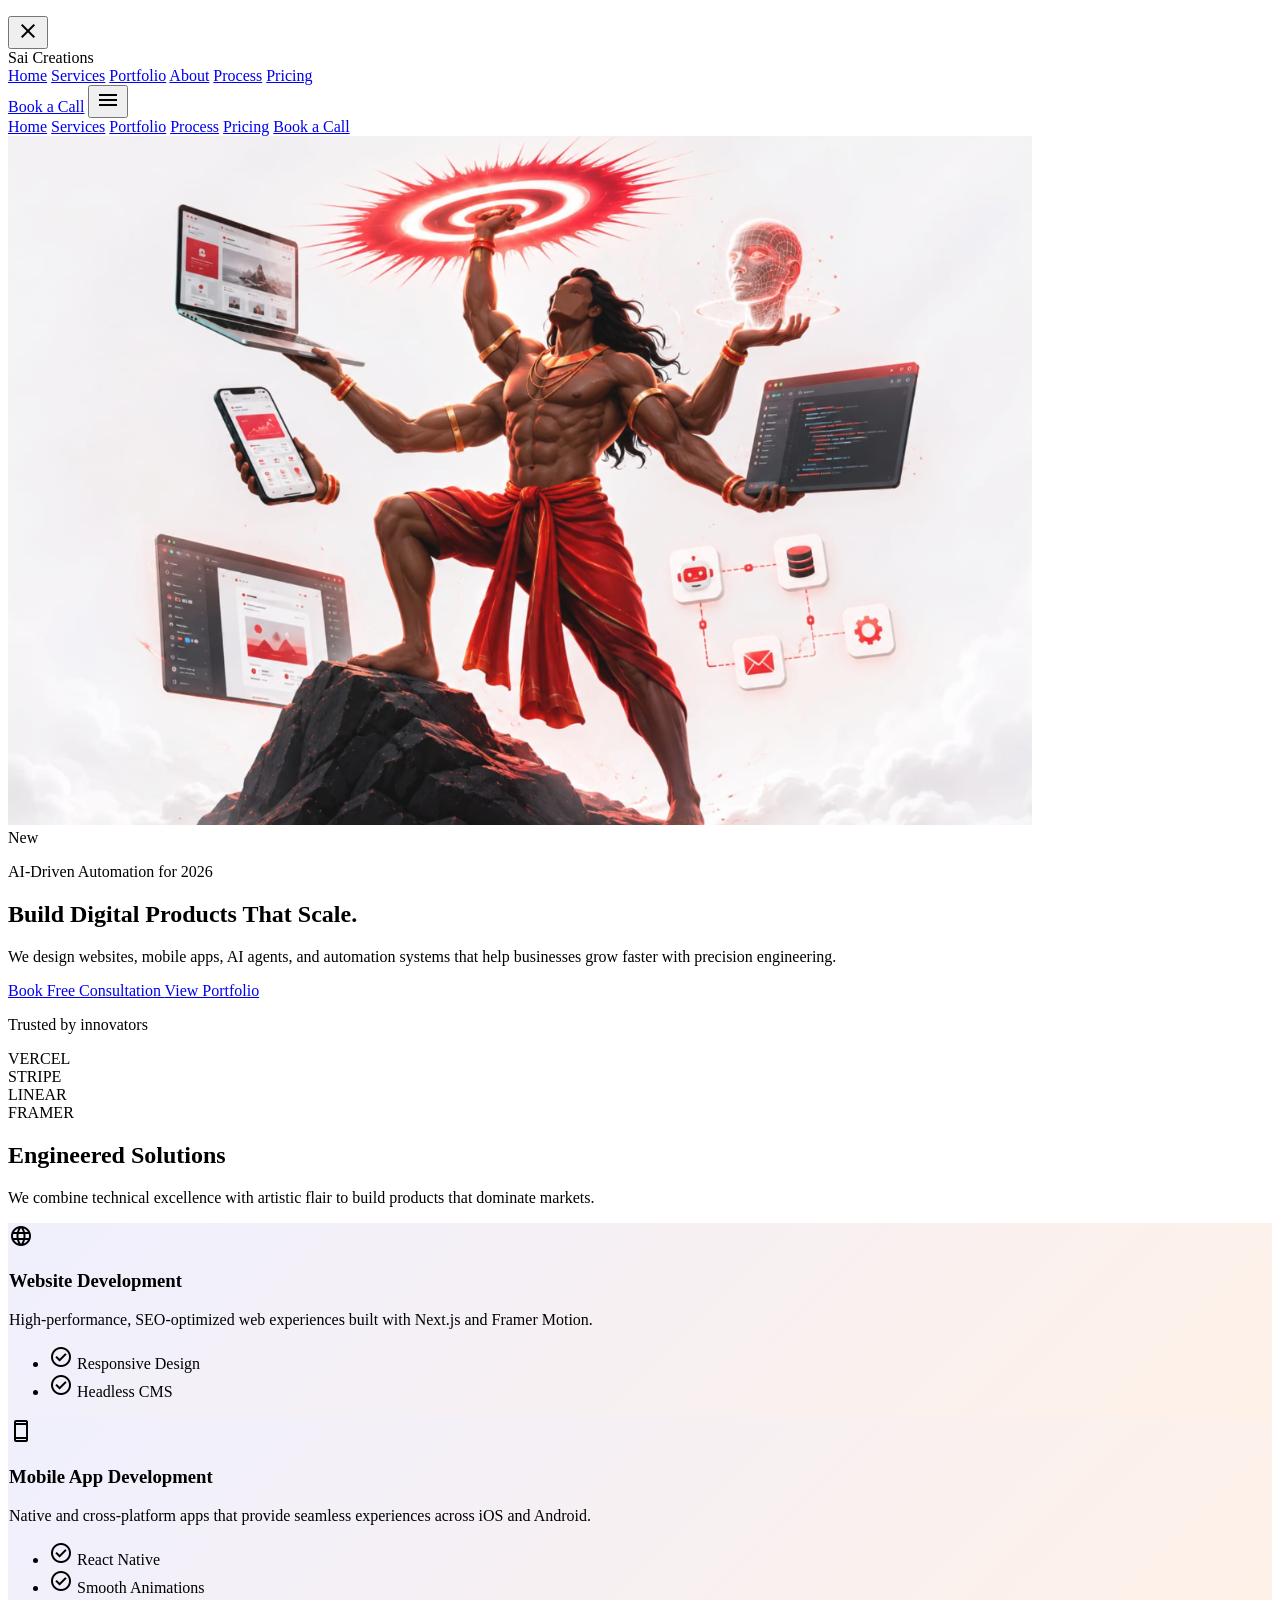
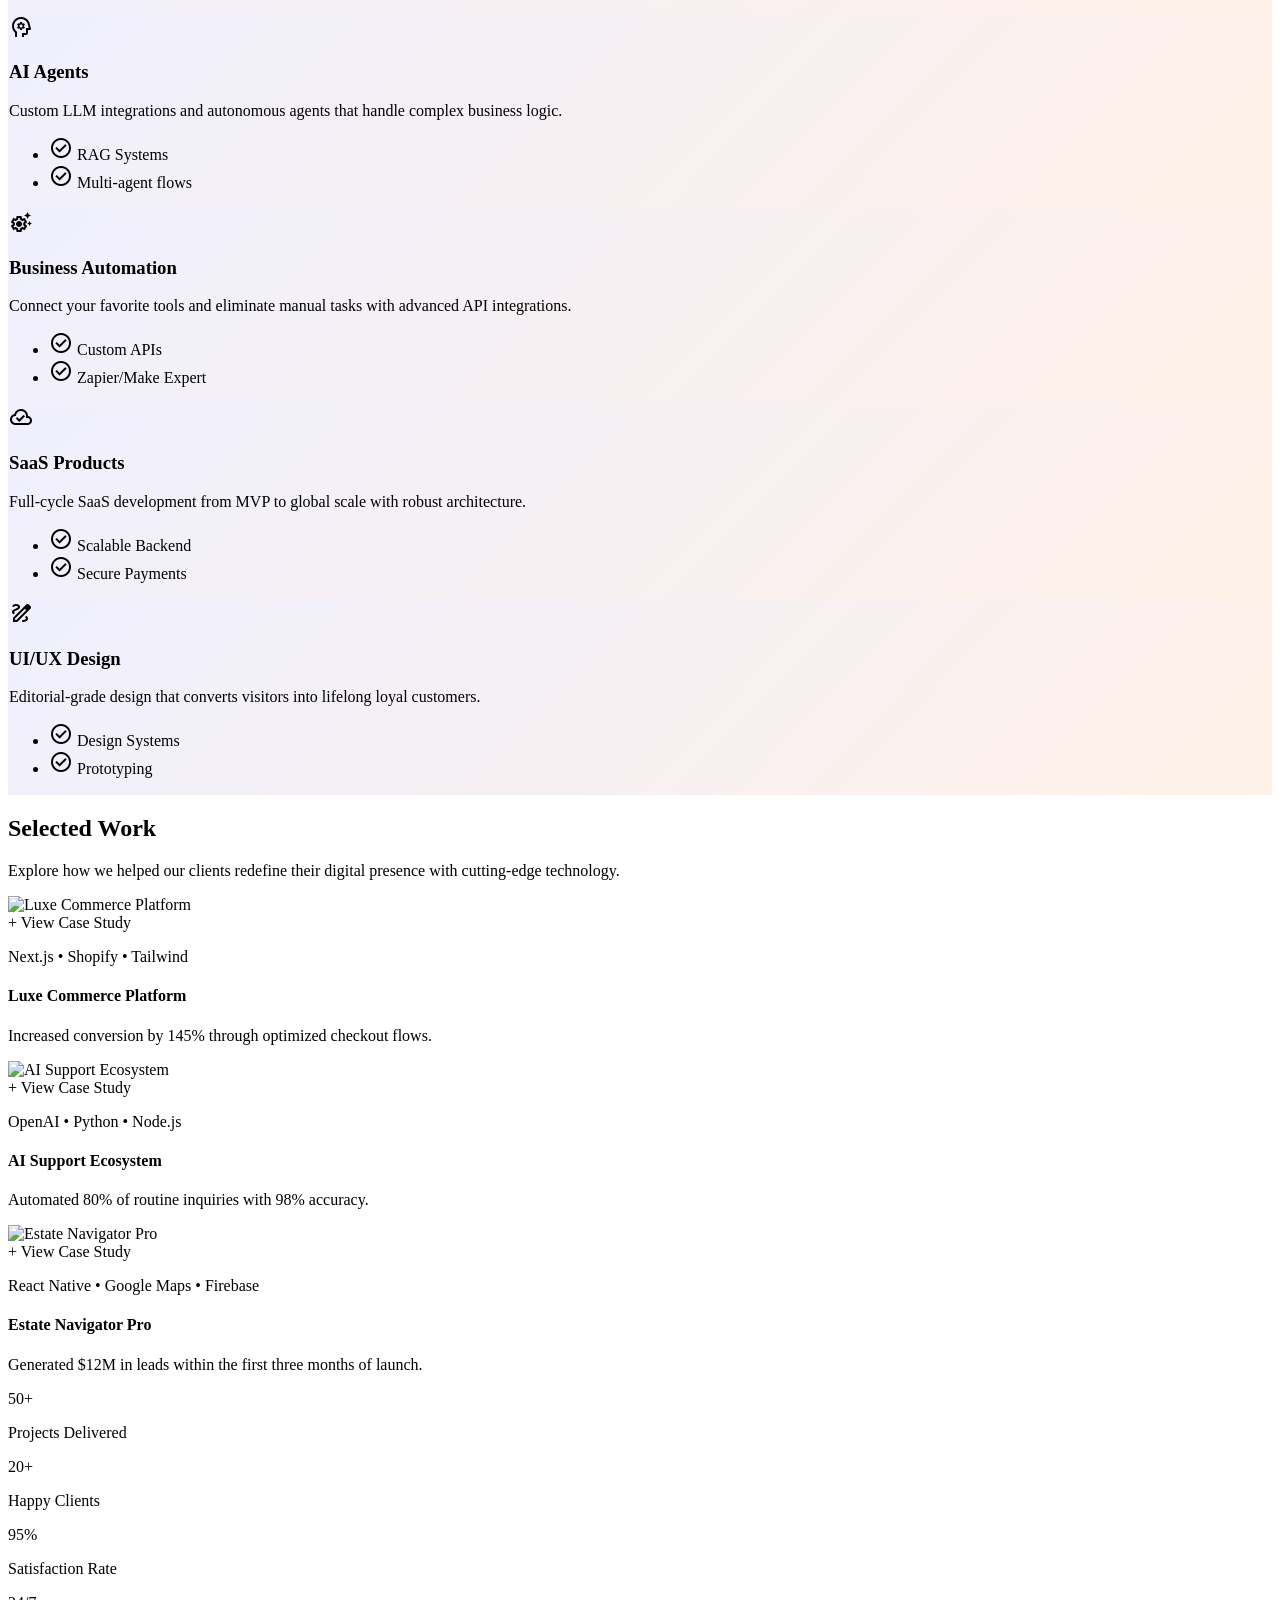
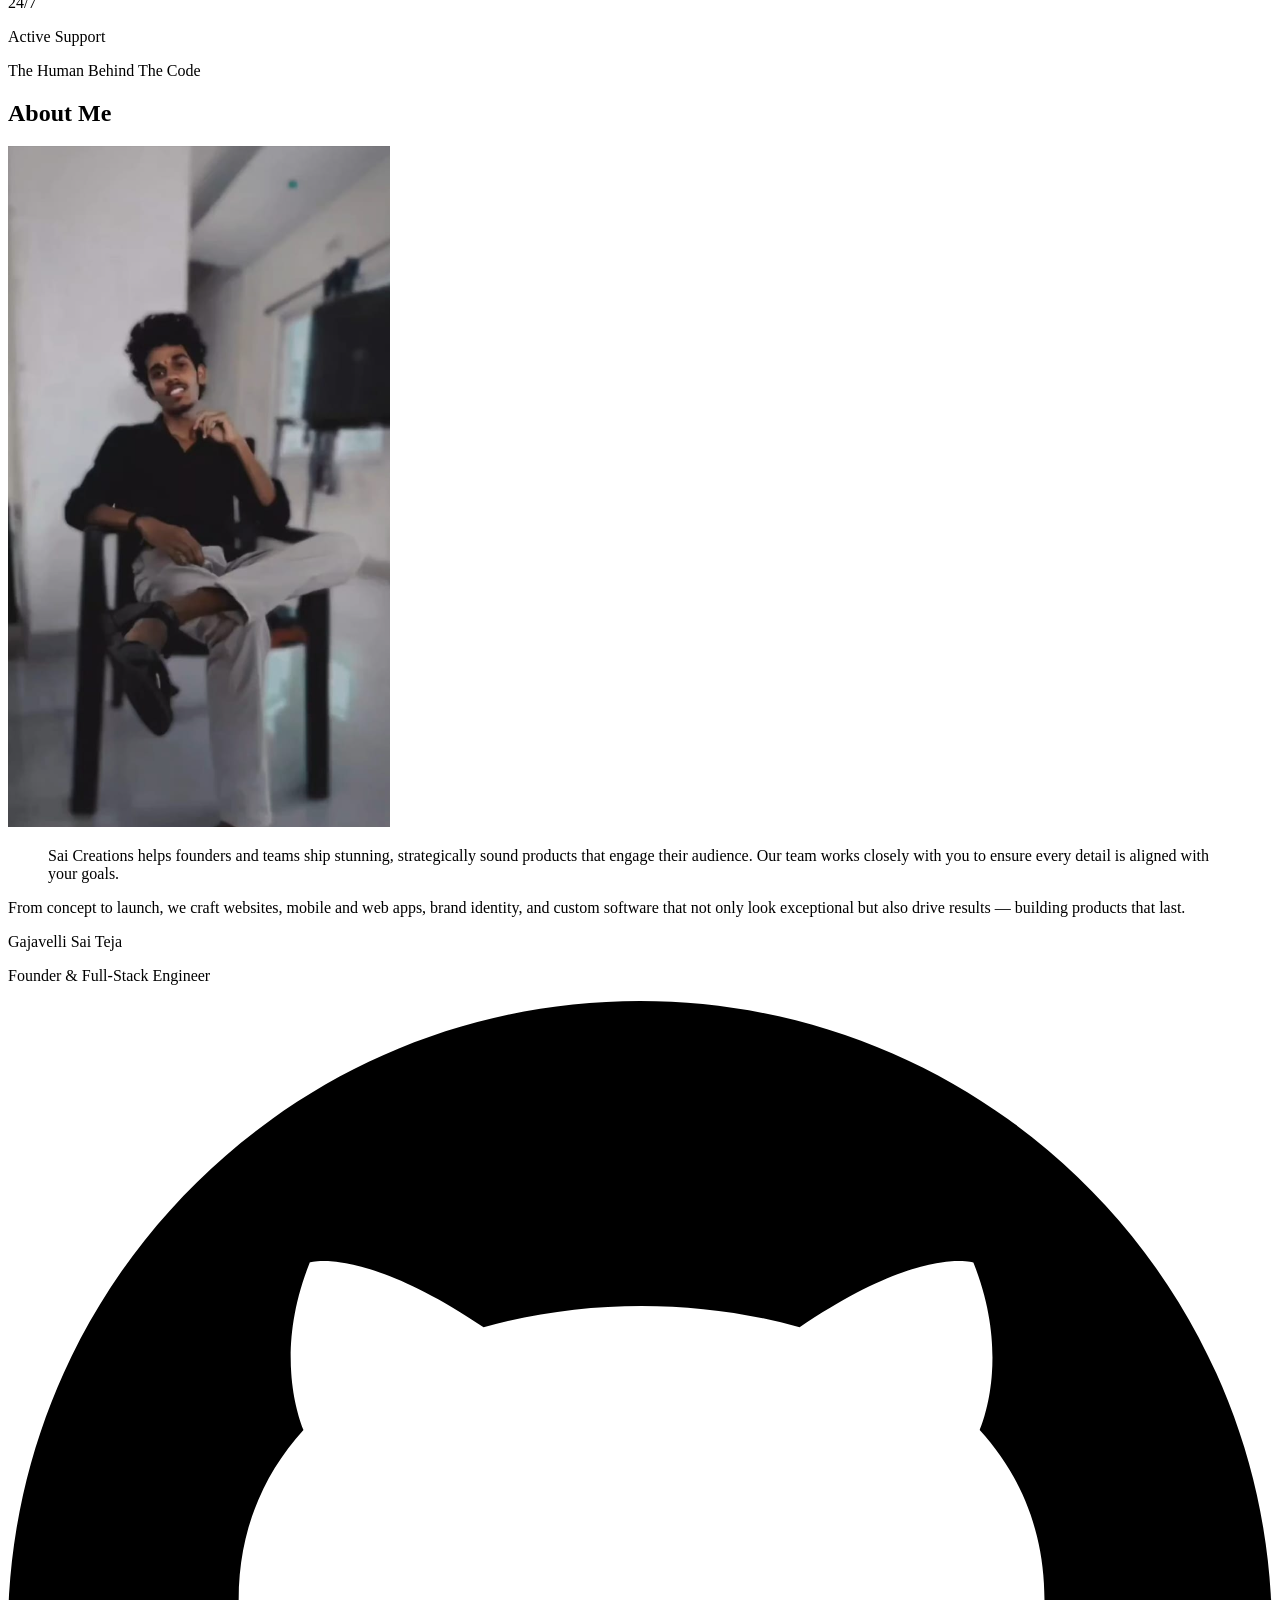
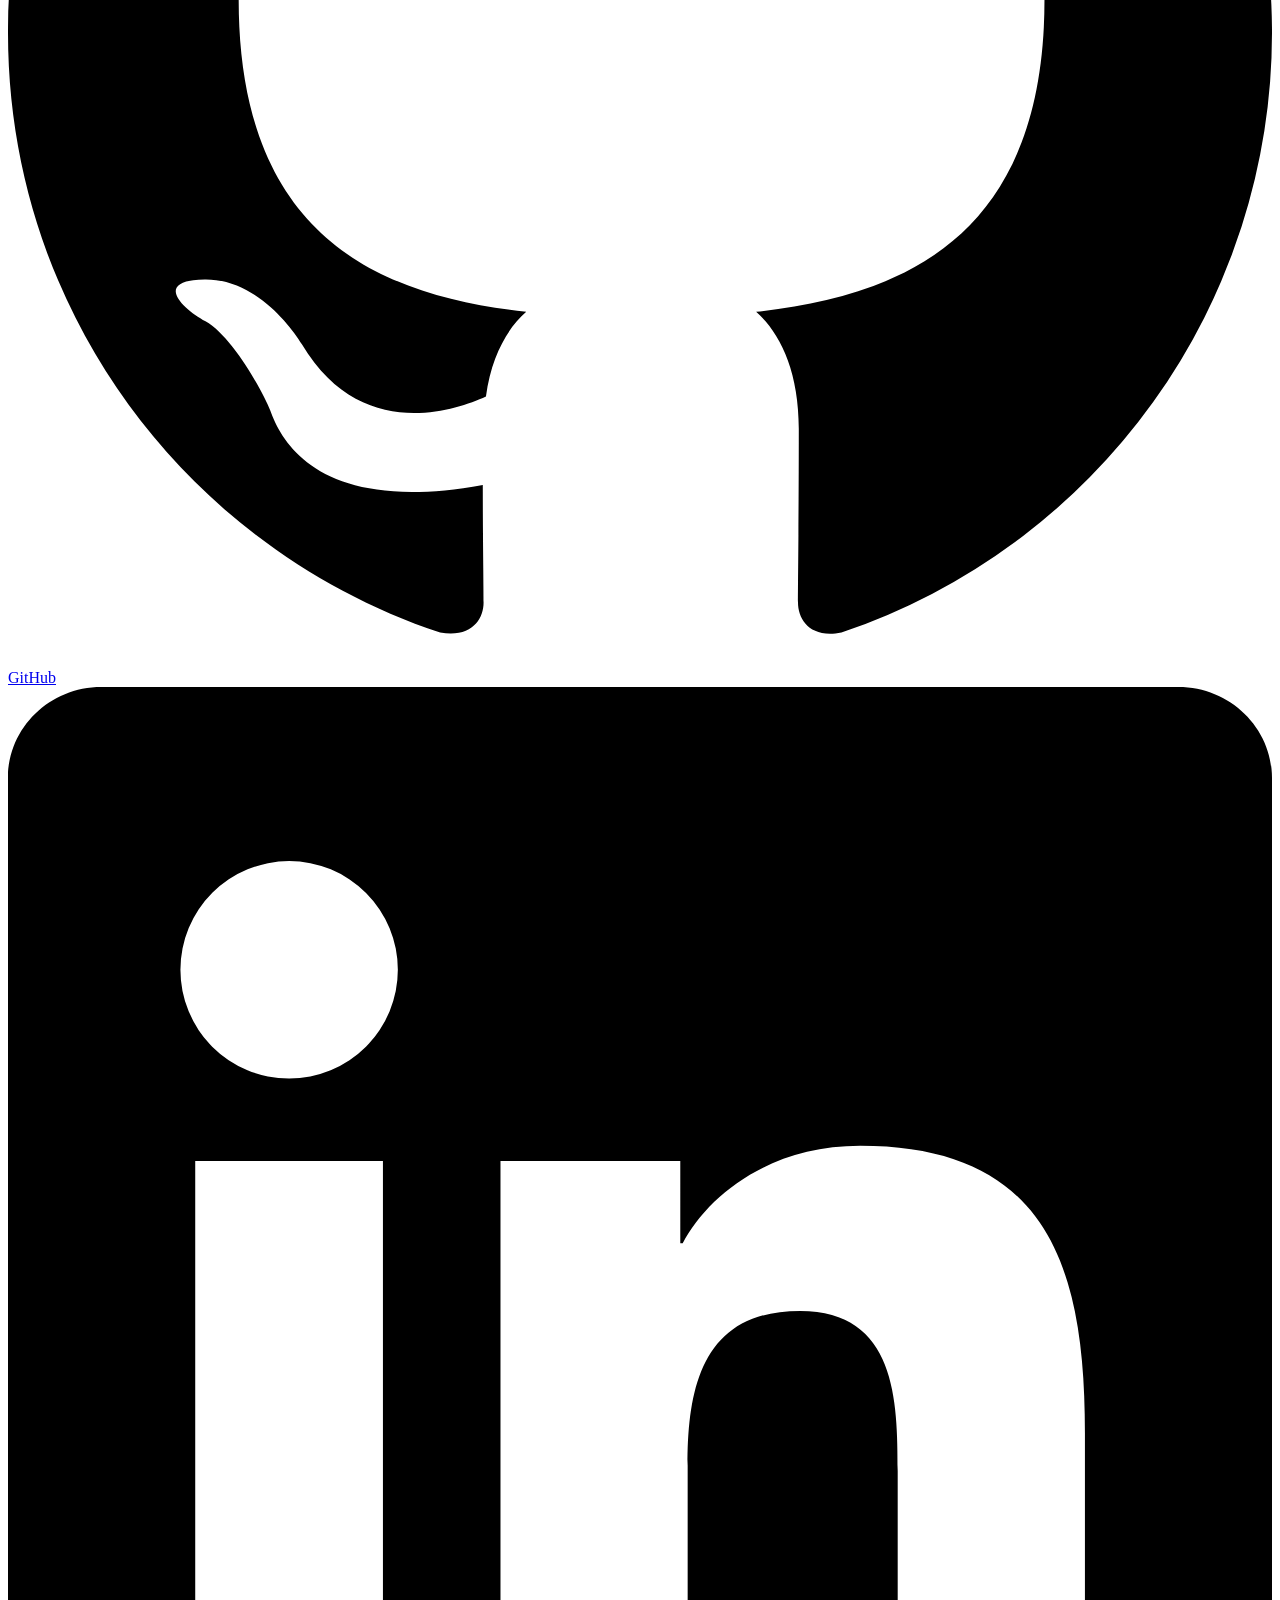
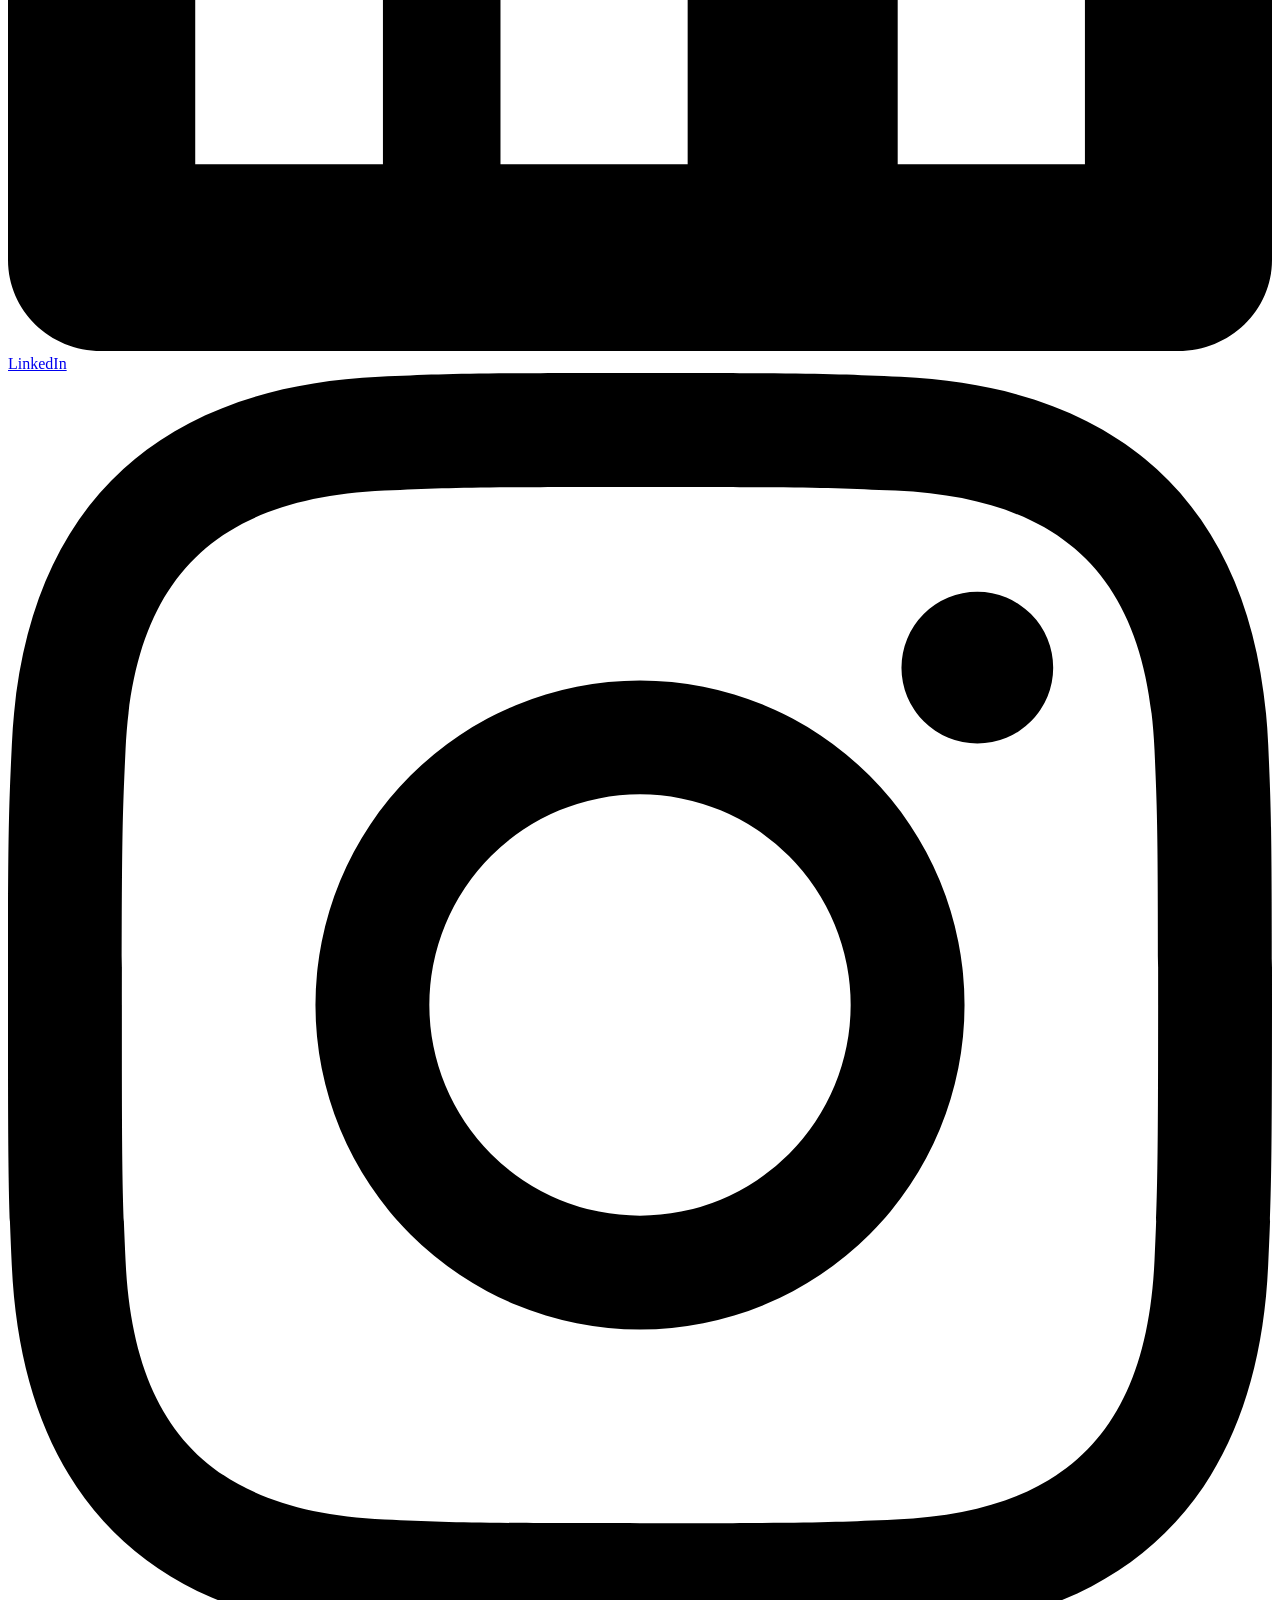
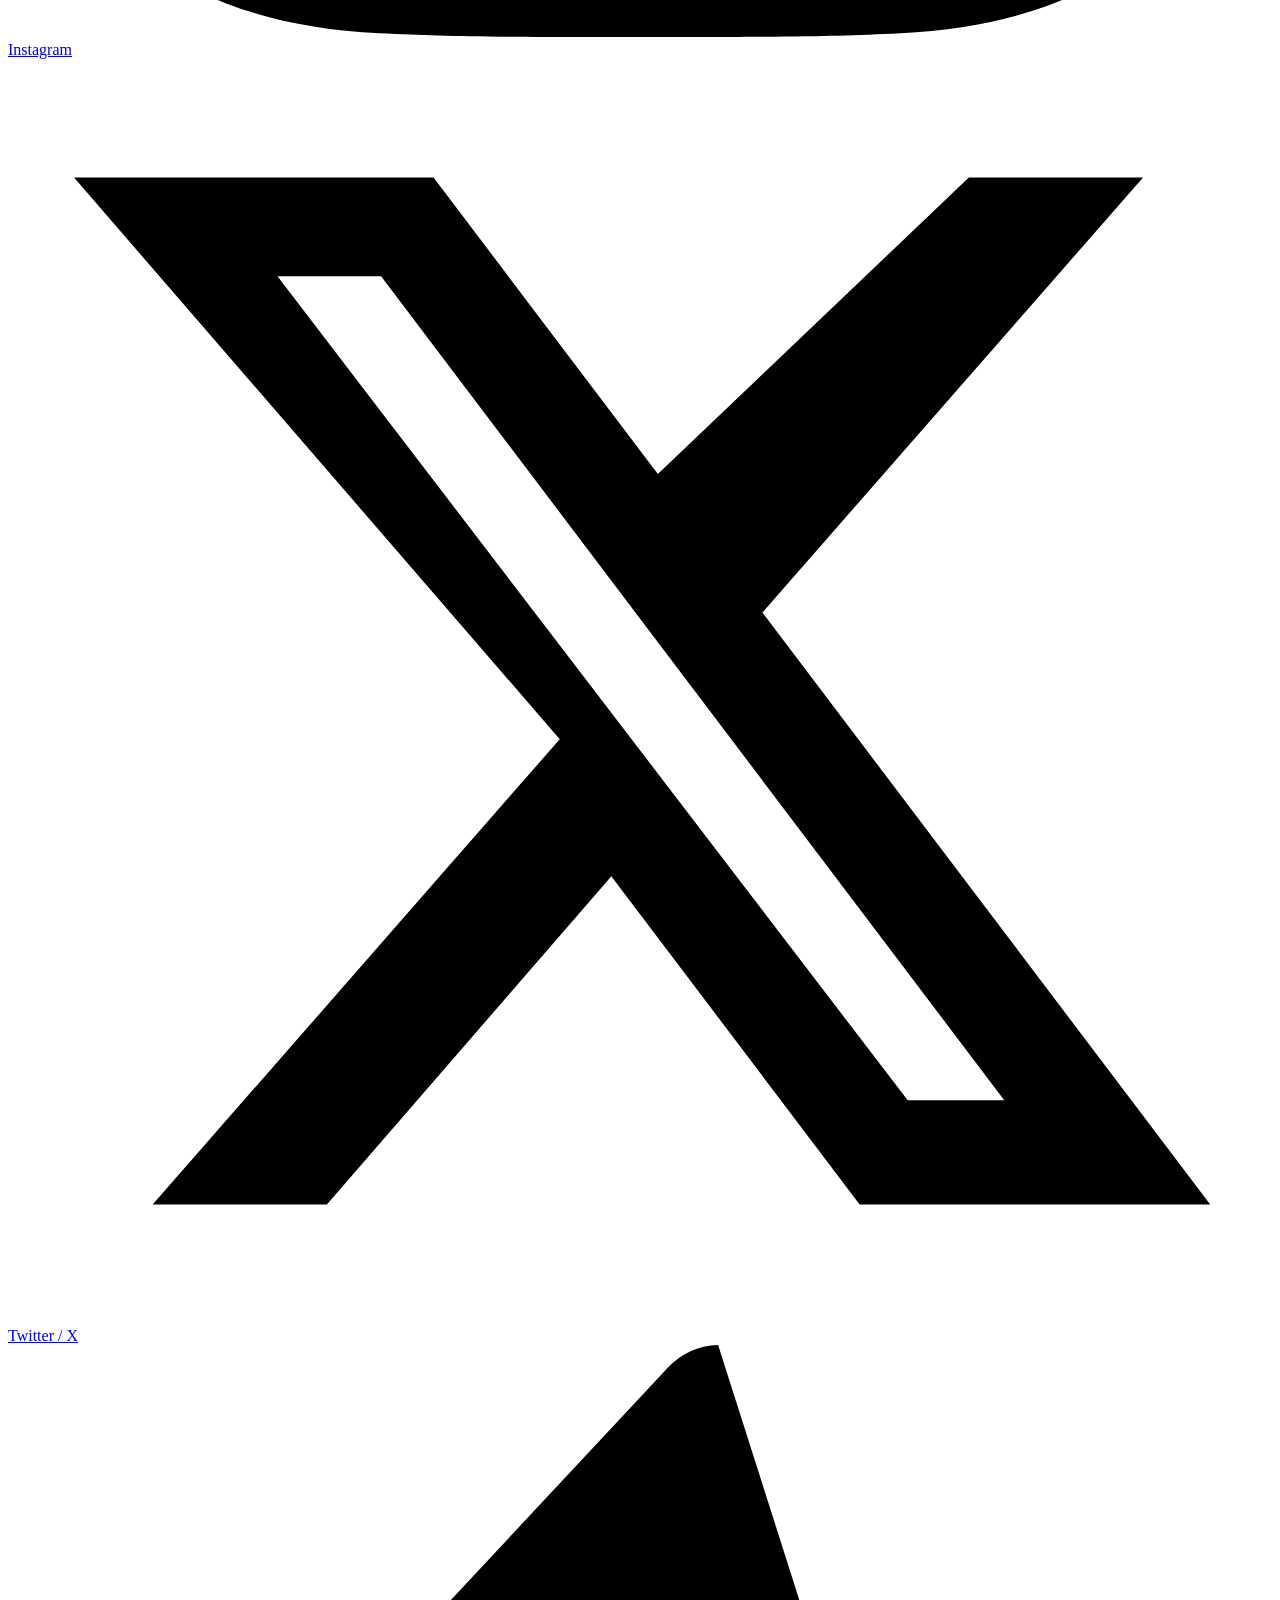
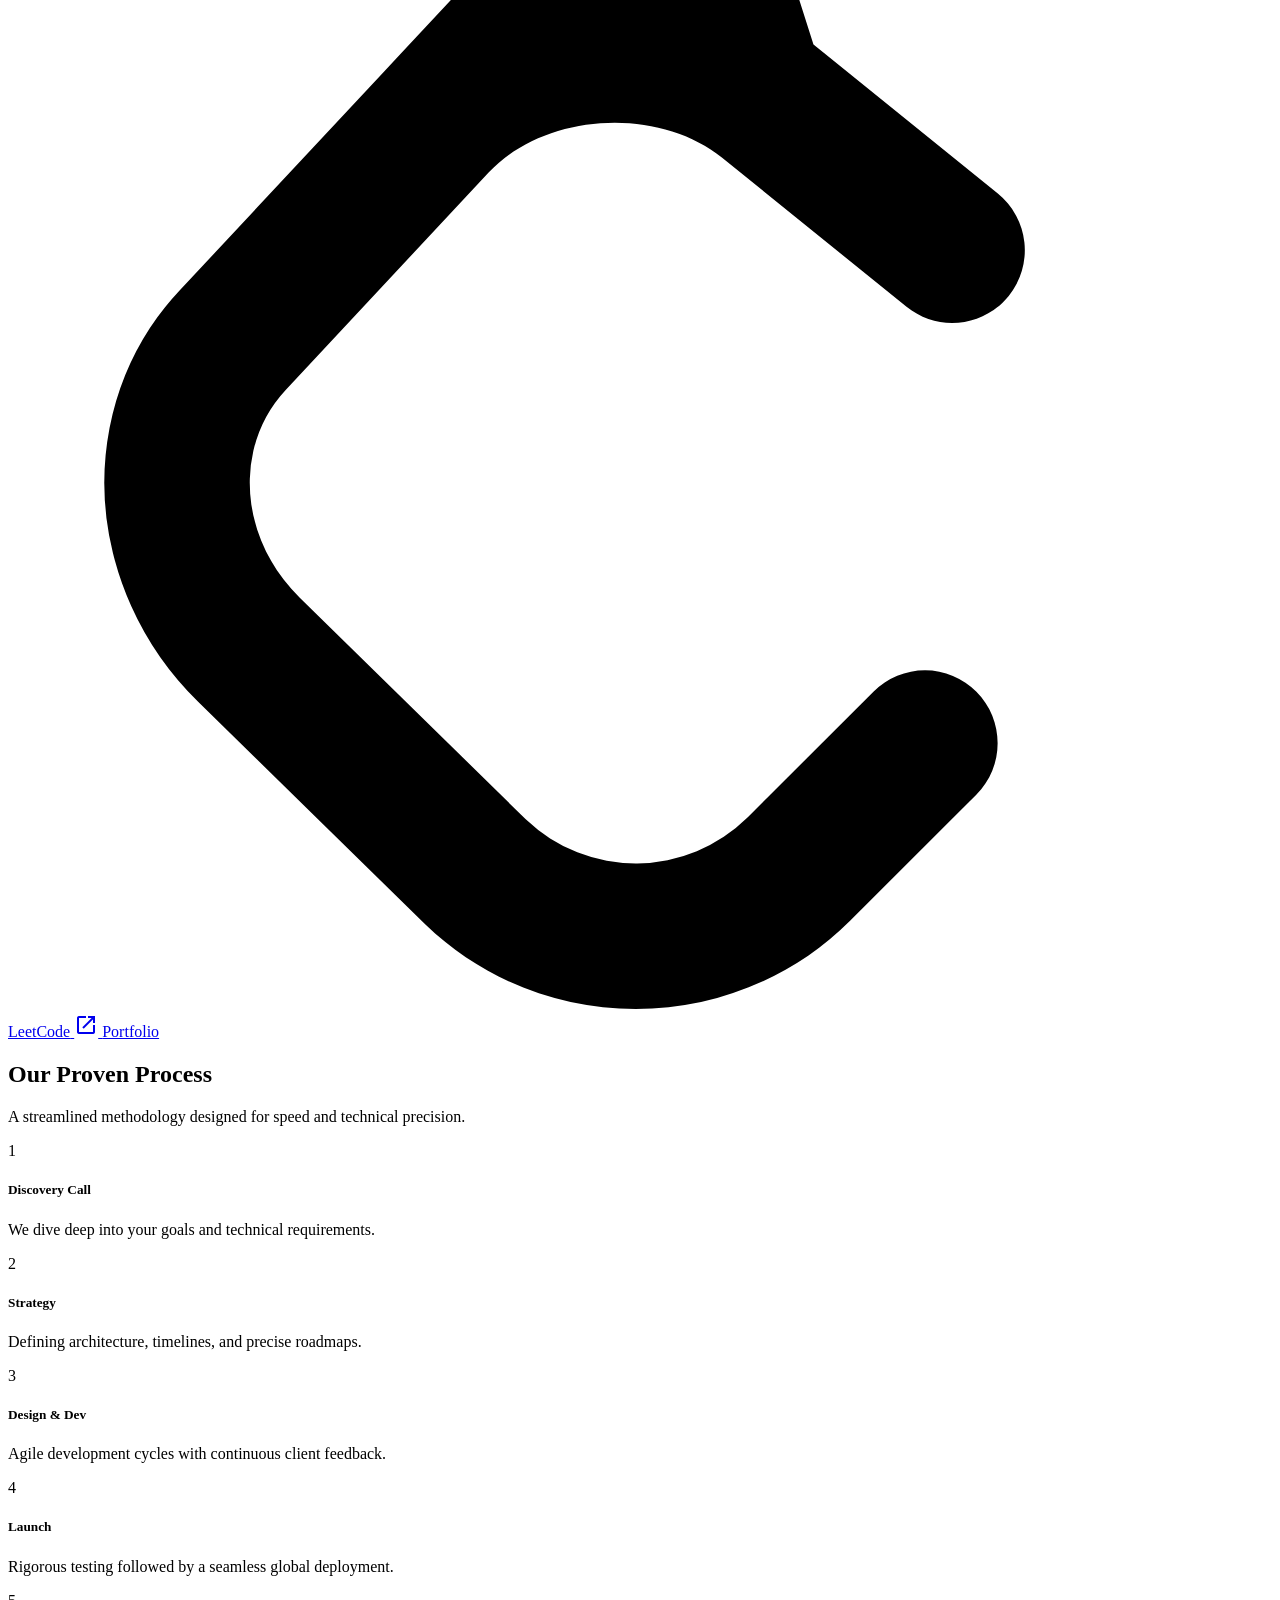
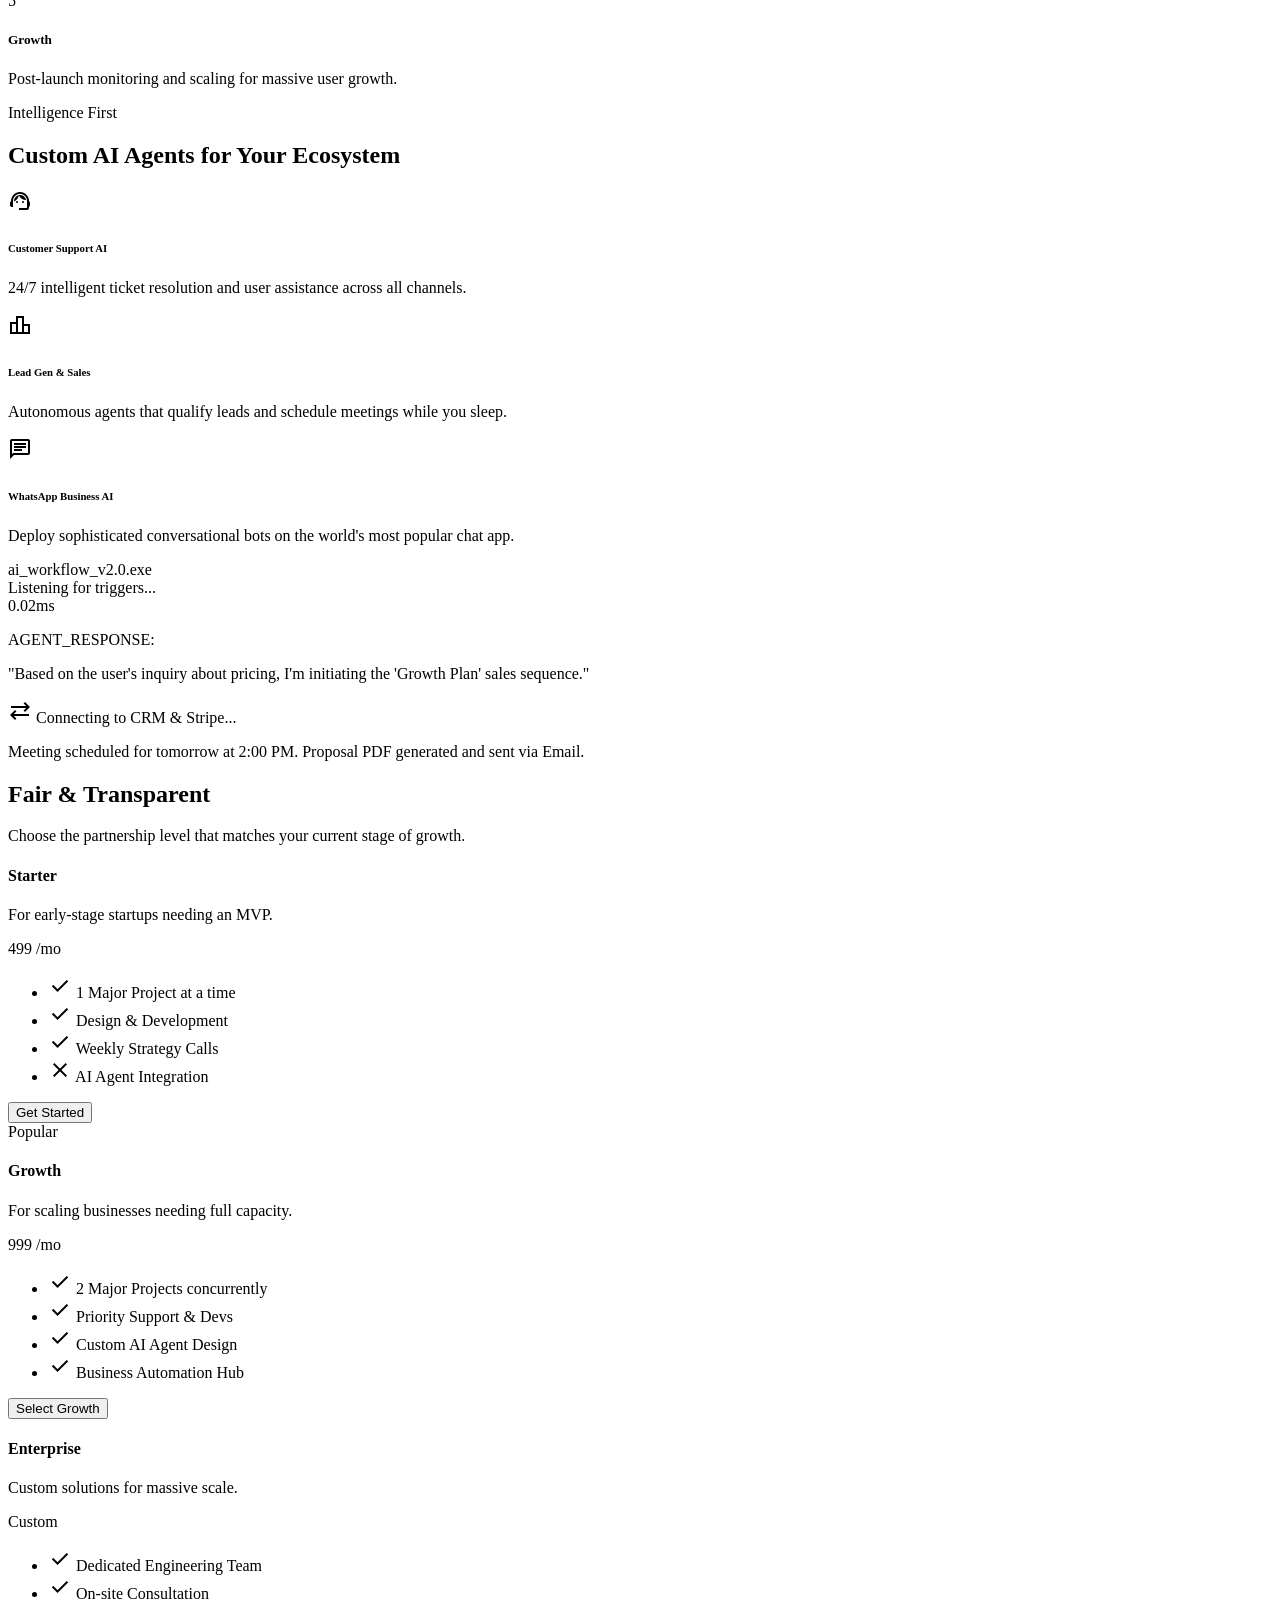
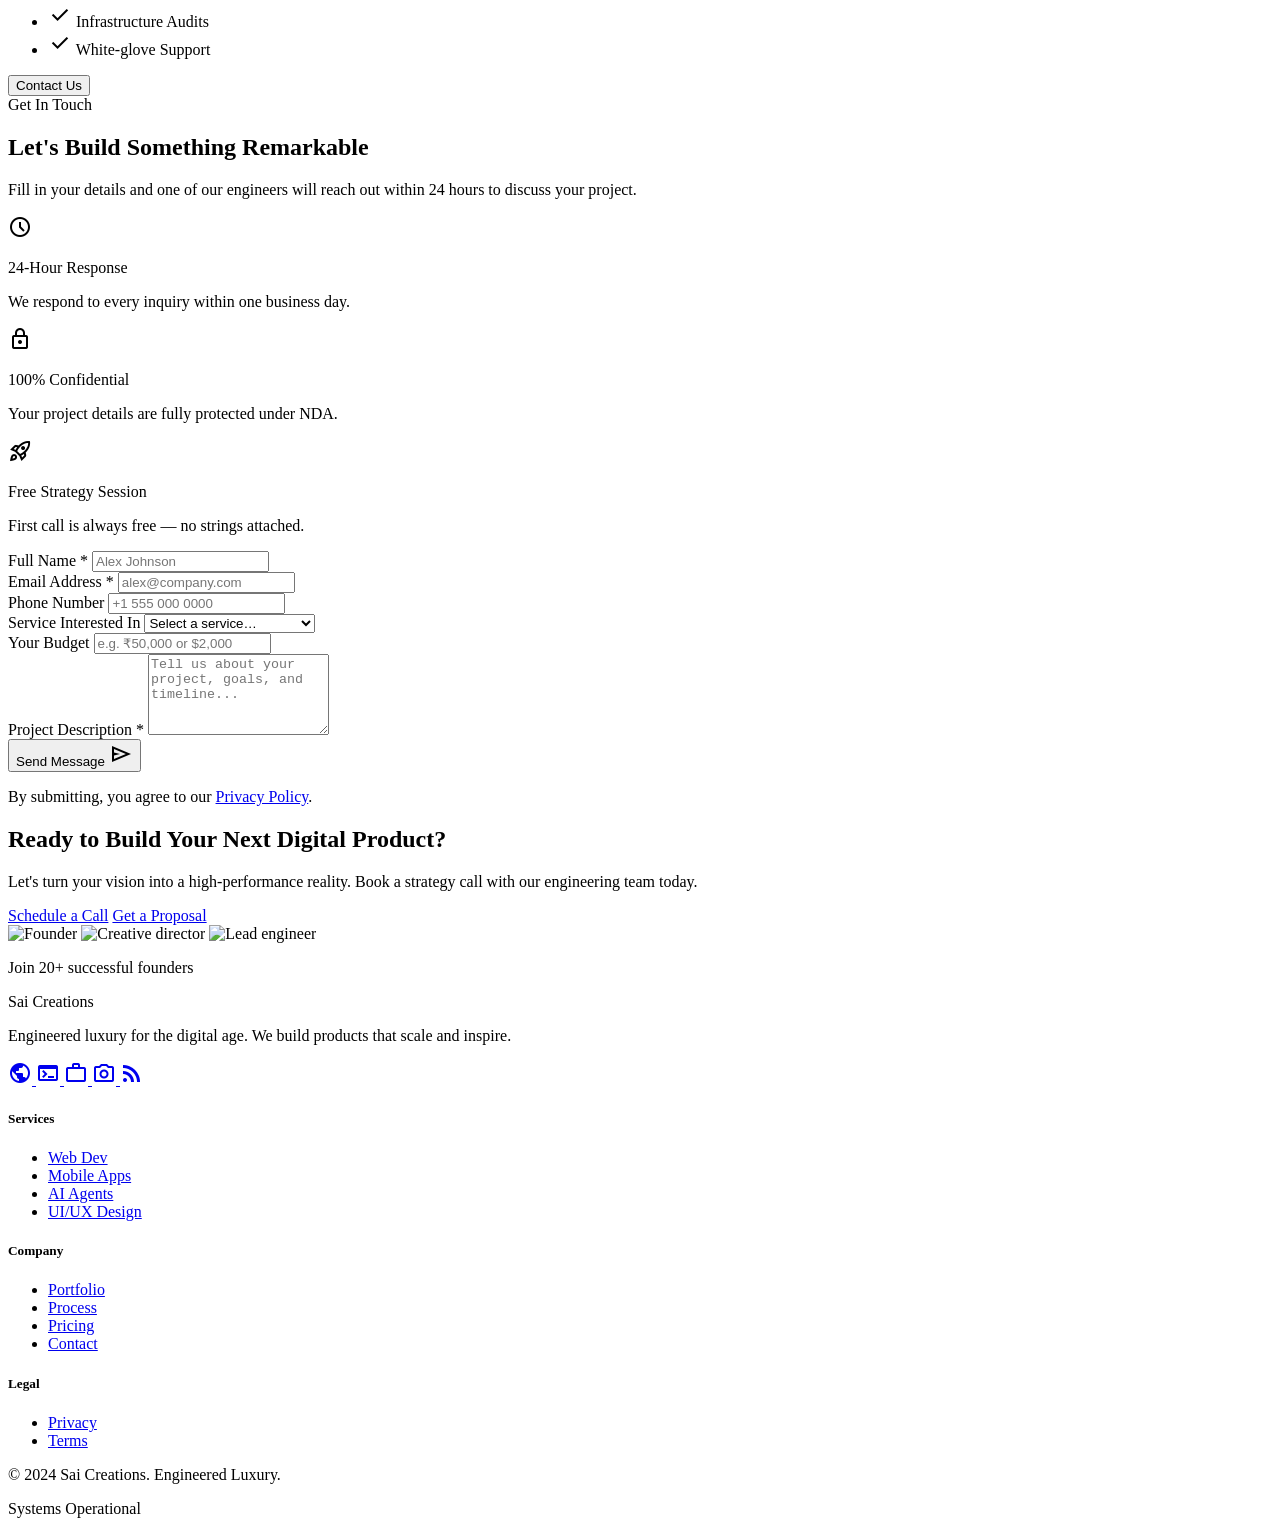
==== commit 00e0f5b4: "About me" ====
--- a/templates/index.html
+++ b/templates/index.html
@@ -143,6 +143,8 @@
         <a class="font-label-md text-label-md uppercase tracking-widest text-on-surface-variant hover:text-secondary transition-all"
           href="#portfolio">Portfolio</a>
         <a class="font-label-md text-label-md uppercase tracking-widest text-on-surface-variant hover:text-secondary transition-all"
+          href="#about">About</a>
+        <a class="font-label-md text-label-md uppercase tracking-widest text-on-surface-variant hover:text-secondary transition-all"
           href="#process">Process</a>
         <a class="font-label-md text-label-md uppercase tracking-widest text-on-surface-variant hover:text-secondary transition-all"
           href="#pricing">Pricing</a>
@@ -418,6 +420,112 @@
       </div>
     </section>
 
+    <!-- ── ABOUT ME SECTION ── -->
+    <section class="py-2xl bg-surface-bright" id="about">
+      <div class="max-w-container-max mx-auto px-md">
+        <!-- Section Label -->
+        <div class="text-center mb-2xl">
+          <span class="text-secondary font-label-sm-mono uppercase tracking-widest">The Human Behind The Code</span>
+          <h2 class="font-display-lg text-display-lg-mobile md:text-display-lg text-primary mt-sm">About Me</h2>
+        </div>
+
+        <!-- Main Card -->
+        <div class="bg-white rounded-3xl shadow-xl border border-surface-variant overflow-hidden max-w-5xl mx-auto">
+          <div class="grid grid-cols-1 lg:grid-cols-[340px_1fr]">
+
+            <!-- Photo Column -->
+            <div class="relative overflow-hidden h-80 lg:h-auto">
+              <img
+                src="/static/images/sai-teja.jpg"
+                alt="Gajavelli Sai Teja — Founder, Sai Creations"
+                class="w-full h-full object-cover object-top grayscale hover:grayscale-0 transition-all duration-700"
+                onerror="this.src='https://ui-avatars.com/api/?name=Sai+Teja&background=131b2e&color=fff&size=400&font-size=0.33&bold=true'"
+              />
+              <div class="absolute inset-0 bg-gradient-to-t from-primary/40 to-transparent lg:bg-gradient-to-r lg:from-transparent lg:to-white/20"></div>
+            </div>
+
+            <!-- Content Column -->
+            <div class="p-lg md:p-2xl flex flex-col justify-center">
+              <!-- Quote Mark -->
+              <div class="flex gap-xs mb-md">
+                <div class="w-5 h-8 bg-secondary rounded-sm"></div>
+                <div class="w-5 h-8 bg-secondary rounded-sm"></div>
+              </div>
+
+              <!-- Quote Text -->
+              <blockquote class="font-display-lg text-body-lg md:text-headline-md font-bold text-primary leading-snug mb-lg">
+                Sai Creations helps founders and teams ship stunning, strategically sound products that engage their audience. Our team works closely with you to ensure every detail is aligned with your goals.
+              </blockquote>
+
+              <!-- Bio -->
+              <p class="text-on-surface-variant text-sm leading-relaxed mb-xl">
+                From concept to launch, we craft websites, mobile and web apps, brand identity, and custom software that not only look exceptional but also drive results — building products that last.
+              </p>
+
+              <!-- Founder Info -->
+              <div class="border-t border-surface-variant pt-lg">
+                <p class="font-bold text-primary text-lg">Gajavelli Sai Teja</p>
+                <p class="text-on-surface-variant text-sm mb-lg">Founder & Full-Stack Engineer</p>
+
+                <!-- Social Links Grid -->
+                <div class="grid grid-cols-1 sm:grid-cols-2 gap-sm">
+
+                  <!-- GitHub -->
+                  <a href="https://github.com/saiteja00743" target="_blank" rel="noopener noreferrer"
+                    class="group flex items-center gap-sm px-md py-sm rounded-xl bg-surface-container-low border border-surface-variant hover:border-primary hover:bg-primary hover:text-on-primary transition-all duration-200">
+                    <svg class="w-4 h-4 shrink-0 fill-current" viewBox="0 0 24 24"><path d="M12 0C5.37 0 0 5.37 0 12c0 5.31 3.435 9.795 8.205 11.385.6.105.825-.255.825-.57 0-.285-.015-1.23-.015-2.235-3.015.555-3.795-.735-4.035-1.41-.135-.345-.72-1.41-1.23-1.695-.42-.225-1.02-.78-.015-.795.945-.015 1.62.87 1.845 1.23 1.08 1.815 2.805 1.305 3.495.99.105-.78.42-1.305.765-1.605-2.67-.3-5.46-1.335-5.46-5.925 0-1.305.465-2.385 1.23-3.225-.12-.3-.54-1.53.12-3.18 0 0 1.005-.315 3.3 1.23.96-.27 1.98-.405 3-.405s2.04.135 3 .405c2.295-1.56 3.3-1.23 3.3-1.23.66 1.65.24 2.88.12 3.18.765.84 1.23 1.905 1.23 3.225 0 4.605-2.805 5.625-5.475 5.925.435.375.81 1.095.81 2.22 0 1.605-.015 2.895-.015 3.3 0 .315.225.69.825.57A12.02 12.02 0 0 0 24 12c0-6.63-5.37-12-12-12z"/></svg>
+                    <span class="text-sm font-bold">GitHub</span>
+                    <!-- <span class="text-xs opacity-60 ml-auto">saiteja00743</span> -->
+                  </a>
+
+                  <!-- LinkedIn -->
+                  <a href="https://www.linkedin.com/in/gajavelli-sai-teja-509266246" target="_blank" rel="noopener noreferrer"
+                    class="group flex items-center gap-sm px-md py-sm rounded-xl bg-surface-container-low border border-surface-variant hover:border-[#0077b5] hover:bg-[#0077b5] hover:text-white transition-all duration-200">
+                    <svg class="w-4 h-4 shrink-0 fill-current" viewBox="0 0 24 24"><path d="M20.447 20.452h-3.554v-5.569c0-1.328-.027-3.037-1.852-3.037-1.853 0-2.136 1.445-2.136 2.939v5.667H9.351V9h3.414v1.561h.046c.477-.9 1.637-1.85 3.37-1.85 3.601 0 4.267 2.37 4.267 5.455v6.286zM5.337 7.433a2.062 2.062 0 0 1-2.063-2.065 2.064 2.064 0 1 1 2.063 2.065zm1.782 13.019H3.555V9h3.564v11.452zM22.225 0H1.771C.792 0 0 .774 0 1.729v20.542C0 23.227.792 24 1.771 24h20.451C23.2 24 24 23.227 24 22.271V1.729C24 .774 23.2 0 22.222 0h.003z"/></svg>
+                    <span class="text-sm font-bold">LinkedIn</span>
+                    <!-- <span class="text-xs opacity-60 ml-auto">Sai Teja</span> -->
+                  </a>
+
+                  <!-- Instagram -->
+                  <a href="https://www.instagram.com/sai_teja_gajavelli_007/" target="_blank" rel="noopener noreferrer"
+                    class="group flex items-center gap-sm px-md py-sm rounded-xl bg-surface-container-low border border-surface-variant hover:border-[#E1306C] hover:bg-gradient-to-r hover:from-[#833AB4] hover:via-[#E1306C] hover:to-[#F77737] hover:text-white transition-all duration-200">
+                    <svg class="w-4 h-4 shrink-0 fill-current" viewBox="0 0 24 24"><path d="M12 2.163c3.204 0 3.584.012 4.85.07 3.252.148 4.771 1.691 4.919 4.919.058 1.265.069 1.645.069 4.849 0 3.205-.012 3.584-.069 4.849-.149 3.225-1.664 4.771-4.919 4.919-1.266.058-1.644.07-4.85.07-3.204 0-3.584-.012-4.849-.07-3.26-.149-4.771-1.699-4.919-4.92-.058-1.265-.07-1.644-.07-4.849 0-3.204.013-3.583.07-4.849.149-3.227 1.664-4.771 4.919-4.919 1.266-.057 1.645-.069 4.849-.069zM12 0C8.741 0 8.333.014 7.053.072 2.695.272.273 2.69.073 7.052.014 8.333 0 8.741 0 12c0 3.259.014 3.668.072 4.948.2 4.358 2.618 6.78 6.98 6.98C8.333 23.986 8.741 24 12 24c3.259 0 3.668-.014 4.948-.072 4.354-.2 6.782-2.618 6.979-6.98.059-1.28.073-1.689.073-4.948 0-3.259-.014-3.667-.072-4.947-.196-4.354-2.617-6.78-6.979-6.98C15.668.014 15.259 0 12 0zm0 5.838a6.162 6.162 0 1 0 0 12.324 6.162 6.162 0 0 0 0-12.324zM12 16a4 4 0 1 1 0-8 4 4 0 0 1 0 8zm6.406-11.845a1.44 1.44 0 1 0 0 2.881 1.44 1.44 0 0 0 0-2.881z"/></svg>
+                    <span class="text-sm font-bold">Instagram</span>
+                    <!-- <span class="text-xs opacity-60 ml-auto">@sai_teja_007</span> -->
+                  </a>
+
+                  <!-- Twitter / X -->
+                  <a href="https://x.com/Saigajavelli007" target="_blank" rel="noopener noreferrer"
+                    class="group flex items-center gap-sm px-md py-sm rounded-xl bg-surface-container-low border border-surface-variant hover:border-black hover:bg-black hover:text-white transition-all duration-200">
+                    <svg class="w-4 h-4 shrink-0 fill-current" viewBox="0 0 24 24"><path d="M18.244 2.25h3.308l-7.227 8.26 8.502 11.24H16.17l-4.714-6.231-5.401 6.231H2.746l7.73-8.835L1.254 2.25H8.08l4.259 5.631zm-1.161 17.52h1.833L7.084 4.126H5.117z"/></svg>
+                    <span class="text-sm font-bold">Twitter / X</span>
+                    <!-- <span class="text-xs opacity-60 ml-auto">@Saigajavelli007</span> -->
+                  </a>
+
+                  <!-- LeetCode -->
+                  <a href="https://leetcode.com/u/Sai_Teja_gajavelli__/" target="_blank" rel="noopener noreferrer"
+                    class="group flex items-center gap-sm px-md py-sm rounded-xl bg-surface-container-low border border-surface-variant hover:border-[#FFA116] hover:bg-[#FFA116] hover:text-white transition-all duration-200">
+                    <svg class="w-4 h-4 shrink-0 fill-current" viewBox="0 0 24 24"><path d="M13.483 0a1.374 1.374 0 0 0-.961.438L7.116 6.226l-3.854 4.126a5.266 5.266 0 0 0-1.209 2.104 5.35 5.35 0 0 0-.125.513 5.527 5.527 0 0 0 .062 2.362 5.83 5.83 0 0 0 .349 1.017 5.938 5.938 0 0 0 1.271 1.818l4.277 4.193.039.038c2.248 2.165 5.852 2.133 8.063-.074l2.396-2.392c.54-.54.54-1.414.003-1.955a1.378 1.378 0 0 0-1.951-.003l-2.396 2.392a3.021 3.021 0 0 1-4.205.038l-.02-.019-4.276-4.193c-.652-.64-.972-1.469-.948-2.263a2.68 2.68 0 0 1 .066-.523 2.545 2.545 0 0 1 .619-1.164L9.13 8.114c1.058-1.134 3.204-1.27 4.43-.278l3.501 2.831c.593.48 1.461.387 1.94-.207a1.384 1.384 0 0 0-.207-1.943l-3.5-2.831c-.8-.647-1.lodged-.985-2.814-.985z"/></svg>
+                    <span class="text-sm font-bold">LeetCode</span>
+                    <!-- <span class="text-xs opacity-60 ml-auto">Sai_Teja_gajavelli__</span> -->
+                  </a>
+
+                  <!-- Portfolio -->
+                  <a href="https://my-portfolio-crk3.vercel.app/" target="_blank" rel="noopener noreferrer"
+                    class="group flex items-center gap-sm px-md py-sm rounded-xl bg-primary text-on-primary border border-primary hover:bg-secondary hover:border-secondary transition-all duration-200">
+                    <span class="material-symbols-outlined text-[18px]">open_in_new</span>
+                    <span class="text-sm font-bold">Portfolio</span>
+                    <!-- <span class="text-xs opacity-70 ml-auto">my-portfolio-crk3.vercel.app</span> -->
+                  </a>
+
+                </div>
+              </div>
+            </div>
+          </div>
+        </div>
+      </div>
+    </section>
+
     <!-- Process Section -->
     <section class="py-2xl overflow-hidden" id="process">
       <div class="max-w-container-max mx-auto px-md">
@@ -791,18 +899,26 @@
         <div class="font-display-lg text-display-lg font-bold text-primary mb-md">Sai Creations</div>
         <p class="text-on-surface-variant mb-lg">Engineered luxury for the digital age. We build products that scale and
           inspire.</p>
-        <div class="flex gap-md">
-          <a class="w-10 h-10 rounded-full bg-surface-container flex items-center justify-center text-primary hover:bg-primary hover:text-on-primary transition-all"
-            href="#">
+        <div class="flex gap-md flex-wrap">
+          <a class="w-10 h-10 rounded-full bg-surface-container flex items-center justify-center text-primary hover:bg-primary hover:text-on-primary transition-all" title="Portfolio"
+            href="https://my-portfolio-crk3.vercel.app/" target="_blank" rel="noopener noreferrer">
             <span class="material-symbols-outlined text-lg">public</span>
           </a>
-          <a class="w-10 h-10 rounded-full bg-surface-container flex items-center justify-center text-primary hover:bg-primary hover:text-on-primary transition-all"
-            href="#">
+          <a class="w-10 h-10 rounded-full bg-surface-container flex items-center justify-center text-primary hover:bg-primary hover:text-on-primary transition-all" title="GitHub"
+            href="https://github.com/saiteja00743" target="_blank" rel="noopener noreferrer">
             <span class="material-symbols-outlined text-lg">terminal</span>
           </a>
-          <a class="w-10 h-10 rounded-full bg-surface-container flex items-center justify-center text-primary hover:bg-primary hover:text-on-primary transition-all"
-            href="#">
-            <span class="material-symbols-outlined text-lg">mail</span>
+          <a class="w-10 h-10 rounded-full bg-surface-container flex items-center justify-center text-primary hover:bg-primary hover:text-on-primary transition-all" title="LinkedIn"
+            href="https://www.linkedin.com/in/gajavelli-sai-teja-509266246" target="_blank" rel="noopener noreferrer">
+            <span class="material-symbols-outlined text-lg">work</span>
+          </a>
+          <a class="w-10 h-10 rounded-full bg-surface-container flex items-center justify-center text-primary hover:bg-primary hover:text-on-primary transition-all" title="Instagram"
+            href="https://www.instagram.com/sai_teja_gajavelli_007/" target="_blank" rel="noopener noreferrer">
+            <span class="material-symbols-outlined text-lg">photo_camera</span>
+          </a>
+          <a class="w-10 h-10 rounded-full bg-surface-container flex items-center justify-center text-primary hover:bg-primary hover:text-on-primary transition-all" title="Twitter / X"
+            href="https://x.com/Saigajavelli007" target="_blank" rel="noopener noreferrer">
+            <span class="material-symbols-outlined text-lg">rss_feed</span>
           </a>
         </div>
       </div>
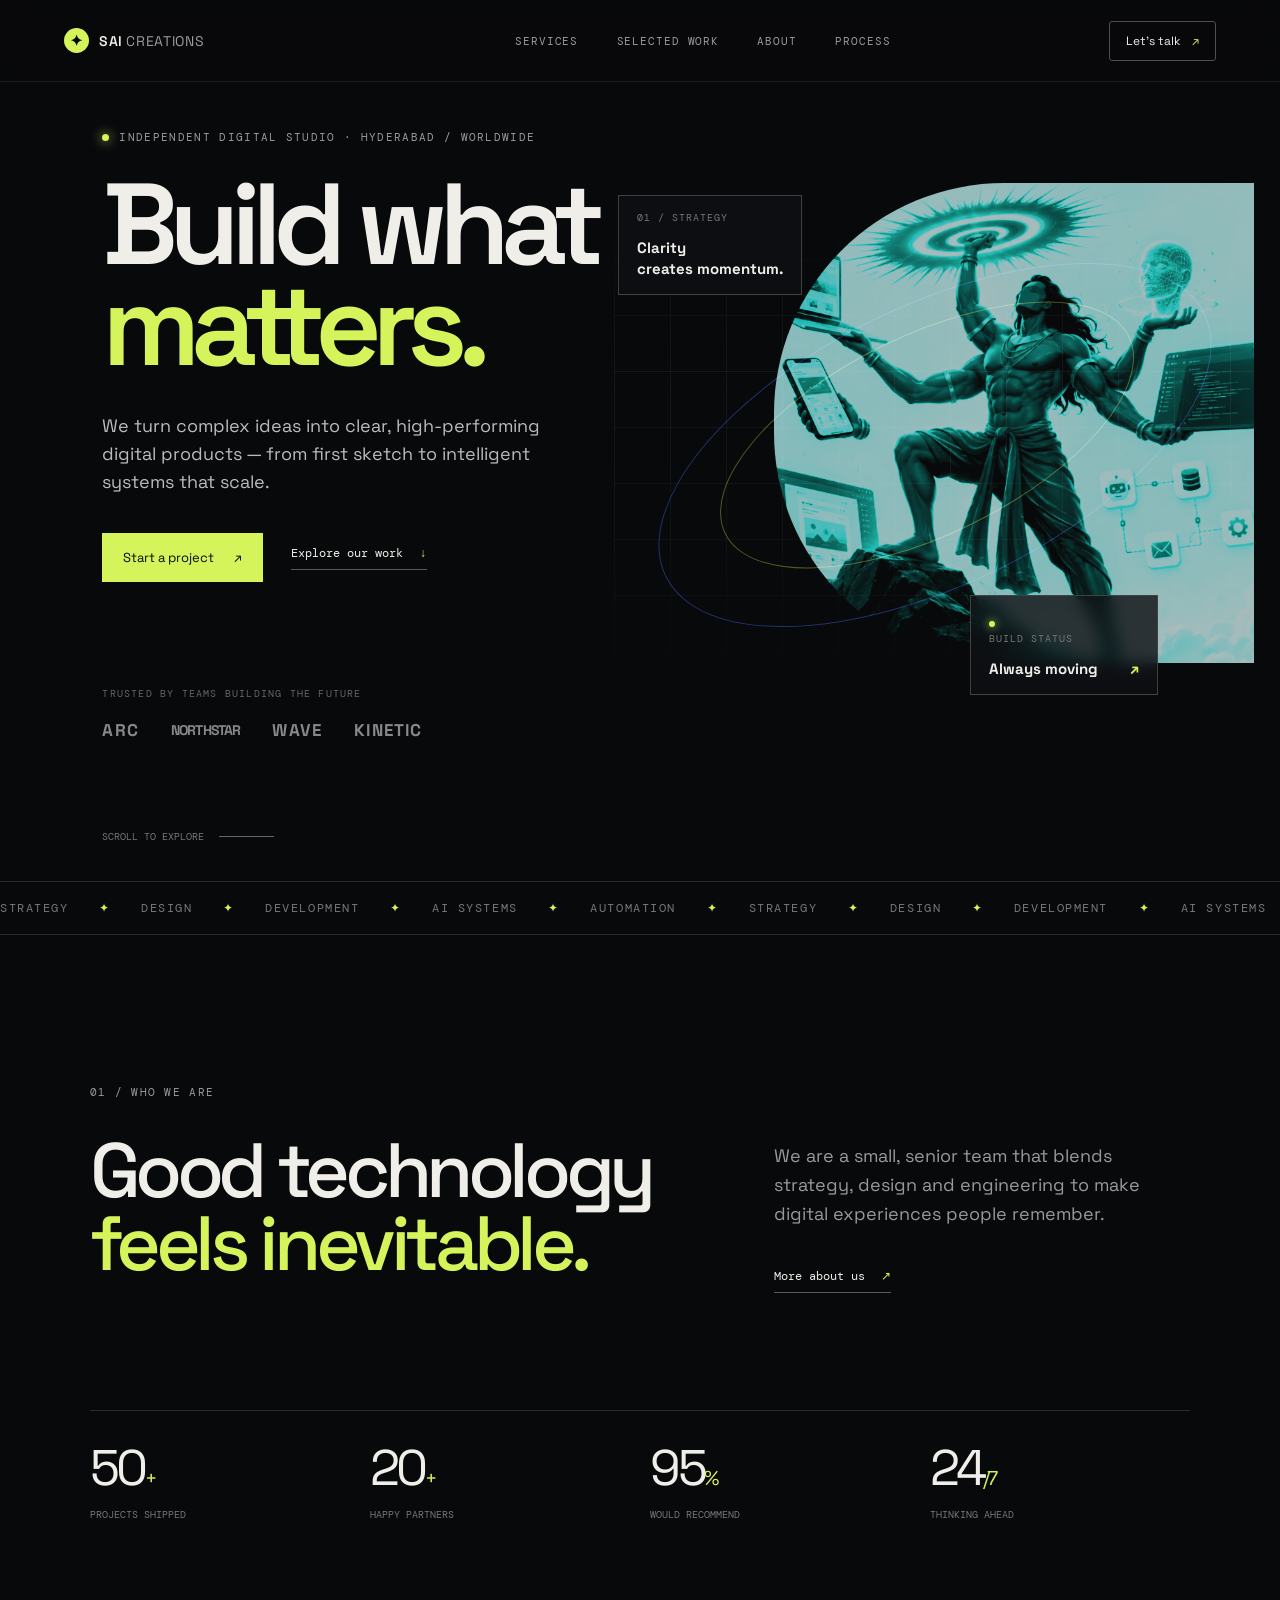
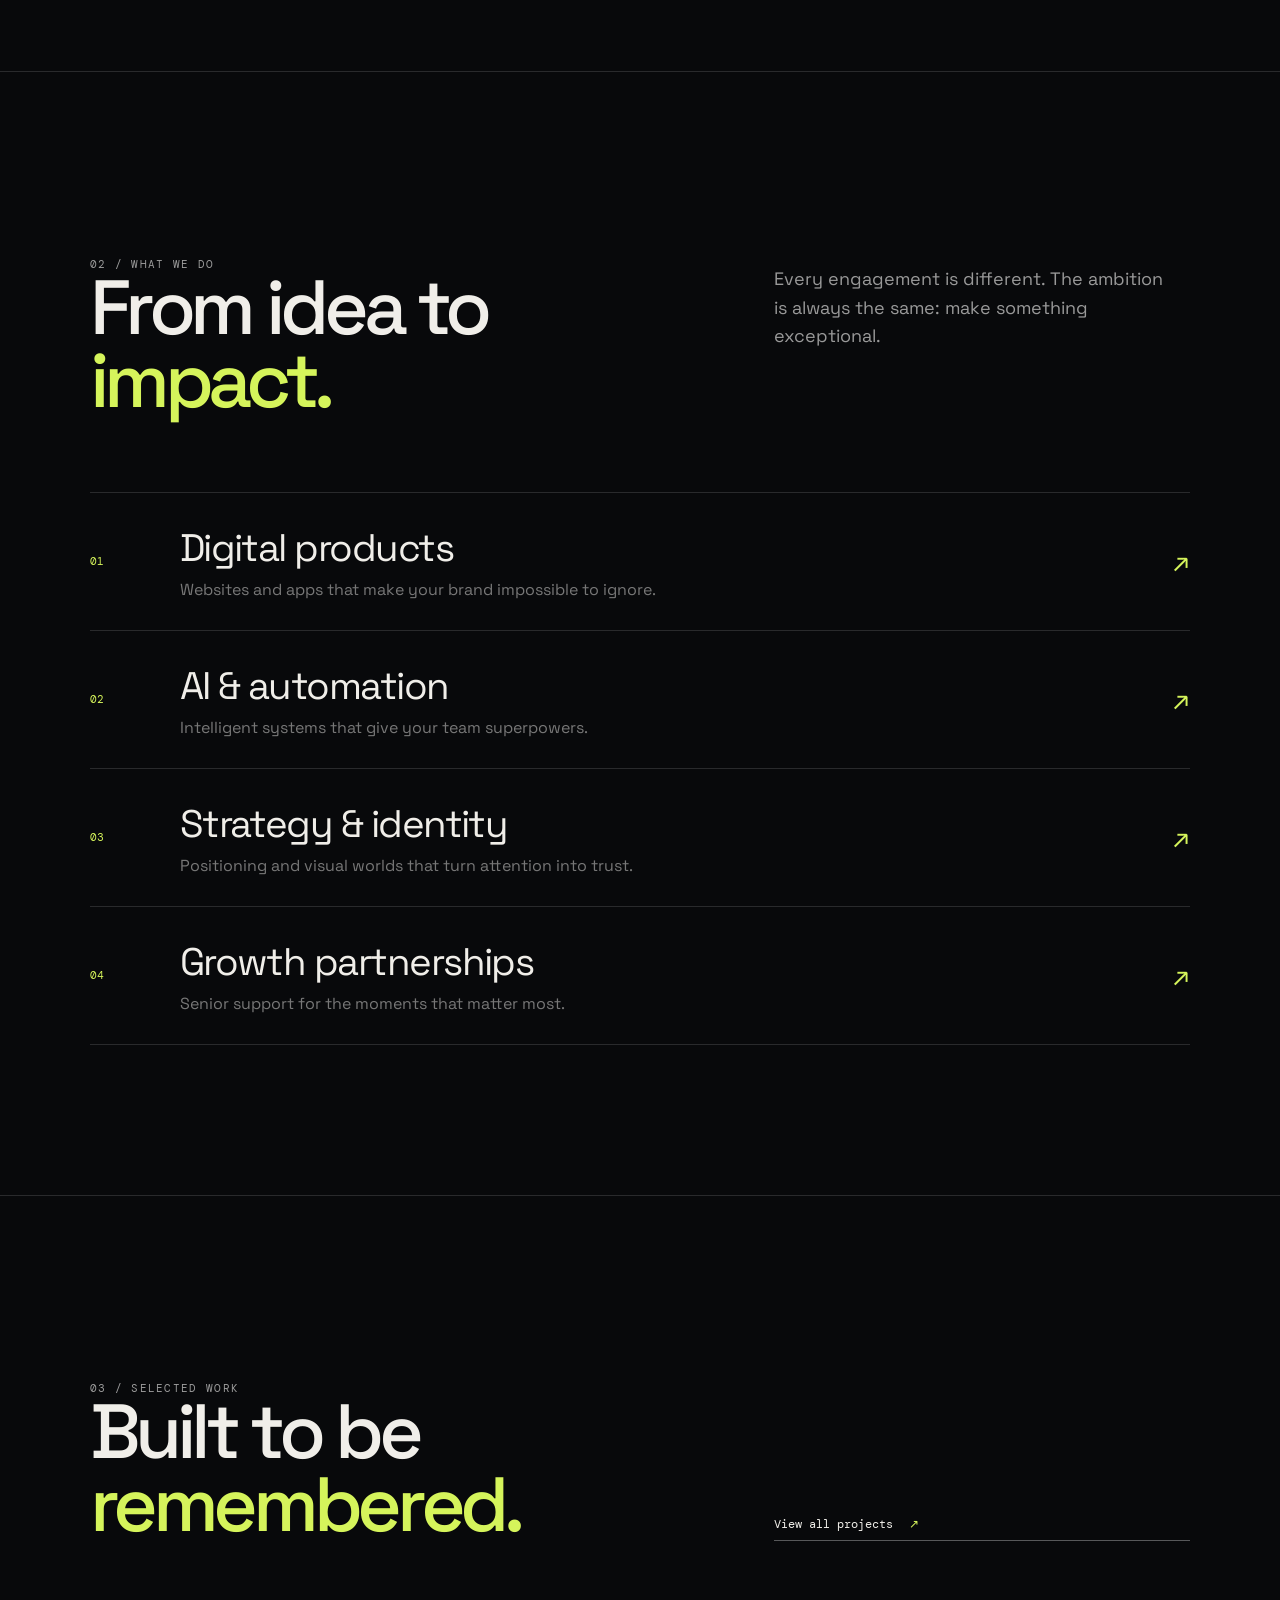
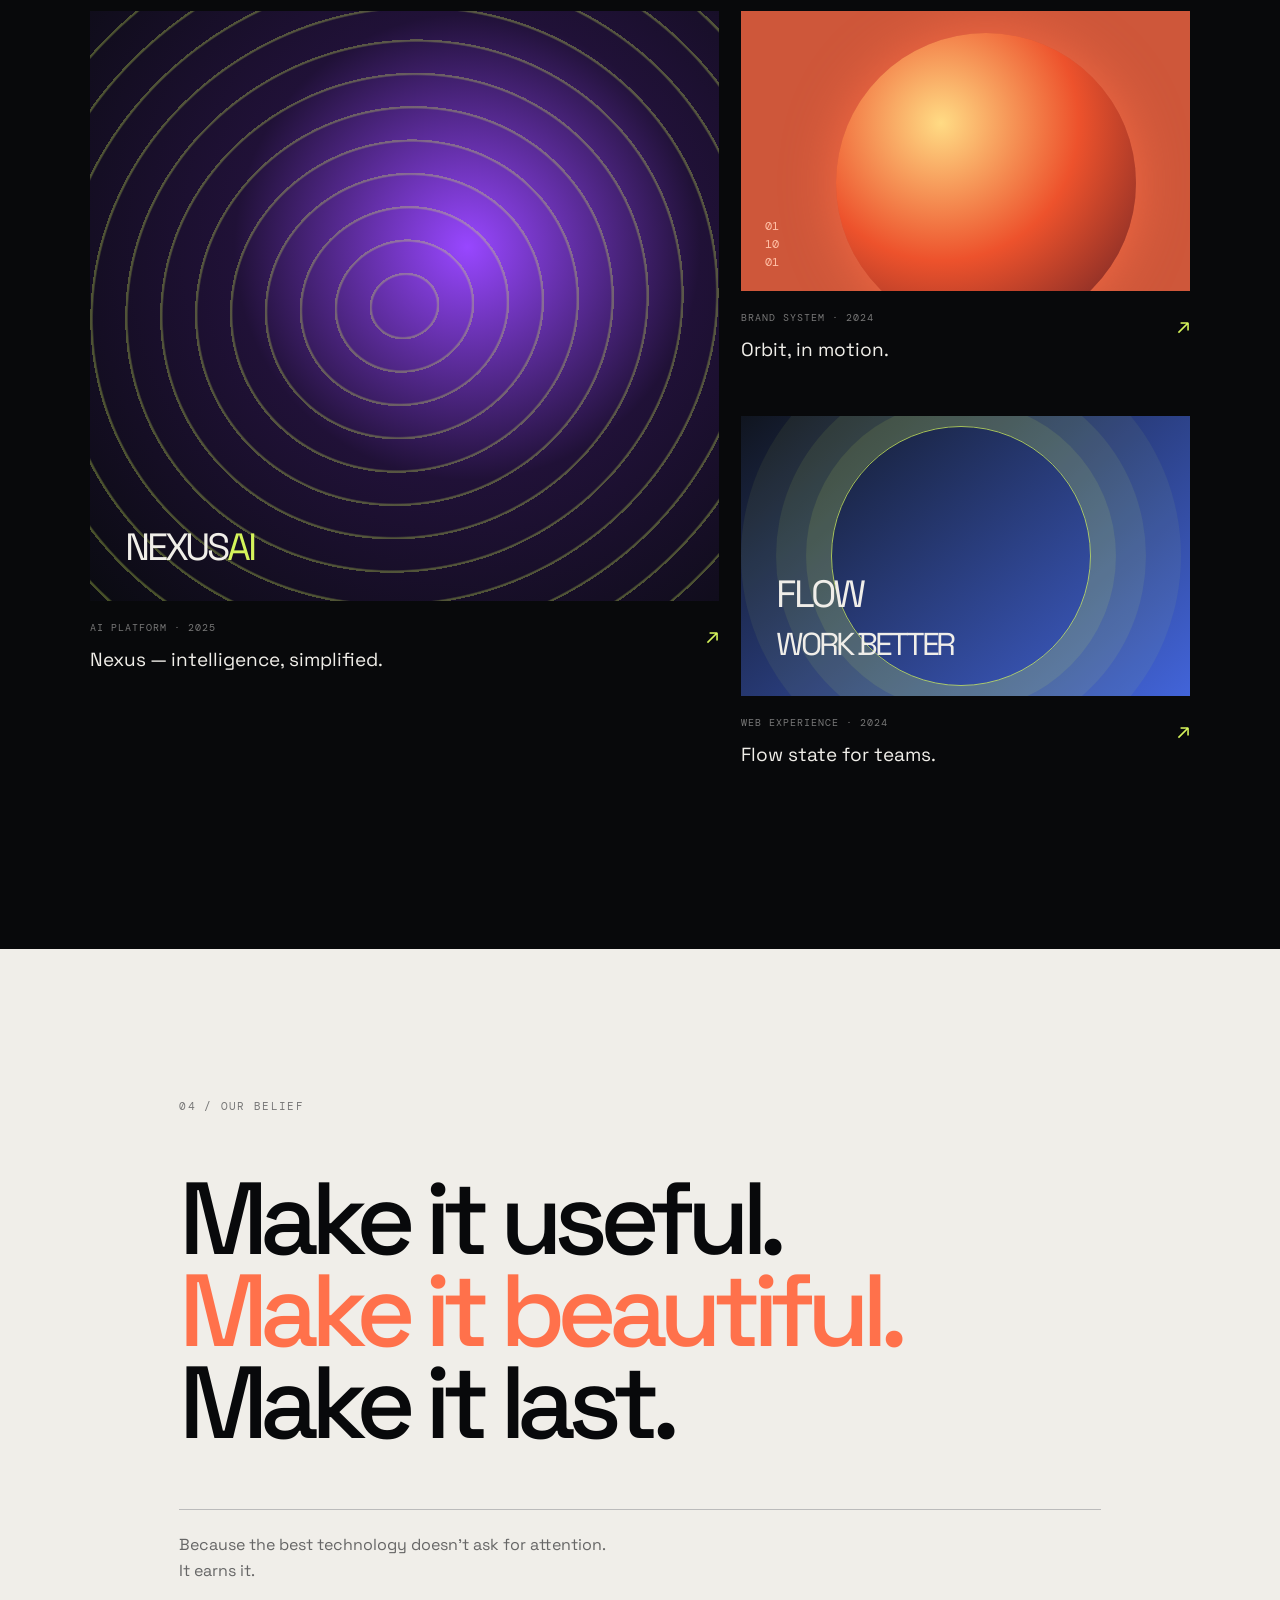
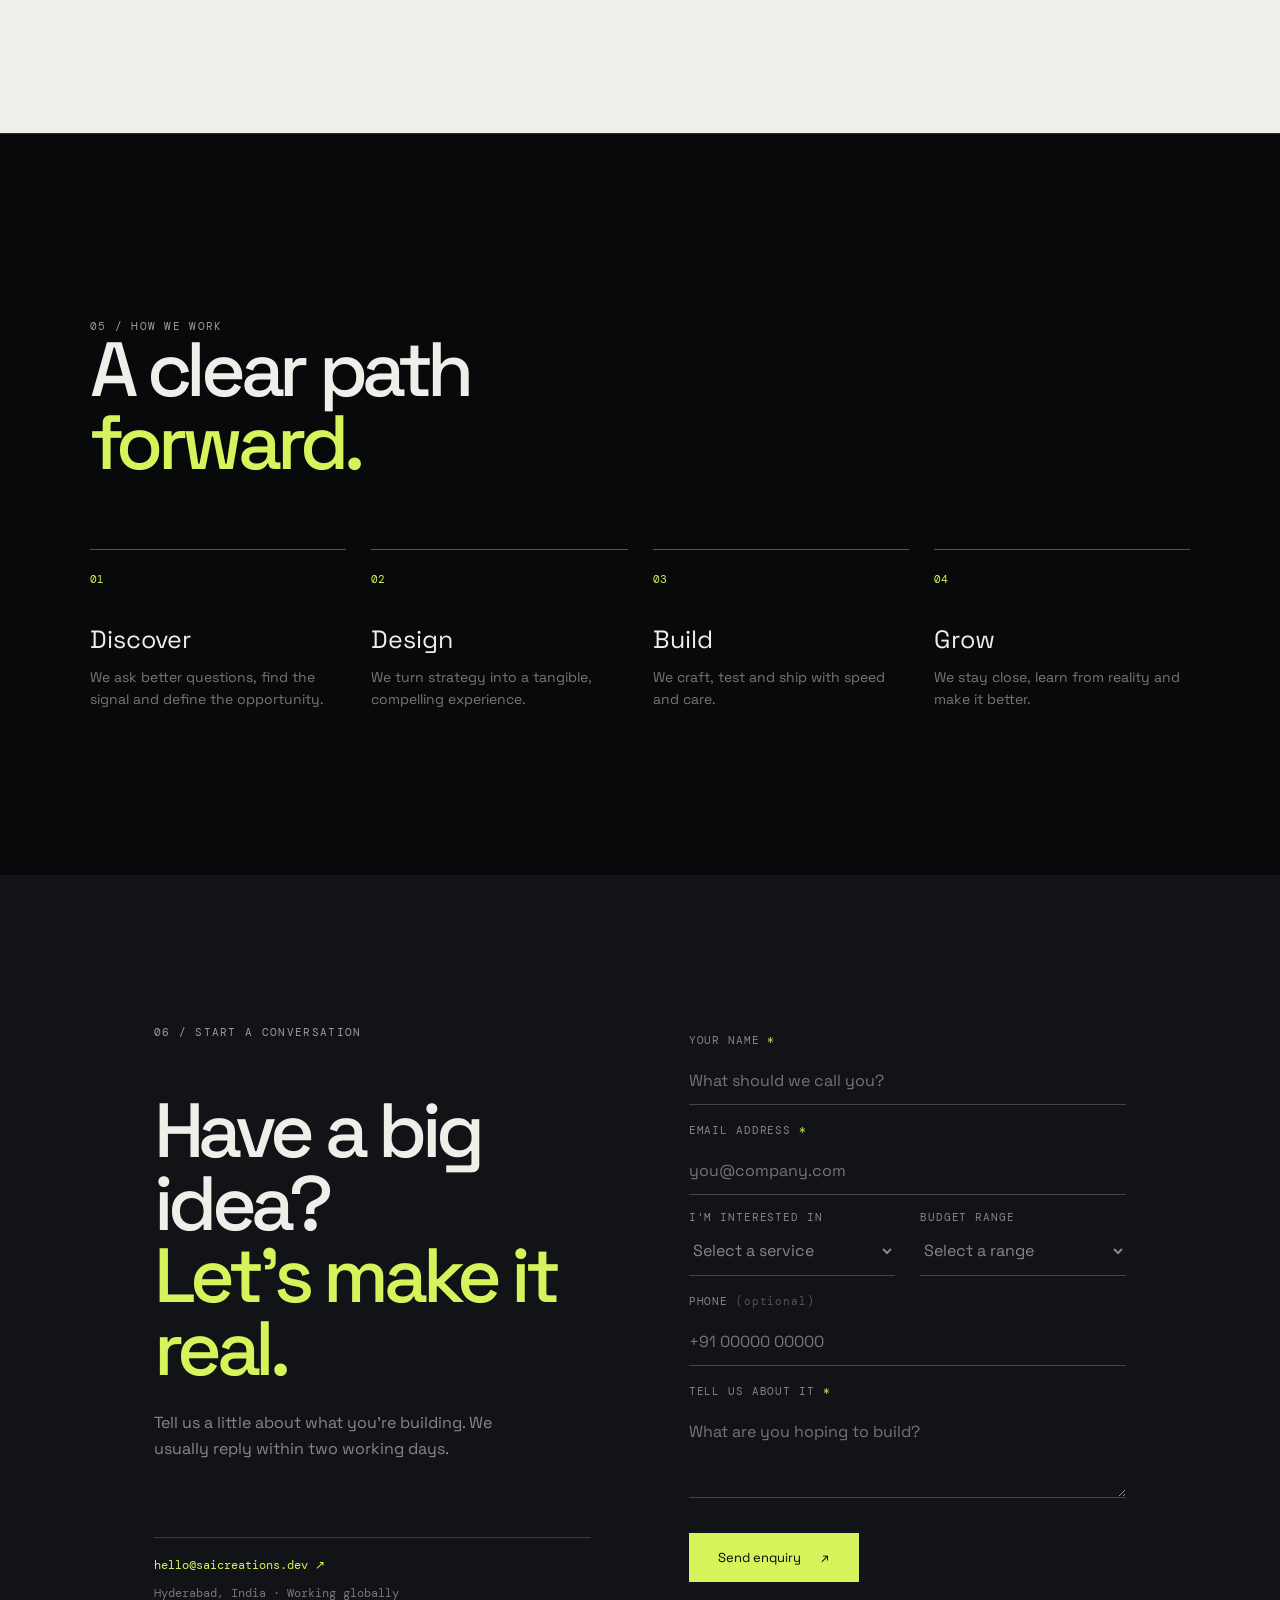
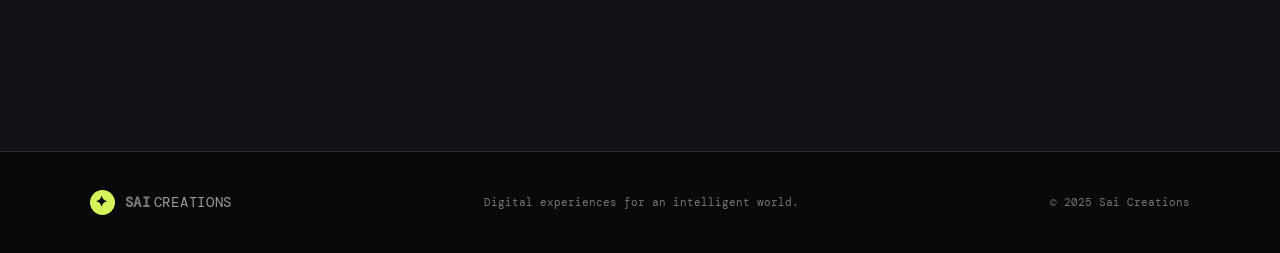
==== commit 697c7eae: "Redesign homepage as AI studio landing page Co-authored-by: Copilot App <223556219+Copilot@users.nor" ====
--- a/templates/index.html
+++ b/templates/index.html
@@ -1,974 +1,96 @@
 <!DOCTYPE html>
-<html class="scroll-smooth" lang="en">
-
+<html lang="en">
 <head>
   <meta charset="utf-8" />
-  <meta content="width=device-width, initial-scale=1.0" name="viewport" />
-  <title>Sai Creations | Engineered Luxury Digital Products</title>
-  <meta name="description"
-    content="We design websites, mobile apps, AI agents, and automation systems that help businesses grow faster with precision engineering." />
-  <script src="https://cdn.tailwindcss.com?plugins=forms,container-queries"></script>
-  <link
-    href="https://fonts.googleapis.com/css2?family=Inter:wght@400;500;600;700;800&family=Geist:wght@400;500&family=Material+Symbols+Outlined:wght,FILL@100..700,0..1&display=swap"
-    rel="stylesheet" />
-  <link href="https://fonts.googleapis.com/css2?family=Geist:wght@100..900&family=Inter:wght@100..900&display=swap"
-    rel="stylesheet" />
+  <meta name="viewport" content="width=device-width, initial-scale=1" />
+  <title>Sai Creations | Intelligent digital experiences</title>
+  <meta name="description" content="Sai Creations builds bold websites, AI agents and automation systems for ambitious teams." />
+  <link rel="preconnect" href="https://fonts.googleapis.com" />
+  <link rel="preconnect" href="https://fonts.gstatic.com" crossorigin />
+  <link href="https://fonts.googleapis.com/css2?family=DM+Mono:wght@400;500&family=Space+Grotesk:wght@400;500;600;700&display=swap" rel="stylesheet" />
   <link rel="stylesheet" href="/static/css/main.css" />
-  <script id="tailwind-config">
-    tailwind.config = {
-      darkMode: "class",
-      theme: {
-        extend: {
-          "colors": {
-            "secondary-fixed-dim": "#ffb690",
-            "secondary-fixed": "#ffdbca",
-            "surface-container-high": "#e8e8e7",
-            "on-error": "#ffffff",
-            "tertiary-fixed-dim": "#c0c1ff",
-            "surface-dim": "#dadad9",
-            "primary": "#000000",
-            "on-tertiary-fixed": "#07006c",
-            "surface-container-lowest": "#ffffff",
-            "surface-container-low": "#f3f4f3",
-            "surface-bright": "#f9f9f8",
-            "on-secondary-fixed-variant": "#783200",
-            "primary-fixed-dim": "#bec6e0",
-            "inverse-on-surface": "#f1f1f0",
-            "inverse-primary": "#bec6e0",
-            "outline-variant": "#c6c6cd",
-            "surface-tint": "#565e74",
-            "error-container": "#ffdad6",
-            "outline": "#76777d",
-            "tertiary-container": "#07006c",
-            "on-primary-container": "#7c839b",
-            "primary-container": "#131b2e",
-            "on-error-container": "#93000a",
-            "tertiary": "#000000",
-            "background": "#f9f9f8",
-            "on-secondary-container": "#5c2400",
-            "secondary": "#9d4300",
-            "on-tertiary": "#ffffff",
-            "on-primary": "#ffffff",
-            "on-surface": "#1a1c1c",
-            "on-tertiary-container": "#7073ff",
-            "on-primary-fixed": "#131b2e",
-            "secondary-container": "#fd761a",
-            "on-tertiary-fixed-variant": "#2f2ebe",
-            "surface-variant": "#e2e2e2",
-            "surface-container": "#eeeeed",
-            "tertiary-fixed": "#e1e0ff",
-            "inverse-surface": "#2f3130",
-            "surface": "#f9f9f8",
-            "error": "#ba1a1a",
-            "on-background": "#1a1c1c",
-            "on-primary-fixed-variant": "#3f465c",
-            "on-secondary": "#ffffff",
-            "on-surface-variant": "#45464d",
-            "on-secondary-fixed": "#341100",
-            "surface-container-highest": "#e2e2e2",
-            "primary-fixed": "#dae2fd"
-          },
-          "borderRadius": {
-            "DEFAULT": "0.25rem",
-            "lg": "0.5rem",
-            "xl": "0.75rem",
-            "full": "9999px"
-          },
-          "spacing": {
-            "xl": "80px",
-            "gutter": "24px",
-            "lg": "48px",
-            "2xl": "120px",
-            "xs": "8px",
-            "base": "4px",
-            "container-max": "1280px",
-            "sm": "16px",
-            "md": "24px"
-          },
-          "fontFamily": {
-            "label-md": ["Geist"],
-            "display-lg-mobile": ["Inter"],
-            "headline-md": ["Inter"],
-            "display-lg": ["Inter"],
-            "display-2xl": ["Inter"],
-            "body-lg": ["Inter"],
-            "body-md": ["Inter"],
-            "label-sm-mono": ["Geist"]
-          },
-          "fontSize": {
-            "label-md": ["14px", { "lineHeight": "20px", "letterSpacing": "0.02em", "fontWeight": "500" }],
-            "display-lg-mobile": ["36px", { "lineHeight": "1.2", "letterSpacing": "-0.02em", "fontWeight": "700" }],
-            "headline-md": ["30px", { "lineHeight": "1.3", "letterSpacing": "-0.01em", "fontWeight": "600" }],
-            "display-lg": ["48px", { "lineHeight": "1.2", "letterSpacing": "-0.02em", "fontWeight": "700" }],
-            "display-2xl": ["72px", { "lineHeight": "1.1", "letterSpacing": "-0.04em", "fontWeight": "800" }],
-            "body-lg": ["18px", { "lineHeight": "1.6", "letterSpacing": "0", "fontWeight": "400" }],
-            "body-md": ["16px", { "lineHeight": "1.5", "letterSpacing": "0", "fontWeight": "400" }],
-            "label-sm-mono": ["12px", { "lineHeight": "16px", "letterSpacing": "0.05em", "fontWeight": "500" }]
-          }
-        },
-      },
-    }
-  </script>
 </head>
-
-<body class="bg-background text-on-surface font-body-md overflow-x-hidden">
-
-  <!-- Toast Notification -->
-  <div id="toast" class="fixed top-6 right-6 z-[100] hidden">
-    <div
-      class="bg-white rounded-2xl shadow-2xl border border-surface-variant px-lg py-md flex items-center gap-md min-w-[320px] animate-slide-in">
-      <div id="toast-icon" class="w-10 h-10 rounded-full flex items-center justify-center shrink-0"></div>
-      <div>
-        <p id="toast-title" class="font-bold text-sm"></p>
-        <p id="toast-msg" class="text-on-surface-variant text-sm mt-1"></p>
-      </div>
-      <button onclick="hideToast()" class="ml-auto text-outline hover:text-primary transition-colors">
-        <span class="material-symbols-outlined text-lg">close</span>
-      </button>
-    </div>
+<body>
+  <div id="toast" class="toast hidden">
+    <div id="toast-icon" class="toast-icon"></div>
+    <div><strong id="toast-title"></strong><p id="toast-msg"></p></div>
+    <button onclick="hideToast()" aria-label="Close notification">&times;</button>
   </div>
 
-  <!-- Top Navigation Shell -->
-  <header
-    class="fixed top-0 left-1/2 -translate-x-1/2 w-[90%] max-w-container-max mt-6 rounded-full bg-white/70 backdrop-blur-xl border border-white/20 shadow-[0_4px_6px_-1px_rgba(0,0,0,0.05)] z-50 transition-all duration-300">
-    <nav class="flex justify-between items-center px-8 py-4">
-      <div class="flex items-center gap-xs">
-        <span class="font-bold text-xl tracking-tight text-primary">Sai Creations</span>
-      </div>
-      <div class="hidden md:flex items-center gap-lg">
-        <a class="font-label-md text-label-md uppercase tracking-widest text-primary font-bold hover:scale-105 transition-all"
-          href="#home">Home</a>
-        <a class="font-label-md text-label-md uppercase tracking-widest text-on-surface-variant hover:text-secondary transition-all"
-          href="#services">Services</a>
-        <a class="font-label-md text-label-md uppercase tracking-widest text-on-surface-variant hover:text-secondary transition-all"
-          href="#portfolio">Portfolio</a>
-        <a class="font-label-md text-label-md uppercase tracking-widest text-on-surface-variant hover:text-secondary transition-all"
-          href="#about">About</a>
-        <a class="font-label-md text-label-md uppercase tracking-widest text-on-surface-variant hover:text-secondary transition-all"
-          href="#process">Process</a>
-        <a class="font-label-md text-label-md uppercase tracking-widest text-on-surface-variant hover:text-secondary transition-all"
-          href="#pricing">Pricing</a>
-      </div>
-      <div class="flex items-center gap-md">
-        <a class="bg-primary text-on-primary px-sm py-xs rounded-full font-label-md text-label-md hover:scale-105 active:scale-95 transition-all duration-200"
-          href="#contact-form">Book a Call</a>
-        <button id="menu-btn" class="md:hidden flex items-center" onclick="toggleMobileMenu()">
-          <span class="material-symbols-outlined">menu</span>
-        </button>
-      </div>
+  <header class="site-header">
+    <a class="brand" href="#home" aria-label="Sai Creations home"><span class="brand-mark">✦</span><span>SAI<span>CREATIONS</span></span></a>
+    <nav class="desktop-nav" aria-label="Main navigation">
+      <a href="#services">Services</a><a href="#work">Selected work</a><a href="#about">About</a><a href="#process">Process</a>
     </nav>
-    <!-- Mobile Menu -->
-    <div id="mobile-menu" class="hidden md:hidden px-8 pb-4 flex-col gap-md border-t border-surface-variant mt-2 pt-4">
-      <a class="font-label-md text-label-md uppercase tracking-widest py-sm" href="#home"
-        onclick="toggleMobileMenu()">Home</a>
-      <a class="font-label-md text-label-md uppercase tracking-widest text-on-surface-variant py-sm" href="#services"
-        onclick="toggleMobileMenu()">Services</a>
-      <a class="font-label-md text-label-md uppercase tracking-widest text-on-surface-variant py-sm" href="#portfolio"
-        onclick="toggleMobileMenu()">Portfolio</a>
-      <a class="font-label-md text-label-md uppercase tracking-widest text-on-surface-variant py-sm" href="#process"
-        onclick="toggleMobileMenu()">Process</a>
-      <a class="font-label-md text-label-md uppercase tracking-widest text-on-surface-variant py-sm" href="#pricing"
-        onclick="toggleMobileMenu()">Pricing</a>
-      <a class="bg-primary text-on-primary px-sm py-xs rounded-full font-label-md text-label-md text-center"
-        href="#contact-form" onclick="toggleMobileMenu()">Book a Call</a>
-    </div>
+    <a class="header-cta" href="#contact-form">Let's talk <span>↗</span></a>
+    <button class="menu-toggle" id="menu-btn" onclick="toggleMobileMenu()" aria-label="Open menu">☰</button>
+    <nav id="mobile-menu" class="mobile-nav">
+      <a href="#services" onclick="toggleMobileMenu()">Services</a><a href="#work" onclick="toggleMobileMenu()">Work</a>
+      <a href="#about" onclick="toggleMobileMenu()">About</a><a href="#contact-form" onclick="toggleMobileMenu()">Let's talk</a>
+    </nav>
   </header>
 
   <main>
-    <!-- Hero Section -->
-    <section class="relative pt-32 pb-2xl px-md overflow-hidden min-h-screen flex items-center" id="home">
-
-      <!-- Full-section warrior background image -->
-      <img
-        src="/static/images/hero-warrior.png"
-        alt="Sai Creations — Digital Warrior"
-        class="absolute inset-0 w-full h-full object-cover object-right"
-        style="z-index: 0; opacity: 0.92;"
-      />
-
-      <!-- Left-to-right gradient overlay so text stays readable -->
-      <div class="absolute inset-0" style="z-index: 1; background: linear-gradient(to right, rgba(249,249,248,1) 0%, rgba(249,249,248,0.97) 35%, rgba(249,249,248,0.7) 58%, rgba(249,249,248,0.05) 100%);"></div>
-
-      <!-- Content -->
-      <div class="relative max-w-container-max mx-auto w-full" style="z-index: 2;">
-        <div class="max-w-xl text-center lg:text-left">
-          <div class="inline-flex items-center gap-xs bg-primary-fixed px-base py-base pr-sm rounded-full mb-md animate-fade-in">
-            <span class="bg-primary text-on-primary text-[10px] font-bold px-xs py-1 rounded-full uppercase tracking-tighter">New</span>
-            <p class="font-label-sm-mono text-label-sm-mono text-on-primary-fixed-variant">AI-Driven Automation for 2026</p>
-          </div>
-          <h1 class="font-display-2xl text-display-lg-mobile md:text-display-2xl text-primary leading-tight mb-md">
-            Build Digital Products That <span class="text-secondary italic">Scale.</span>
-          </h1>
-          <p class="font-body-lg text-body-lg text-on-surface-variant mb-lg">
-            We design websites, mobile apps, AI agents, and automation systems that help businesses grow faster with precision engineering.
-          </p>
-          <div class="flex flex-col sm:flex-row items-center gap-md justify-center lg:justify-start">
-            <a class="bg-primary text-on-primary px-lg py-sm rounded-xl font-headline-md text-body-lg hover:scale-105 active:scale-95 transition-all shadow-lg w-full sm:w-auto text-center" href="#contact-form">
-              Book Free Consultation
-            </a>
-            <a class="border border-outline px-lg py-sm rounded-xl font-headline-md text-body-lg hover:bg-surface-container-low transition-all w-full sm:w-auto text-center" href="#portfolio">
-              View Portfolio
-            </a>
-          </div>
-          <div class="mt-xl pt-lg border-t border-surface-variant">
-            <p class="font-label-sm-mono text-label-sm-mono text-outline uppercase tracking-widest mb-md">Trusted by innovators</p>
-            <div class="flex flex-wrap items-center justify-center lg:justify-start gap-lg opacity-50 grayscale hover:grayscale-0 transition-all duration-500">
-              <div class="font-display-lg font-bold">VERCEL</div>
-              <div class="font-display-lg font-bold">STRIPE</div>
-              <div class="font-display-lg font-bold">LINEAR</div>
-              <div class="font-display-lg font-bold">FRAMER</div>
-            </div>
-          </div>
-        </div>
+    <section class="hero" id="home">
+      <div class="hero-copy">
+        <p class="eyebrow"><span class="eyebrow-dot"></span> Independent digital studio · Hyderabad / Worldwide</p>
+        <h1>Build what<br /><em>matters.</em></h1>
+        <p class="hero-lede">We turn complex ideas into clear, high-performing digital products — from first sketch to intelligent systems that scale.</p>
+        <div class="hero-actions"><a class="button button-primary" href="#contact-form">Start a project <span>↗</span></a><a class="text-link" href="#work">Explore our work <span>↓</span></a></div>
+        <div class="hero-proof"><span>Trusted by teams building the future</span><div class="proof-logos"><b>ARC</b><b>northstar</b><b>WAVE</b><b>kinetic</b></div></div>
       </div>
-
+      <div class="hero-art">
+        <div class="art-grid"></div><div class="art-orbit orbit-one"></div><div class="art-orbit orbit-two"></div>
+        <div class="art-image"><img src="/static/images/hero-warrior.png" alt="Digital systems and technology" /></div>
+        <div class="float-card float-card-top"><small>01 / STRATEGY</small><strong>Clarity<br />creates momentum.</strong></div>
+        <div class="float-card float-card-bottom"><span class="pulse"></span><small>BUILD STATUS</small><strong>Always moving <i>↗</i></strong></div>
+      </div>
+      <div class="scroll-cue"><span>Scroll to explore</span><i></i></div>
     </section>
 
-    <!-- Services Section -->
-    <section class="py-2xl bg-surface-bright" id="services">
-      <div class="max-w-container-max mx-auto px-md">
-        <div class="text-center mb-2xl">
-          <h2 class="font-display-lg text-display-lg-mobile md:text-display-lg text-primary mb-md">Engineered Solutions
-          </h2>
-          <p class="text-on-surface-variant max-w-2xl mx-auto">We combine technical excellence with artistic flair to
-            build products that dominate markets.</p>
-        </div>
-        <div class="grid grid-cols-1 md:grid-cols-2 lg:grid-cols-3 gap-lg">
-          <!-- Card 1 -->
-          <div class="gradient-border bg-white p-lg rounded-2xl hover:-translate-y-2 transition-all duration-300">
-            <div class="w-12 h-12 bg-primary-fixed rounded-xl flex items-center justify-center text-primary mb-md">
-              <span class="material-symbols-outlined">language</span>
-            </div>
-            <h3 class="font-headline-md text-headline-md mb-sm">Website Development</h3>
-            <p class="text-on-surface-variant mb-md">High-performance, SEO-optimized web experiences built with Next.js
-              and Framer Motion.</p>
-            <ul class="space-y-xs">
-              <li class="flex items-center gap-xs text-label-md font-label-md text-on-surface"><span
-                  class="material-symbols-outlined text-secondary scale-75">check_circle</span> Responsive Design</li>
-              <li class="flex items-center gap-xs text-label-md font-label-md text-on-surface"><span
-                  class="material-symbols-outlined text-secondary scale-75">check_circle</span> Headless CMS</li>
-            </ul>
-          </div>
-          <!-- Card 2 -->
-          <div class="gradient-border bg-white p-lg rounded-2xl hover:-translate-y-2 transition-all duration-300">
-            <div class="w-12 h-12 bg-secondary-fixed rounded-xl flex items-center justify-center text-secondary mb-md">
-              <span class="material-symbols-outlined">smartphone</span>
-            </div>
-            <h3 class="font-headline-md text-headline-md mb-sm">Mobile App Development</h3>
-            <p class="text-on-surface-variant mb-md">Native and cross-platform apps that provide seamless experiences
-              across iOS and Android.</p>
-            <ul class="space-y-xs">
-              <li class="flex items-center gap-xs text-label-md font-label-md text-on-surface"><span
-                  class="material-symbols-outlined text-secondary scale-75">check_circle</span> React Native</li>
-              <li class="flex items-center gap-xs text-label-md font-label-md text-on-surface"><span
-                  class="material-symbols-outlined text-secondary scale-75">check_circle</span> Smooth Animations</li>
-            </ul>
-          </div>
-          <!-- Card 3 -->
-          <div class="gradient-border bg-white p-lg rounded-2xl hover:-translate-y-2 transition-all duration-300">
-            <div
-              class="w-12 h-12 bg-tertiary-fixed rounded-xl flex items-center justify-center text-tertiary-container mb-md">
-              <span class="material-symbols-outlined">psychology</span>
-            </div>
-            <h3 class="font-headline-md text-headline-md mb-sm">AI Agents</h3>
-            <p class="text-on-surface-variant mb-md">Custom LLM integrations and autonomous agents that handle complex
-              business logic.</p>
-            <ul class="space-y-xs">
-              <li class="flex items-center gap-xs text-label-md font-label-md text-on-surface"><span
-                  class="material-symbols-outlined text-secondary scale-75">check_circle</span> RAG Systems</li>
-              <li class="flex items-center gap-xs text-label-md font-label-md text-on-surface"><span
-                  class="material-symbols-outlined text-secondary scale-75">check_circle</span> Multi-agent flows</li>
-            </ul>
-          </div>
-          <!-- Card 4 -->
-          <div class="gradient-border bg-white p-lg rounded-2xl hover:-translate-y-2 transition-all duration-300">
-            <div
-              class="w-12 h-12 bg-surface-container-high rounded-xl flex items-center justify-center text-primary mb-md">
-              <span class="material-symbols-outlined">settings_suggest</span>
-            </div>
-            <h3 class="font-headline-md text-headline-md mb-sm">Business Automation</h3>
-            <p class="text-on-surface-variant mb-md">Connect your favorite tools and eliminate manual tasks with
-              advanced API integrations.</p>
-            <ul class="space-y-xs">
-              <li class="flex items-center gap-xs text-label-md font-label-md text-on-surface"><span
-                  class="material-symbols-outlined text-secondary scale-75">check_circle</span> Custom APIs</li>
-              <li class="flex items-center gap-xs text-label-md font-label-md text-on-surface"><span
-                  class="material-symbols-outlined text-secondary scale-75">check_circle</span> Zapier/Make Expert</li>
-            </ul>
-          </div>
-          <!-- Card 5 -->
-          <div class="gradient-border bg-white p-lg rounded-2xl hover:-translate-y-2 transition-all duration-300">
-            <div
-              class="w-12 h-12 bg-primary-fixed-dim rounded-xl flex items-center justify-center text-on-primary-fixed mb-md">
-              <span class="material-symbols-outlined">cloud_done</span>
-            </div>
-            <h3 class="font-headline-md text-headline-md mb-sm">SaaS Products</h3>
-            <p class="text-on-surface-variant mb-md">Full-cycle SaaS development from MVP to global scale with robust
-              architecture.</p>
-            <ul class="space-y-xs">
-              <li class="flex items-center gap-xs text-label-md font-label-md text-on-surface"><span
-                  class="material-symbols-outlined text-secondary scale-75">check_circle</span> Scalable Backend</li>
-              <li class="flex items-center gap-xs text-label-md font-label-md text-on-surface"><span
-                  class="material-symbols-outlined text-secondary scale-75">check_circle</span> Secure Payments</li>
-            </ul>
-          </div>
-          <!-- Card 6 -->
-          <div class="gradient-border bg-white p-lg rounded-2xl hover:-translate-y-2 transition-all duration-300">
-            <div
-              class="w-12 h-12 bg-on-secondary-fixed-variant/20 rounded-xl flex items-center justify-center text-secondary mb-md">
-              <span class="material-symbols-outlined">draw</span>
-            </div>
-            <h3 class="font-headline-md text-headline-md mb-sm">UI/UX Design</h3>
-            <p class="text-on-surface-variant mb-md">Editorial-grade design that converts visitors into lifelong loyal
-              customers.</p>
-            <ul class="space-y-xs">
-              <li class="flex items-center gap-xs text-label-md font-label-md text-on-surface"><span
-                  class="material-symbols-outlined text-secondary scale-75">check_circle</span> Design Systems</li>
-              <li class="flex items-center gap-xs text-label-md font-label-md text-on-surface"><span
-                  class="material-symbols-outlined text-secondary scale-75">check_circle</span> Prototyping</li>
-            </ul>
-          </div>
-        </div>
+    <div class="ticker" aria-label="Capabilities"><div>STRATEGY <span>✦</span> DESIGN <span>✦</span> DEVELOPMENT <span>✦</span> AI SYSTEMS <span>✦</span> AUTOMATION <span>✦</span> STRATEGY <span>✦</span> DESIGN <span>✦</span> DEVELOPMENT <span>✦</span> AI SYSTEMS <span>✦</span> AUTOMATION <span>✦</span></div></div>
+
+    <section class="intro section" id="about">
+      <div class="section-kicker">01 / WHO WE ARE</div>
+      <div class="intro-content"><h2>Good technology<br /><span>feels inevitable.</span></h2><div><p>We are a small, senior team that blends strategy, design and engineering to make digital experiences people remember.</p><a class="text-link" href="#contact-form">More about us <span>↗</span></a></div></div>
+      <div class="stats-row"><div><strong>50<span>+</span></strong><small>Projects shipped</small></div><div><strong>20<span>+</span></strong><small>Happy partners</small></div><div><strong>95<span>%</span></strong><small>Would recommend</small></div><div><strong>24<span>/7</span></strong><small>Thinking ahead</small></div></div>
+    </section>
+
+    <section class="services section" id="services">
+      <div class="section-heading"><div><div class="section-kicker">02 / WHAT WE DO</div><h2>From idea to<br /><span>impact.</span></h2></div><p>Every engagement is different. The ambition is always the same: make something exceptional.</p></div>
+      <div class="service-list">
+        <article class="service-item"><span class="service-number">01</span><div><h3>Digital products</h3><p>Websites and apps that make your brand impossible to ignore.</p></div><span class="service-icon">↗</span></article>
+        <article class="service-item"><span class="service-number">02</span><div><h3>AI & automation</h3><p>Intelligent systems that give your team superpowers.</p></div><span class="service-icon">↗</span></article>
+        <article class="service-item"><span class="service-number">03</span><div><h3>Strategy & identity</h3><p>Positioning and visual worlds that turn attention into trust.</p></div><span class="service-icon">↗</span></article>
+        <article class="service-item"><span class="service-number">04</span><div><h3>Growth partnerships</h3><p>Senior support for the moments that matter most.</p></div><span class="service-icon">↗</span></article>
       </div>
     </section>
 
-    <!-- Portfolio Section -->
-    <section class="py-2xl" id="portfolio">
-      <div class="max-w-container-max mx-auto px-md">
-        <div class="flex flex-col md:flex-row justify-between items-end mb-2xl gap-md">
-          <div class="max-w-xl">
-            <h2 class="font-display-lg text-display-lg-mobile md:text-display-lg text-primary mb-md">Selected Work</h2>
-            <p class="text-on-surface-variant">Explore how we helped our clients redefine their digital presence with
-              cutting-edge technology.</p>
-          </div>
-        </div>
-        <div class="grid grid-cols-1 md:grid-cols-2 lg:grid-cols-3 gap-lg">
-          <!-- Project 1 -->
-          <div class="group cursor-pointer">
-            <div class="relative overflow-hidden rounded-2xl mb-md h-80">
-              <img class="w-full h-full object-cover transition-transform duration-700 group-hover:scale-110"
-                alt="Luxe Commerce Platform"
-                src="https://lh3.googleusercontent.com/aida-public/[base64]" />
-              <div
-                class="absolute inset-0 bg-gradient-to-t from-primary/80 to-transparent opacity-0 group-hover:opacity-100 transition-opacity duration-300 flex items-end p-lg">
-                <span class="text-on-primary font-label-md uppercase tracking-widest">+ View Case Study</span>
-              </div>
-            </div>
-            <p class="text-secondary font-label-sm-mono uppercase tracking-widest mb-xs">Next.js • Shopify • Tailwind
-            </p>
-            <h4 class="font-headline-md text-headline-md mb-xs">Luxe Commerce Platform</h4>
-            <p class="text-on-surface-variant">Increased conversion by 145% through optimized checkout flows.</p>
-          </div>
-          <!-- Project 2 -->
-          <div class="group cursor-pointer">
-            <div class="relative overflow-hidden rounded-2xl mb-md h-80">
-              <img class="w-full h-full object-cover transition-transform duration-700 group-hover:scale-110"
-                alt="AI Support Ecosystem"
-                src="https://lh3.googleusercontent.com/aida-public/[base64]" />
-              <div
-                class="absolute inset-0 bg-gradient-to-t from-primary/80 to-transparent opacity-0 group-hover:opacity-100 transition-opacity duration-300 flex items-end p-lg">
-                <span class="text-on-primary font-label-md uppercase tracking-widest">+ View Case Study</span>
-              </div>
-            </div>
-            <p class="text-secondary font-label-sm-mono uppercase tracking-widest mb-xs">OpenAI • Python • Node.js</p>
-            <h4 class="font-headline-md text-headline-md mb-xs">AI Support Ecosystem</h4>
-            <p class="text-on-surface-variant">Automated 80% of routine inquiries with 98% accuracy.</p>
-          </div>
-          <!-- Project 3 -->
-          <div class="group cursor-pointer">
-            <div class="relative overflow-hidden rounded-2xl mb-md h-80">
-              <img class="w-full h-full object-cover transition-transform duration-700 group-hover:scale-110"
-                alt="Estate Navigator Pro"
-                src="https://lh3.googleusercontent.com/aida-public/[base64]" />
-              <div
-                class="absolute inset-0 bg-gradient-to-t from-primary/80 to-transparent opacity-0 group-hover:opacity-100 transition-opacity duration-300 flex items-end p-lg">
-                <span class="text-on-primary font-label-md uppercase tracking-widest">+ View Case Study</span>
-              </div>
-            </div>
-            <p class="text-secondary font-label-sm-mono uppercase tracking-widest mb-xs">React Native • Google Maps •
-              Firebase</p>
-            <h4 class="font-headline-md text-headline-md mb-xs">Estate Navigator Pro</h4>
-            <p class="text-on-surface-variant">Generated $12M in leads within the first three months of launch.</p>
-          </div>
-        </div>
+    <section class="work section" id="work">
+      <div class="section-heading"><div><div class="section-kicker">03 / SELECTED WORK</div><h2>Built to be<br /><span>remembered.</span></h2></div><a class="text-link" href="#contact-form">View all projects <span>↗</span></a></div>
+      <div class="project-grid">
+        <article class="project project-large"><div class="project-visual visual-purple"><div class="visual-lines"></div><div class="visual-label">NEXUS<span>AI</span></div></div><div class="project-meta"><div><small>AI PLATFORM · 2025</small><h3>Nexus — intelligence, simplified.</h3></div><span>↗</span></div></article>
+        <article class="project"><div class="project-visual visual-orange"><div class="orange-sphere"></div><div class="visual-code">01<br />10<br />01</div></div><div class="project-meta"><div><small>BRAND SYSTEM · 2024</small><h3>Orbit, in motion.</h3></div><span>↗</span></div></article>
+        <article class="project"><div class="project-visual visual-blue"><div class="blue-rings"></div><div class="visual-label">FLOW<br /><small>WORK BETTER</small></div></div><div class="project-meta"><div><small>WEB EXPERIENCE · 2024</small><h3>Flow state for teams.</h3></div><span>↗</span></div></article>
       </div>
     </section>
 
-    <!-- Metrics Section -->
-    <section class="py-2xl bg-primary text-on-primary">
-      <div class="max-w-container-max mx-auto px-md">
-        <div class="grid grid-cols-2 lg:grid-cols-4 gap-xl">
-          <div class="text-center">
-            <span class="font-display-lg text-display-lg-mobile md:text-display-lg block mb-xs counter"
-              data-target="50">0</span>
-            <p class="font-label-sm-mono uppercase tracking-widest text-on-primary-fixed-variant">Projects Delivered</p>
-          </div>
-          <div class="text-center border-l border-white/10">
-            <span class="font-display-lg text-display-lg-mobile md:text-display-lg block mb-xs counter"
-              data-target="20">0</span>
-            <p class="font-label-sm-mono uppercase tracking-widest text-on-primary-fixed-variant">Happy Clients</p>
-          </div>
-          <div class="text-center border-l border-white/10">
-            <span class="font-display-lg text-display-lg-mobile md:text-display-lg block mb-xs">95%</span>
-            <p class="font-label-sm-mono uppercase tracking-widest text-on-primary-fixed-variant">Satisfaction Rate</p>
-          </div>
-          <div class="text-center border-l border-white/10">
-            <span class="font-display-lg text-display-lg-mobile md:text-display-lg block mb-xs">24/7</span>
-            <p class="font-label-sm-mono uppercase tracking-widest text-on-primary-fixed-variant">Active Support</p>
-          </div>
-        </div>
-      </div>
-    </section>
+    <section class="statement section"><div class="section-kicker">04 / OUR BELIEF</div><h2>Make it useful.<br /><i>Make it beautiful.</i><br />Make it last.</h2><div class="statement-line"></div><p>Because the best technology doesn't ask for attention.<br />It earns it.</p></section>
 
-    <!-- ── ABOUT ME SECTION ── -->
-    <section class="py-2xl bg-surface-bright" id="about">
-      <div class="max-w-container-max mx-auto px-md">
-        <!-- Section Label -->
-        <div class="text-center mb-2xl">
-          <span class="text-secondary font-label-sm-mono uppercase tracking-widest">The Human Behind The Code</span>
-          <h2 class="font-display-lg text-display-lg-mobile md:text-display-lg text-primary mt-sm">About Me</h2>
-        </div>
+    <section class="process section" id="process"><div class="section-heading"><div><div class="section-kicker">05 / HOW WE WORK</div><h2>A clear path<br /><span>forward.</span></h2></div></div><div class="process-grid"><div><span>01</span><h3>Discover</h3><p>We ask better questions, find the signal and define the opportunity.</p></div><div><span>02</span><h3>Design</h3><p>We turn strategy into a tangible, compelling experience.</p></div><div><span>03</span><h3>Build</h3><p>We craft, test and ship with speed and care.</p></div><div><span>04</span><h3>Grow</h3><p>We stay close, learn from reality and make it better.</p></div></div></section>
 
-        <!-- Main Card -->
-        <div class="bg-white rounded-3xl shadow-xl border border-surface-variant overflow-hidden max-w-5xl mx-auto">
-          <div class="grid grid-cols-1 lg:grid-cols-[340px_1fr]">
-
-            <!-- Photo Column -->
-            <div class="relative overflow-hidden h-80 lg:h-auto">
-              <img
-                src="/static/images/sai-teja.jpg"
-                alt="Gajavelli Sai Teja — Founder, Sai Creations"
-                class="w-full h-full object-cover object-top grayscale hover:grayscale-0 transition-all duration-700"
-                onerror="this.src='https://ui-avatars.com/api/?name=Sai+Teja&background=131b2e&color=fff&size=400&font-size=0.33&bold=true'"
-              />
-              <div class="absolute inset-0 bg-gradient-to-t from-primary/40 to-transparent lg:bg-gradient-to-r lg:from-transparent lg:to-white/20"></div>
-            </div>
-
-            <!-- Content Column -->
-            <div class="p-lg md:p-2xl flex flex-col justify-center">
-              <!-- Quote Mark -->
-              <div class="flex gap-xs mb-md">
-                <div class="w-5 h-8 bg-secondary rounded-sm"></div>
-                <div class="w-5 h-8 bg-secondary rounded-sm"></div>
-              </div>
-
-              <!-- Quote Text -->
-              <blockquote class="font-display-lg text-body-lg md:text-headline-md font-bold text-primary leading-snug mb-lg">
-                Sai Creations helps founders and teams ship stunning, strategically sound products that engage their audience. Our team works closely with you to ensure every detail is aligned with your goals.
-              </blockquote>
-
-              <!-- Bio -->
-              <p class="text-on-surface-variant text-sm leading-relaxed mb-xl">
-                From concept to launch, we craft websites, mobile and web apps, brand identity, and custom software that not only look exceptional but also drive results — building products that last.
-              </p>
-
-              <!-- Founder Info -->
-              <div class="border-t border-surface-variant pt-lg">
-                <p class="font-bold text-primary text-lg">Gajavelli Sai Teja</p>
-                <p class="text-on-surface-variant text-sm mb-lg">Founder & Full-Stack Engineer</p>
-
-                <!-- Social Links Grid -->
-                <div class="grid grid-cols-1 sm:grid-cols-2 gap-sm">
-
-                  <!-- GitHub -->
-                  <a href="https://github.com/saiteja00743" target="_blank" rel="noopener noreferrer"
-                    class="group flex items-center gap-sm px-md py-sm rounded-xl bg-surface-container-low border border-surface-variant hover:border-primary hover:bg-primary hover:text-on-primary transition-all duration-200">
-                    <svg class="w-4 h-4 shrink-0 fill-current" viewBox="0 0 24 24"><path d="M12 0C5.37 0 0 5.37 0 12c0 5.31 3.435 9.795 8.205 11.385.6.105.825-.255.825-.57 0-.285-.015-1.23-.015-2.235-3.015.555-3.795-.735-4.035-1.41-.135-.345-.72-1.41-1.23-1.695-.42-.225-1.02-.78-.015-.795.945-.015 1.62.87 1.845 1.23 1.08 1.815 2.805 1.305 3.495.99.105-.78.42-1.305.765-1.605-2.67-.3-5.46-1.335-5.46-5.925 0-1.305.465-2.385 1.23-3.225-.12-.3-.54-1.53.12-3.18 0 0 1.005-.315 3.3 1.23.96-.27 1.98-.405 3-.405s2.04.135 3 .405c2.295-1.56 3.3-1.23 3.3-1.23.66 1.65.24 2.88.12 3.18.765.84 1.23 1.905 1.23 3.225 0 4.605-2.805 5.625-5.475 5.925.435.375.81 1.095.81 2.22 0 1.605-.015 2.895-.015 3.3 0 .315.225.69.825.57A12.02 12.02 0 0 0 24 12c0-6.63-5.37-12-12-12z"/></svg>
-                    <span class="text-sm font-bold">GitHub</span>
-                    <!-- <span class="text-xs opacity-60 ml-auto">saiteja00743</span> -->
-                  </a>
-
-                  <!-- LinkedIn -->
-                  <a href="https://www.linkedin.com/in/gajavelli-sai-teja-509266246" target="_blank" rel="noopener noreferrer"
-                    class="group flex items-center gap-sm px-md py-sm rounded-xl bg-surface-container-low border border-surface-variant hover:border-[#0077b5] hover:bg-[#0077b5] hover:text-white transition-all duration-200">
-                    <svg class="w-4 h-4 shrink-0 fill-current" viewBox="0 0 24 24"><path d="M20.447 20.452h-3.554v-5.569c0-1.328-.027-3.037-1.852-3.037-1.853 0-2.136 1.445-2.136 2.939v5.667H9.351V9h3.414v1.561h.046c.477-.9 1.637-1.85 3.37-1.85 3.601 0 4.267 2.37 4.267 5.455v6.286zM5.337 7.433a2.062 2.062 0 0 1-2.063-2.065 2.064 2.064 0 1 1 2.063 2.065zm1.782 13.019H3.555V9h3.564v11.452zM22.225 0H1.771C.792 0 0 .774 0 1.729v20.542C0 23.227.792 24 1.771 24h20.451C23.2 24 24 23.227 24 22.271V1.729C24 .774 23.2 0 22.222 0h.003z"/></svg>
-                    <span class="text-sm font-bold">LinkedIn</span>
-                    <!-- <span class="text-xs opacity-60 ml-auto">Sai Teja</span> -->
-                  </a>
-
-                  <!-- Instagram -->
-                  <a href="https://www.instagram.com/sai_teja_gajavelli_007/" target="_blank" rel="noopener noreferrer"
-                    class="group flex items-center gap-sm px-md py-sm rounded-xl bg-surface-container-low border border-surface-variant hover:border-[#E1306C] hover:bg-gradient-to-r hover:from-[#833AB4] hover:via-[#E1306C] hover:to-[#F77737] hover:text-white transition-all duration-200">
-                    <svg class="w-4 h-4 shrink-0 fill-current" viewBox="0 0 24 24"><path d="M12 2.163c3.204 0 3.584.012 4.85.07 3.252.148 4.771 1.691 4.919 4.919.058 1.265.069 1.645.069 4.849 0 3.205-.012 3.584-.069 4.849-.149 3.225-1.664 4.771-4.919 4.919-1.266.058-1.644.07-4.85.07-3.204 0-3.584-.012-4.849-.07-3.26-.149-4.771-1.699-4.919-4.92-.058-1.265-.07-1.644-.07-4.849 0-3.204.013-3.583.07-4.849.149-3.227 1.664-4.771 4.919-4.919 1.266-.057 1.645-.069 4.849-.069zM12 0C8.741 0 8.333.014 7.053.072 2.695.272.273 2.69.073 7.052.014 8.333 0 8.741 0 12c0 3.259.014 3.668.072 4.948.2 4.358 2.618 6.78 6.98 6.98C8.333 23.986 8.741 24 12 24c3.259 0 3.668-.014 4.948-.072 4.354-.2 6.782-2.618 6.979-6.98.059-1.28.073-1.689.073-4.948 0-3.259-.014-3.667-.072-4.947-.196-4.354-2.617-6.78-6.979-6.98C15.668.014 15.259 0 12 0zm0 5.838a6.162 6.162 0 1 0 0 12.324 6.162 6.162 0 0 0 0-12.324zM12 16a4 4 0 1 1 0-8 4 4 0 0 1 0 8zm6.406-11.845a1.44 1.44 0 1 0 0 2.881 1.44 1.44 0 0 0 0-2.881z"/></svg>
-                    <span class="text-sm font-bold">Instagram</span>
-                    <!-- <span class="text-xs opacity-60 ml-auto">@sai_teja_007</span> -->
-                  </a>
-
-                  <!-- Twitter / X -->
-                  <a href="https://x.com/Saigajavelli007" target="_blank" rel="noopener noreferrer"
-                    class="group flex items-center gap-sm px-md py-sm rounded-xl bg-surface-container-low border border-surface-variant hover:border-black hover:bg-black hover:text-white transition-all duration-200">
-                    <svg class="w-4 h-4 shrink-0 fill-current" viewBox="0 0 24 24"><path d="M18.244 2.25h3.308l-7.227 8.26 8.502 11.24H16.17l-4.714-6.231-5.401 6.231H2.746l7.73-8.835L1.254 2.25H8.08l4.259 5.631zm-1.161 17.52h1.833L7.084 4.126H5.117z"/></svg>
-                    <span class="text-sm font-bold">Twitter / X</span>
-                    <!-- <span class="text-xs opacity-60 ml-auto">@Saigajavelli007</span> -->
-                  </a>
-
-                  <!-- LeetCode -->
-                  <a href="https://leetcode.com/u/Sai_Teja_gajavelli__/" target="_blank" rel="noopener noreferrer"
-                    class="group flex items-center gap-sm px-md py-sm rounded-xl bg-surface-container-low border border-surface-variant hover:border-[#FFA116] hover:bg-[#FFA116] hover:text-white transition-all duration-200">
-                    <svg class="w-4 h-4 shrink-0 fill-current" viewBox="0 0 24 24"><path d="M13.483 0a1.374 1.374 0 0 0-.961.438L7.116 6.226l-3.854 4.126a5.266 5.266 0 0 0-1.209 2.104 5.35 5.35 0 0 0-.125.513 5.527 5.527 0 0 0 .062 2.362 5.83 5.83 0 0 0 .349 1.017 5.938 5.938 0 0 0 1.271 1.818l4.277 4.193.039.038c2.248 2.165 5.852 2.133 8.063-.074l2.396-2.392c.54-.54.54-1.414.003-1.955a1.378 1.378 0 0 0-1.951-.003l-2.396 2.392a3.021 3.021 0 0 1-4.205.038l-.02-.019-4.276-4.193c-.652-.64-.972-1.469-.948-2.263a2.68 2.68 0 0 1 .066-.523 2.545 2.545 0 0 1 .619-1.164L9.13 8.114c1.058-1.134 3.204-1.27 4.43-.278l3.501 2.831c.593.48 1.461.387 1.94-.207a1.384 1.384 0 0 0-.207-1.943l-3.5-2.831c-.8-.647-1.lodged-.985-2.814-.985z"/></svg>
-                    <span class="text-sm font-bold">LeetCode</span>
-                    <!-- <span class="text-xs opacity-60 ml-auto">Sai_Teja_gajavelli__</span> -->
-                  </a>
-
-                  <!-- Portfolio -->
-                  <a href="https://my-portfolio-crk3.vercel.app/" target="_blank" rel="noopener noreferrer"
-                    class="group flex items-center gap-sm px-md py-sm rounded-xl bg-primary text-on-primary border border-primary hover:bg-secondary hover:border-secondary transition-all duration-200">
-                    <span class="material-symbols-outlined text-[18px]">open_in_new</span>
-                    <span class="text-sm font-bold">Portfolio</span>
-                    <!-- <span class="text-xs opacity-70 ml-auto">my-portfolio-crk3.vercel.app</span> -->
-                  </a>
-
-                </div>
-              </div>
-            </div>
-          </div>
-        </div>
-      </div>
-    </section>
-
-    <!-- Process Section -->
-    <section class="py-2xl overflow-hidden" id="process">
-      <div class="max-w-container-max mx-auto px-md">
-        <div class="text-center mb-2xl">
-          <h2 class="font-display-lg text-display-lg-mobile md:text-display-lg text-primary mb-md">Our Proven Process
-          </h2>
-          <p class="text-on-surface-variant">A streamlined methodology designed for speed and technical precision.</p>
-        </div>
-        <div class="relative">
-          <div
-            class="hidden lg:block absolute top-1/2 left-0 w-full h-[1px] bg-surface-variant border-t-2 border-dashed border-outline-variant -translate-y-1/2">
-          </div>
-          <div class="grid grid-cols-1 md:grid-cols-3 lg:grid-cols-5 gap-lg">
-            <div class="relative z-10 text-center lg:text-left">
-              <div
-                class="w-12 h-12 bg-primary text-on-primary rounded-full flex items-center justify-center mx-auto lg:mx-0 mb-md font-bold shadow-xl">
-                1</div>
-              <h5 class="font-headline-md text-body-lg font-bold mb-xs">Discovery Call</h5>
-              <p class="text-on-surface-variant text-label-md">We dive deep into your goals and technical requirements.
-              </p>
-            </div>
-            <div class="relative z-10 text-center lg:text-left">
-              <div
-                class="w-12 h-12 bg-white border-2 border-primary text-primary rounded-full flex items-center justify-center mx-auto lg:mx-0 mb-md font-bold shadow-xl">
-                2</div>
-              <h5 class="font-headline-md text-body-lg font-bold mb-xs">Strategy</h5>
-              <p class="text-on-surface-variant text-label-md">Defining architecture, timelines, and precise roadmaps.
-              </p>
-            </div>
-            <div class="relative z-10 text-center lg:text-left">
-              <div
-                class="w-12 h-12 bg-white border-2 border-primary text-primary rounded-full flex items-center justify-center mx-auto lg:mx-0 mb-md font-bold shadow-xl">
-                3</div>
-              <h5 class="font-headline-md text-body-lg font-bold mb-xs">Design &amp; Dev</h5>
-              <p class="text-on-surface-variant text-label-md">Agile development cycles with continuous client feedback.
-              </p>
-            </div>
-            <div class="relative z-10 text-center lg:text-left">
-              <div
-                class="w-12 h-12 bg-white border-2 border-primary text-primary rounded-full flex items-center justify-center mx-auto lg:mx-0 mb-md font-bold shadow-xl">
-                4</div>
-              <h5 class="font-headline-md text-body-lg font-bold mb-xs">Launch</h5>
-              <p class="text-on-surface-variant text-label-md">Rigorous testing followed by a seamless global
-                deployment.</p>
-            </div>
-            <div class="relative z-10 text-center lg:text-left">
-              <div
-                class="w-12 h-12 bg-secondary text-on-secondary rounded-full flex items-center justify-center mx-auto lg:mx-0 mb-md font-bold shadow-xl">
-                5</div>
-              <h5 class="font-headline-md text-body-lg font-bold mb-xs">Growth</h5>
-              <p class="text-on-surface-variant text-label-md">Post-launch monitoring and scaling for massive user
-                growth.</p>
-            </div>
-          </div>
-        </div>
-      </div>
-    </section>
-
-    <!-- AI Agents Showcase -->
-    <section class="py-2xl bg-surface-container-low relative overflow-hidden">
-      <div class="max-w-container-max mx-auto px-md relative z-10">
-        <div class="grid grid-cols-1 lg:grid-cols-2 gap-2xl items-center">
-          <div>
-            <span class="text-secondary font-label-sm-mono uppercase tracking-widest mb-md block">Intelligence
-              First</span>
-            <h2 class="font-display-lg text-display-lg-mobile md:text-display-lg text-primary mb-lg">Custom AI Agents
-              for Your Ecosystem</h2>
-            <div class="space-y-lg">
-              <div class="flex gap-md">
-                <div
-                  class="w-10 h-10 shrink-0 bg-primary rounded-full flex items-center justify-center text-on-primary">
-                  <span class="material-symbols-outlined text-[20px]">support_agent</span>
-                </div>
-                <div>
-                  <h6 class="font-bold text-lg">Customer Support AI</h6>
-                  <p class="text-on-surface-variant text-sm">24/7 intelligent ticket resolution and user assistance
-                    across all channels.</p>
-                </div>
-              </div>
-              <div class="flex gap-md">
-                <div
-                  class="w-10 h-10 shrink-0 bg-primary rounded-full flex items-center justify-center text-on-primary">
-                  <span class="material-symbols-outlined text-[20px]">leaderboard</span>
-                </div>
-                <div>
-                  <h6 class="font-bold text-lg">Lead Gen &amp; Sales</h6>
-                  <p class="text-on-surface-variant text-sm">Autonomous agents that qualify leads and schedule meetings
-                    while you sleep.</p>
-                </div>
-              </div>
-              <div class="flex gap-md">
-                <div
-                  class="w-10 h-10 shrink-0 bg-primary rounded-full flex items-center justify-center text-on-primary">
-                  <span class="material-symbols-outlined text-[20px]">chat</span>
-                </div>
-                <div>
-                  <h6 class="font-bold text-lg">WhatsApp Business AI</h6>
-                  <p class="text-on-surface-variant text-sm">Deploy sophisticated conversational bots on the world's
-                    most popular chat app.</p>
-                </div>
-              </div>
-            </div>
-          </div>
-          <div class="glass-card p-lg rounded-3xl border border-white/40 shadow-2xl">
-            <div class="flex items-center gap-sm mb-lg border-b border-surface-variant pb-md">
-              <div class="w-3 h-3 rounded-full bg-error"></div>
-              <div class="w-3 h-3 rounded-full bg-secondary-container"></div>
-              <div class="w-3 h-3 rounded-full bg-secondary-fixed-dim"></div>
-              <span class="text-xs font-label-sm-mono ml-auto">ai_workflow_v2.0.exe</span>
-            </div>
-            <div class="space-y-md">
-              <div class="bg-primary/5 p-md rounded-xl border border-primary/10 flex items-center justify-between">
-                <div class="flex items-center gap-sm">
-                  <div class="w-2 h-2 rounded-full bg-secondary animate-pulse"></div>
-                  <span class="text-sm font-label-md">Listening for triggers...</span>
-                </div>
-                <span class="text-xs font-mono opacity-50">0.02ms</span>
-              </div>
-              <div class="p-md rounded-xl bg-white border border-surface-variant shadow-sm ml-md">
-                <p class="text-xs font-mono mb-sm text-secondary">AGENT_RESPONSE:</p>
-                <p class="text-sm">"Based on the user's inquiry about pricing, I'm initiating the 'Growth Plan' sales
-                  sequence."</p>
-              </div>
-              <div class="bg-primary/5 p-md rounded-xl border border-primary/10 flex items-center gap-sm">
-                <span class="material-symbols-outlined text-secondary">sync_alt</span>
-                <span class="text-sm font-label-md">Connecting to CRM &amp; Stripe...</span>
-              </div>
-              <div class="p-md rounded-xl bg-primary text-on-primary shadow-lg ml-md">
-                <p class="text-sm">Meeting scheduled for tomorrow at 2:00 PM. Proposal PDF generated and sent via Email.
-                </p>
-              </div>
-            </div>
-          </div>
-        </div>
-      </div>
-    </section>
-
-    <!-- Pricing Section -->
-    <section class="py-2xl" id="pricing">
-      <div class="max-w-container-max mx-auto px-md">
-        <div class="text-center mb-2xl">
-          <h2 class="font-display-lg text-display-lg-mobile md:text-display-lg text-primary mb-md">Fair &amp;
-            Transparent</h2>
-          <p class="text-on-surface-variant">Choose the partnership level that matches your current stage of growth.</p>
-        </div>
-        <div class="grid grid-cols-1 md:grid-cols-3 gap-lg max-w-5xl mx-auto">
-          <!-- Starter -->
-          <div
-            class="bg-white p-lg rounded-2xl border border-surface-variant flex flex-col hover:border-primary transition-all">
-            <h4 class="font-headline-md text-headline-md mb-xs">Starter</h4>
-            <p class="text-on-surface-variant text-sm mb-lg">For early-stage startups needing an MVP.</p>
-            <div class="mb-lg">
-              <span class="text-4xl font-bold">499</span>
-              <span class="text-on-surface-variant">/mo</span>
-            </div>
-            <ul class="space-y-sm mb-xl grow">
-              <li class="flex items-center gap-xs text-sm"><span
-                  class="material-symbols-outlined text-primary scale-75">check</span> 1 Major Project at a time</li>
-              <li class="flex items-center gap-xs text-sm"><span
-                  class="material-symbols-outlined text-primary scale-75">check</span> Design &amp; Development</li>
-              <li class="flex items-center gap-xs text-sm"><span
-                  class="material-symbols-outlined text-primary scale-75">check</span> Weekly Strategy Calls</li>
-              <li class="flex items-center gap-xs text-sm opacity-30"><span
-                  class="material-symbols-outlined scale-75">close</span> AI Agent Integration</li>
-            </ul>
-            <button
-              class="w-full py-sm rounded-xl border border-primary font-bold hover:bg-primary hover:text-on-primary transition-all"
-              onclick="document.getElementById('contact-form').scrollIntoView({behavior:'smooth'})">Get Started</button>
-          </div>
-          <!-- Growth -->
-          <div
-            class="bg-primary text-on-primary p-lg rounded-2xl border-2 border-secondary relative overflow-hidden flex flex-col transform md:-translate-y-4 shadow-2xl">
-            <div
-              class="absolute top-4 right-4 bg-secondary text-on-secondary px-xs py-1 rounded text-[10px] font-bold uppercase">
-              Popular</div>
-            <h4 class="font-headline-md text-headline-md mb-xs">Growth</h4>
-            <p class="text-on-primary-fixed-variant text-sm mb-lg">For scaling businesses needing full capacity.</p>
-            <div class="mb-lg">
-              <span class="text-4xl font-bold">999</span>
-              <span class="text-on-primary-fixed-variant">/mo</span>
-            </div>
-            <ul class="space-y-sm mb-xl grow">
-              <li class="flex items-center gap-xs text-sm"><span
-                  class="material-symbols-outlined text-secondary scale-75">check</span> 2 Major Projects concurrently
-              </li>
-              <li class="flex items-center gap-xs text-sm"><span
-                  class="material-symbols-outlined text-secondary scale-75">check</span> Priority Support &amp; Devs
-              </li>
-              <li class="flex items-center gap-xs text-sm"><span
-                  class="material-symbols-outlined text-secondary scale-75">check</span> Custom AI Agent Design</li>
-              <li class="flex items-center gap-xs text-sm"><span
-                  class="material-symbols-outlined text-secondary scale-75">check</span> Business Automation Hub</li>
-            </ul>
-            <button
-              class="w-full py-sm rounded-xl bg-secondary text-on-secondary font-bold hover:opacity-90 transition-all"
-              onclick="document.getElementById('contact-form').scrollIntoView({behavior:'smooth'})">Select
-              Growth</button>
-          </div>
-          <!-- Enterprise -->
-          <div
-            class="bg-white p-lg rounded-2xl border border-surface-variant flex flex-col hover:border-primary transition-all">
-            <h4 class="font-headline-md text-headline-md mb-xs">Enterprise</h4>
-            <p class="text-on-surface-variant text-sm mb-lg">Custom solutions for massive scale.</p>
-            <div class="mb-lg">
-              <span class="text-4xl font-bold">Custom</span>
-            </div>
-            <ul class="space-y-sm mb-xl grow">
-              <li class="flex items-center gap-xs text-sm"><span
-                  class="material-symbols-outlined text-primary scale-75">check</span> Dedicated Engineering Team</li>
-              <li class="flex items-center gap-xs text-sm"><span
-                  class="material-symbols-outlined text-primary scale-75">check</span> On-site Consultation</li>
-              <li class="flex items-center gap-xs text-sm"><span
-                  class="material-symbols-outlined text-primary scale-75">check</span> Infrastructure Audits</li>
-              <li class="flex items-center gap-xs text-sm"><span
-                  class="material-symbols-outlined text-primary scale-75">check</span> White-glove Support</li>
-            </ul>
-            <button
-              class="w-full py-sm rounded-xl border border-primary font-bold hover:bg-primary hover:text-on-primary transition-all"
-              onclick="document.getElementById('contact-form').scrollIntoView({behavior:'smooth'})">Contact Us</button>
-          </div>
-        </div>
-      </div>
-    </section>
-
-    <!-- ── CONTACT FORM SECTION (NEW - WIRED TO FASTAPI) ── -->
-    <section class="py-2xl bg-surface-bright" id="contact-form">
-      <div class="max-w-container-max mx-auto px-md">
-        <div class="grid grid-cols-1 lg:grid-cols-2 gap-2xl items-start">
-          <!-- Left: Copy -->
-          <div class="lg:sticky lg:top-32">
-            <span class="text-secondary font-label-sm-mono uppercase tracking-widest mb-md block">Get In Touch</span>
-            <h2 class="font-display-lg text-display-lg-mobile md:text-display-lg text-primary mb-lg">Let's Build
-              Something Remarkable</h2>
-            <p class="text-on-surface-variant mb-xl text-body-lg">Fill in your details and one of our engineers will
-              reach out within 24 hours to discuss your project.</p>
-            <div class="space-y-lg">
-              <div class="flex gap-md items-center">
-                <div
-                  class="w-12 h-12 bg-primary rounded-full flex items-center justify-center text-on-primary shrink-0">
-                  <span class="material-symbols-outlined">schedule</span>
-                </div>
-                <div>
-                  <p class="font-bold">24-Hour Response</p>
-                  <p class="text-on-surface-variant text-sm">We respond to every inquiry within one business day.</p>
-                </div>
-              </div>
-              <div class="flex gap-md items-center">
-                <div
-                  class="w-12 h-12 bg-primary rounded-full flex items-center justify-center text-on-primary shrink-0">
-                  <span class="material-symbols-outlined">lock</span>
-                </div>
-                <div>
-                  <p class="font-bold">100% Confidential</p>
-                  <p class="text-on-surface-variant text-sm">Your project details are fully protected under NDA.</p>
-                </div>
-              </div>
-              <div class="flex gap-md items-center">
-                <div
-                  class="w-12 h-12 bg-secondary rounded-full flex items-center justify-center text-on-secondary shrink-0">
-                  <span class="material-symbols-outlined">rocket_launch</span>
-                </div>
-                <div>
-                  <p class="font-bold">Free Strategy Session</p>
-                  <p class="text-on-surface-variant text-sm">First call is always free — no strings attached.</p>
-                </div>
-              </div>
-            </div>
-          </div>
-          <!-- Right: Form -->
-          <div class="bg-white rounded-3xl p-lg md:p-xl shadow-xl border border-surface-variant">
-            <form id="contact-form-el" class="space-y-md" onsubmit="submitContactForm(event)" novalidate>
-              <div class="grid grid-cols-1 sm:grid-cols-2 gap-md">
-                <div>
-                  <label class="block text-sm font-bold mb-xs" for="cf-name">Full Name *</label>
-                  <input id="cf-name" name="name" type="text" required placeholder="Alex Johnson"
-                    class="w-full px-md py-sm rounded-xl border border-surface-variant bg-surface-container-low focus:outline-none focus:ring-2 focus:ring-primary transition-all text-sm" />
-                </div>
-                <div>
-                  <label class="block text-sm font-bold mb-xs" for="cf-email">Email Address *</label>
-                  <input id="cf-email" name="email" type="email" required placeholder="alex@company.com"
-                    class="w-full px-md py-sm rounded-xl border border-surface-variant bg-surface-container-low focus:outline-none focus:ring-2 focus:ring-primary transition-all text-sm" />
-                </div>
-              </div>
-              <div class="grid grid-cols-1 sm:grid-cols-2 gap-md">
-                <div>
-                  <label class="block text-sm font-bold mb-xs" for="cf-phone">Phone Number</label>
-                  <input id="cf-phone" name="phone" type="tel" placeholder="+1 555 000 0000"
-                    class="w-full px-md py-sm rounded-xl border border-surface-variant bg-surface-container-low focus:outline-none focus:ring-2 focus:ring-primary transition-all text-sm" />
-                </div>
-                <div>
-                  <label class="block text-sm font-bold mb-xs" for="cf-service">Service Interested In</label>
-                  <select id="cf-service" name="service"
-                    class="w-full px-md py-sm rounded-xl border border-surface-variant bg-surface-container-low focus:outline-none focus:ring-2 focus:ring-primary transition-all text-sm">
-                    <option value="">Select a service…</option>
-                    <option>Website Development</option>
-                    <option>Mobile App Development</option>
-                    <option>AI Agents</option>
-                    <option>Business Automation</option>
-                    <option>SaaS Products</option>
-                    <option>UI/UX Design</option>
-                    <option>Other / Not sure</option>
-                  </select>
-                </div>
-              </div>
-              <div>
-                <label class="block text-sm font-bold mb-xs" for="cf-budget">Your Budget</label>
-                <input id="cf-budget" name="budget" type="text" placeholder="e.g. ₹50,000 or $2,000"
-                  class="w-full px-md py-sm rounded-xl border border-surface-variant bg-surface-container-low focus:outline-none focus:ring-2 focus:ring-primary transition-all text-sm" />
-              </div>
-              <div>
-                <label class="block text-sm font-bold mb-xs" for="cf-message">Project Description *</label>
-                <textarea id="cf-message" name="message" required rows="5"
-                  placeholder="Tell us about your project, goals, and timeline..."
-                  class="w-full px-md py-sm rounded-xl border border-surface-variant bg-surface-container-low focus:outline-none focus:ring-2 focus:ring-primary transition-all text-sm resize-none"></textarea>
-              </div>
-              <button id="cf-submit" type="submit"
-                class="w-full py-md rounded-xl bg-primary text-on-primary font-bold text-body-lg hover:scale-[1.02] active:scale-[0.98] transition-all shadow-lg flex items-center justify-center gap-sm">
-                <span id="cf-submit-text">Send Message</span>
-                <span id="cf-submit-icon" class="material-symbols-outlined">send</span>
-                <span id="cf-spinner"
-                  class="hidden w-5 h-5 border-2 border-white/30 border-t-white rounded-full animate-spin"></span>
-              </button>
-              <p class="text-center text-xs text-on-surface-variant">By submitting, you agree to our <a href="#"
-                  class="underline hover:text-secondary">Privacy Policy</a>.</p>
-            </form>
-          </div>
-        </div>
-      </div>
-    </section>
-
-    <!-- Final CTA -->
-    <section class="py-2xl px-md" id="contact">
-      <div
-        class="max-w-container-max mx-auto bg-primary-container rounded-[2rem] p-lg md:p-2xl text-center relative overflow-hidden">
-        <div class="absolute top-0 left-0 w-full h-full overflow-hidden opacity-20">
-          <div class="absolute -top-1/2 -left-1/4 w-full h-full bg-secondary blur-[150px] rounded-full"></div>
-          <div class="absolute -bottom-1/2 -right-1/4 w-full h-full bg-tertiary-container blur-[150px] rounded-full">
-          </div>
-        </div>
-        <div class="relative z-10">
-          <h2 class="font-display-lg text-display-lg-mobile md:text-display-lg text-on-primary mb-md">Ready to Build
-            Your Next Digital Product?</h2>
-          <p class="text-on-primary-container mb-lg max-w-xl mx-auto">Let's turn your vision into a high-performance
-            reality. Book a strategy call with our engineering team today.</p>
-          <div class="flex flex-col sm:flex-row gap-md justify-center">
-            <a class="bg-secondary text-on-secondary px-lg py-sm rounded-xl font-headline-md text-body-lg hover:scale-105 active:scale-95 transition-all"
-              href="#contact-form">Schedule a Call</a>
-            <a class="bg-white text-primary px-lg py-sm rounded-xl font-headline-md text-body-lg hover:scale-105 active:scale-95 transition-all"
-              href="#contact-form">Get a Proposal</a>
-          </div>
-          <div class="mt-lg flex items-center justify-center gap-md">
-            <div class="flex -space-x-4">
-              <img class="w-10 h-10 rounded-full border-2 border-white object-cover" alt="Founder"
-                src="https://lh3.googleusercontent.com/aida-public/[base64]" />
-              <img class="w-10 h-10 rounded-full border-2 border-white object-cover" alt="Creative director"
-                src="https://lh3.googleusercontent.com/aida-public/[base64]" />
-              <img class="w-10 h-10 rounded-full border-2 border-white object-cover" alt="Lead engineer"
-                src="https://lh3.googleusercontent.com/aida-public/[base64]" />
-            </div>
-            <p class="text-on-primary-container text-sm">Join 20+ successful founders</p>
-          </div>
-        </div>
-      </div>
+    <section class="contact section" id="contact-form"><div class="contact-copy"><div class="section-kicker">06 / START A CONVERSATION</div><h2>Have a big idea?<br /><span>Let's make it real.</span></h2><p>Tell us a little about what you're building. We usually reply within two working days.</p><div class="contact-details"><a href="mailto:hello@saicreations.dev">hello@saicreations.dev ↗</a><span>Hyderabad, India · Working globally</span></div></div>
+      <form id="contact-form-el" class="contact-form" onsubmit="submitContactForm(event)" novalidate>
+        <label for="cf-name">Your name <b>*</b></label><input id="cf-name" name="name" type="text" placeholder="What should we call you?" required />
+        <label for="cf-email">Email address <b>*</b></label><input id="cf-email" name="email" type="email" placeholder="you@company.com" required />
+        <div class="form-row"><div><label for="cf-service">I'm interested in</label><select id="cf-service" name="service"><option value="">Select a service</option><option>Digital product</option><option>AI & automation</option><option>Strategy & identity</option><option>Growth partnership</option></select></div><div><label for="cf-budget">Budget range</label><select id="cf-budget" name="budget"><option value="">Select a range</option><option>₹50k — ₹2L</option><option>₹2L — ₹5L</option><option>₹5L+</option></select></div></div>
+        <label for="cf-phone">Phone <span>(optional)</span></label><input id="cf-phone" name="phone" type="tel" placeholder="+91 00000 00000" />
+        <label for="cf-message">Tell us about it <b>*</b></label><textarea id="cf-message" name="message" rows="3" placeholder="What are you hoping to build?" required></textarea>
+        <button class="button button-primary form-submit" id="cf-submit" type="submit"><span id="cf-submit-text">Send enquiry</span><span id="cf-submit-icon">↗</span><span id="cf-spinner" class="hidden">...</span></button>
+      </form>
     </section>
   </main>
-
-  <!-- Footer -->
-  <footer class="bg-background py-xl border-t border-surface-variant">
-    <div class="max-w-container-max mx-auto px-lg flex flex-col md:flex-row justify-between items-start gap-xl">
-      <div class="max-w-xs">
-        <div class="font-display-lg text-display-lg font-bold text-primary mb-md">Sai Creations</div>
-        <p class="text-on-surface-variant mb-lg">Engineered luxury for the digital age. We build products that scale and
-          inspire.</p>
-        <div class="flex gap-md flex-wrap">
-          <a class="w-10 h-10 rounded-full bg-surface-container flex items-center justify-center text-primary hover:bg-primary hover:text-on-primary transition-all" title="Portfolio"
-            href="https://my-portfolio-crk3.vercel.app/" target="_blank" rel="noopener noreferrer">
-            <span class="material-symbols-outlined text-lg">public</span>
-          </a>
-          <a class="w-10 h-10 rounded-full bg-surface-container flex items-center justify-center text-primary hover:bg-primary hover:text-on-primary transition-all" title="GitHub"
-            href="https://github.com/saiteja00743" target="_blank" rel="noopener noreferrer">
-            <span class="material-symbols-outlined text-lg">terminal</span>
-          </a>
-          <a class="w-10 h-10 rounded-full bg-surface-container flex items-center justify-center text-primary hover:bg-primary hover:text-on-primary transition-all" title="LinkedIn"
-            href="https://www.linkedin.com/in/gajavelli-sai-teja-509266246" target="_blank" rel="noopener noreferrer">
-            <span class="material-symbols-outlined text-lg">work</span>
-          </a>
-          <a class="w-10 h-10 rounded-full bg-surface-container flex items-center justify-center text-primary hover:bg-primary hover:text-on-primary transition-all" title="Instagram"
-            href="https://www.instagram.com/sai_teja_gajavelli_007/" target="_blank" rel="noopener noreferrer">
-            <span class="material-symbols-outlined text-lg">photo_camera</span>
-          </a>
-          <a class="w-10 h-10 rounded-full bg-surface-container flex items-center justify-center text-primary hover:bg-primary hover:text-on-primary transition-all" title="Twitter / X"
-            href="https://x.com/Saigajavelli007" target="_blank" rel="noopener noreferrer">
-            <span class="material-symbols-outlined text-lg">rss_feed</span>
-          </a>
-        </div>
-      </div>
-      <div class="grid grid-cols-2 sm:grid-cols-3 gap-xl w-full md:w-auto">
-        <div>
-          <h5 class="font-bold text-sm uppercase tracking-widest mb-md">Services</h5>
-          <ul class="space-y-sm">
-            <li><a class="text-on-surface-variant hover:text-secondary transition-colors" href="#services">Web Dev</a>
-            </li>
-            <li><a class="text-on-surface-variant hover:text-secondary transition-colors" href="#services">Mobile
-                Apps</a></li>
-            <li><a class="text-on-surface-variant hover:text-secondary transition-colors" href="#services">AI Agents</a>
-            </li>
-            <li><a class="text-on-surface-variant hover:text-secondary transition-colors" href="#services">UI/UX
-                Design</a></li>
-          </ul>
-        </div>
-        <div>
-          <h5 class="font-bold text-sm uppercase tracking-widest mb-md">Company</h5>
-          <ul class="space-y-sm">
-            <li><a class="text-on-surface-variant hover:text-secondary transition-colors"
-                href="#portfolio">Portfolio</a></li>
-            <li><a class="text-on-surface-variant hover:text-secondary transition-colors" href="#process">Process</a>
-            </li>
-            <li><a class="text-on-surface-variant hover:text-secondary transition-colors" href="#pricing">Pricing</a>
-            </li>
-            <li><a class="text-on-surface-variant hover:text-secondary transition-colors"
-                href="#contact-form">Contact</a></li>
-          </ul>
-        </div>
-        <div>
-          <h5 class="font-bold text-sm uppercase tracking-widest mb-md">Legal</h5>
-          <ul class="space-y-sm">
-            <li><a class="text-on-surface-variant hover:text-secondary transition-colors" href="#">Privacy</a></li>
-            <li><a class="text-on-surface-variant hover:text-secondary transition-colors" href="#">Terms</a></li>
-          </ul>
-        </div>
-      </div>
-    </div>
-    <div
-      class="max-w-container-max mx-auto px-lg mt-xl pt-lg border-t border-surface-variant flex flex-col sm:flex-row justify-between items-center gap-md">
-      <p class="text-on-surface-variant text-sm font-label-md">© 2024 Sai Creations. Engineered Luxury.</p>
-      <div class="flex items-center gap-sm">
-        <span class="w-2 h-2 rounded-full bg-green-500 animate-pulse"></span>
-        <p class="text-xs font-label-sm-mono text-on-surface-variant uppercase tracking-widest">Systems Operational</p>
-      </div>
-    </div>
-  </footer>
-
+  <footer><a class="brand" href="#home"><span class="brand-mark">✦</span><span>SAI<span>CREATIONS</span></span></a><p>Digital experiences for an intelligent world.</p><span>© 2025 Sai Creations</span></footer>
   <script src="/static/js/main.js"></script>
 </body>
-
-</html>+</html>
--- a/static/css/main.css
+++ b/static/css/main.css
@@ -1,85 +1 @@
-/* ── Custom CSS for Sai Creator ─────────────────────────────────────────────── */
-
-.material-symbols-outlined {
-  font-variation-settings: 'FILL' 0, 'wght' 400, 'GRAD' 0, 'opsz' 24;
-}
-
-/* Glass card */
-.glass-card {
-  background: rgba(255, 255, 255, 0.7);
-  backdrop-filter: blur(12px);
-  -webkit-backdrop-filter: blur(12px);
-}
-
-/* Gradient border on service cards */
-.gradient-border {
-  position: relative;
-  border: 1px solid transparent;
-  background-clip: padding-box;
-}
-.gradient-border::after {
-  content: "";
-  position: absolute;
-  top: -1px; left: -1px; right: -1px; bottom: -1px;
-  z-index: -1;
-  border-radius: inherit;
-  background: linear-gradient(135deg, #6366F1 0%, #F97316 100%);
-  opacity: 0.1;
-  transition: opacity 0.3s ease;
-}
-.gradient-border:hover::after {
-  opacity: 0.3;
-}
-
-/* Floating animation */
-@keyframes float {
-  0%   { transform: translateY(0px); }
-  50%  { transform: translateY(-10px); }
-  100% { transform: translateY(0px); }
-}
-.animate-float { animation: float 6s ease-in-out infinite; }
-
-/* Fade in animation */
-@keyframes fadeIn {
-  from { opacity: 0; transform: translateY(20px); }
-  to   { opacity: 1; transform: translateY(0); }
-}
-.animate-fade-in { animation: fadeIn 0.8s ease-out forwards; }
-
-/* Toast slide in */
-@keyframes slideIn {
-  from { opacity: 0; transform: translateX(120px); }
-  to   { opacity: 1; transform: translateX(0); }
-}
-.animate-slide-in { animation: slideIn 0.4s cubic-bezier(0.34, 1.56, 0.64, 1) forwards; }
-
-/* Section reveal (JS controlled) */
-.section-hidden {
-  opacity: 0;
-  transform: translateY(40px);
-}
-.section-visible {
-  opacity: 1;
-  transform: translateY(0);
-  transition: opacity 0.7s ease, transform 0.7s ease;
-}
-
-/* Scroll bar styling */
-::-webkit-scrollbar { width: 6px; }
-::-webkit-scrollbar-track { background: #f9f9f8; }
-::-webkit-scrollbar-thumb { background: #c6c6cd; border-radius: 3px; }
-::-webkit-scrollbar-thumb:hover { background: #76777d; }
-
-/* Form focus ring override */
-input:focus, textarea:focus, select:focus {
-  box-shadow: 0 0 0 3px rgba(0, 0, 0, 0.1);
-}
-
-/* Counter number animation */
-.counter { font-variant-numeric: tabular-nums; }
-
-/* Loading spinner */
-@keyframes spin {
-  to { transform: rotate(360deg); }
-}
-.animate-spin { animation: spin 0.8s linear infinite; }
+:root{--ink:#08090b;--paper:#f0eee9;--muted:#9b9b9b;--line:#292a2c;--lime:#d5f45b;--orange:#ff714b;--blue:#496dff}*{box-sizing:border-box}html{scroll-behavior:smooth}body{margin:0;background:var(--ink);color:var(--paper);font-family:"Space Grotesk",sans-serif;font-size:16px;overflow-x:hidden}a{color:inherit;text-decoration:none}button,input,textarea,select{font:inherit}.site-header{height:82px;position:fixed;z-index:20;top:0;left:0;right:0;display:flex;align-items:center;justify-content:space-between;padding:0 clamp(24px,5vw,80px);background:rgba(8,9,11,.75);backdrop-filter:blur(16px);border-bottom:1px solid rgba(255,255,255,.09);transition:.3s}.brand{display:flex;align-items:center;gap:10px;font-weight:600;letter-spacing:.05em;font-size:14px}.brand>span:last-child>span{color:var(--muted);font-weight:400;margin-left:3px}.brand-mark{display:grid;place-items:center;width:25px;height:25px;color:var(--ink);background:var(--lime);border-radius:50%;font-size:15px}.desktop-nav{display:flex;gap:clamp(20px,3vw,48px);margin-left:8%}.desktop-nav a,.mobile-nav a{color:var(--muted);font:11px "DM Mono",monospace;text-transform:uppercase;letter-spacing:.08em;transition:color .2s}.desktop-nav a:hover,.mobile-nav a:hover{color:var(--lime)}.header-cta{border:1px solid #4e4f51;padding:11px 16px;border-radius:3px;font-size:12px}.header-cta span,.text-link span{color:var(--lime);margin-left:9px}.menu-toggle,.mobile-nav{display:none}.hero{min-height:820px;position:relative;display:flex;align-items:center;padding:130px clamp(24px,8vw,140px) 100px;max-width:1600px;margin:auto}.hero-copy{position:relative;z-index:2;width:51%;padding-bottom:40px}.eyebrow,.section-kicker{font:11px "DM Mono",monospace;letter-spacing:.12em;color:var(--muted);text-transform:uppercase}.eyebrow{display:flex;gap:10px;align-items:center;margin:0 0 30px}.eyebrow-dot{width:7px;height:7px;background:var(--lime);border-radius:50%;box-shadow:0 0 12px var(--lime)}h1,h2,h3,p{margin-top:0}h1{font-size:clamp(68px,9vw,148px);line-height:.88;letter-spacing:-.08em;margin-bottom:35px;font-weight:600}h1 em,h2 span,h2 i{font-style:normal;color:var(--lime)}.hero-lede{font-size:18px;line-height:1.55;color:#bbb;max-width:470px;margin-bottom:38px}.hero-actions{display:flex;align-items:center;gap:28px}.button{display:inline-flex;align-items:center;justify-content:center;gap:20px;border:0;cursor:pointer;padding:16px 21px;font-size:13px}.button-primary{background:var(--lime);color:var(--ink);transition:transform .2s,background .2s}.button-primary:hover{transform:translateY(-3px);background:#e4ff86}.text-link{font:12px "DM Mono",monospace;color:var(--paper);border-bottom:1px solid #57585a;padding-bottom:8px}.hero-proof{margin-top:105px;color:#666;font:10px "DM Mono",monospace;text-transform:uppercase;letter-spacing:.12em}.proof-logos{display:flex;gap:32px;align-items:center;margin-top:19px;color:#888;font:600 17px "Space Grotesk"}.proof-logos b:nth-child(2){font-size:14px;letter-spacing:-.06em}.hero-art{position:absolute;right:2%;top:145px;width:50%;height:580px;overflow:hidden}.art-grid{position:absolute;inset:10% 0 0;background-image:linear-gradient(rgba(255,255,255,.06) 1px,transparent 1px),linear-gradient(90deg,rgba(255,255,255,.06) 1px,transparent 1px);background-size:56px 56px;mask-image:linear-gradient(to bottom,transparent,#000 35%,transparent)}.art-image{position:absolute;right:0;top:38px;width:75%;height:480px;overflow:hidden;border-radius:48% 0 0 48%;mix-blend-mode:screen;opacity:.72}.art-image img{width:100%;height:100%;object-fit:cover;object-position:58% center;filter:sepia(1) saturate(3) hue-rotate(125deg) contrast(1.2);mix-blend-mode:screen}.art-orbit{position:absolute;border:1px solid rgba(213,244,91,.35);border-radius:50%;transform:rotate(-26deg)}.orbit-one{width:450px;height:200px;top:190px;right:16%}.orbit-two{width:600px;height:280px;top:160px;right:3%;border-color:rgba(73,109,255,.4)}.float-card{position:absolute;background:rgba(16,17,20,.8);border:1px solid #404143;padding:15px 18px;backdrop-filter:blur(8px)}.float-card small,.project-meta small{display:block;color:#777;font:10px "DM Mono",monospace;letter-spacing:.1em;margin-bottom:13px}.float-card strong{font-size:15px;line-height:1.2}.float-card-top{top:50px;left:4px}.float-card-bottom{right:15%;bottom:30px}.float-card i{color:var(--lime);font-style:normal;margin-left:28px}.pulse{display:inline-block;width:6px;height:6px;background:var(--lime);border-radius:50%;margin-right:7px;box-shadow:0 0 8px var(--lime)}.scroll-cue{position:absolute;bottom:38px;left:clamp(24px,8vw,140px);display:flex;align-items:center;gap:15px;color:#777;font:10px "DM Mono",monospace;text-transform:uppercase}.scroll-cue i{width:55px;height:1px;background:#666}.ticker{border-top:1px solid var(--line);border-bottom:1px solid var(--line);overflow:hidden;white-space:nowrap;color:#777;font:12px "DM Mono",monospace;letter-spacing:.13em}.ticker div{padding:18px 0;animation:marquee 25s linear infinite}.ticker span{color:var(--lime);margin:0 22px}@keyframes marquee{to{transform:translateX(-35%)}}.section{max-width:1300px;margin:auto;padding:150px clamp(24px,7vw,110px)}.intro-content,.section-heading{display:grid;grid-template-columns:1.2fr .8fr;gap:60px;margin-top:35px}.intro h2,.section-heading h2{font-size:clamp(50px,6vw,90px);line-height:.95;letter-spacing:-.07em;font-weight:500;margin:0}.intro-content p,.section-heading>p{font-size:18px;line-height:1.6;color:#999;max-width:390px;margin:8px 0 35px}.stats-row{display:grid;grid-template-columns:repeat(4,1fr);gap:20px;border-top:1px solid var(--line);margin-top:125px;padding-top:25px}.stats-row strong{display:block;font-size:50px;font-weight:400;letter-spacing:-.07em}.stats-row strong span{font-size:20px;color:var(--lime)}.stats-row small{display:block;color:#777;font:10px "DM Mono",monospace;text-transform:uppercase;margin-top:8px}.services,.work,.process{border-top:1px solid var(--line)}.service-list{margin-top:75px;border-top:1px solid var(--line)}.service-item{display:grid;grid-template-columns:90px 1fr auto;align-items:center;border-bottom:1px solid var(--line);padding:30px 0;transition:padding .25s}.service-item:hover{padding-left:16px;padding-right:16px;background:linear-gradient(90deg,transparent,rgba(213,244,91,.04),transparent)}.service-number{font:11px "DM Mono",monospace;color:var(--lime)}.service-item h3{font-size:clamp(26px,3vw,42px);font-weight:400;margin:0 0 7px;letter-spacing:-.04em}.service-item p{margin:0;color:#777}.service-icon{font-size:27px;color:var(--lime)}.work .section-heading{align-items:end}.project-grid{display:grid;grid-template-columns:1.4fr 1fr;gap:22px;margin-top:70px}.project-large{grid-row:span 2}.project-visual{height:280px;position:relative;overflow:hidden}.project-large .project-visual{height:590px}.visual-purple{background:radial-gradient(circle at 60% 40%,#9847ff,#201137 45%,#0a0b11)}.visual-lines{position:absolute;inset:0;background:repeating-radial-gradient(ellipse at 50% 50%,transparent 0 20px,rgba(213,244,91,.5) 21px 22px);transform:rotate(-22deg) scale(1.6);opacity:.6}.visual-label{position:absolute;left:35px;bottom:30px;font-size:38px;letter-spacing:-.08em}.visual-label span{color:var(--lime)}.visual-orange{background:#ce573a}.orange-sphere{position:absolute;width:300px;height:300px;border-radius:50%;right:12%;top:22px;background:radial-gradient(circle at 35% 30%,#ffdb84,#ed522c 48%,#5b1d24);box-shadow:0 0 50px #f46a44}.visual-code{position:absolute;left:24px;bottom:20px;color:#ffc0a6;font:12px "DM Mono",monospace;line-height:1.5}.visual-blue{background:linear-gradient(140deg,#10151f,#4264d9)}.blue-rings{position:absolute;width:260px;height:260px;border:1px solid rgba(213,244,91,.75);border-radius:50%;left:20%;top:10px;box-shadow:0 0 0 25px rgba(213,244,91,.1),0 0 0 55px rgba(213,244,91,.08),0 0 0 90px rgba(213,244,91,.06)}.project-meta{display:flex;justify-content:space-between;padding:20px 0 32px}.project-meta h3{font-size:19px;font-weight:400;margin:0}.project-meta>span{color:var(--lime);font-size:22px}.statement{max-width:none;background:var(--paper);color:var(--ink);padding-left:clamp(24px,14vw,220px);padding-right:clamp(24px,14vw,220px)}.statement .section-kicker{color:#777}.statement h2{font-size:clamp(55px,8vw,120px);line-height:.9;letter-spacing:-.08em;font-weight:500;margin:60px 0}.statement h2 i{color:var(--orange)}.statement-line{height:1px;background:#bbb}.statement p{color:#666;line-height:1.6;margin:22px 0 0}.process-grid{display:grid;grid-template-columns:repeat(4,1fr);gap:25px;margin-top:70px}.process-grid>div{border-top:1px solid #555;padding-top:17px}.process-grid span{font:11px "DM Mono",monospace;color:var(--lime)}.process-grid h3{font-size:25px;font-weight:400;margin:35px 0 12px}.process-grid p{color:#777;line-height:1.55;font-size:14px}.contact{background:#111317;max-width:none;display:grid;grid-template-columns:1fr 1fr;gap:10%;padding-left:clamp(24px,12vw,190px);padding-right:clamp(24px,12vw,190px)}.contact h2{font-size:clamp(48px,6vw,86px);line-height:.95;letter-spacing:-.07em;font-weight:500;margin:55px 0 25px}.contact-copy>p{color:#888;line-height:1.6;max-width:360px}.contact-details{border-top:1px solid #383a3d;margin-top:75px;padding-top:19px;display:flex;flex-direction:column;gap:12px;font:12px "DM Mono",monospace}.contact-details a{color:var(--lime)}.contact-details span{color:#777}.contact-form{display:flex;flex-direction:column;gap:10px}.contact-form label{font:11px "DM Mono",monospace;text-transform:uppercase;color:#858585;letter-spacing:.08em;margin-top:8px}.contact-form label b{color:var(--lime);font-weight:400}.contact-form label span{color:#555;text-transform:none}.contact-form input,.contact-form textarea,.contact-form select{width:100%;background:transparent;border:0;border-bottom:1px solid #444;color:var(--paper);padding:13px 0;outline:0;resize:vertical}.contact-form input:focus,.contact-form textarea:focus,.contact-form select:focus{border-color:var(--lime)}.contact-form select{color:#888}.contact-form option{background:var(--ink);color:var(--paper)}.form-row{display:grid;grid-template-columns:1fr 1fr;gap:25px}.form-submit{align-self:flex-start;margin-top:25px;min-width:170px}.hidden{display:none!important}.toast{position:fixed;z-index:50;right:25px;top:105px;display:flex;align-items:center;gap:14px;max-width:380px;padding:17px 20px;background:#f4f2ec;color:#111;border-left:3px solid var(--lime);box-shadow:0 10px 35px #0008}.toast-icon{width:9px;height:9px;border-radius:50%;background:var(--lime)}.toast p{margin:4px 0 0;color:#666;font-size:12px}.toast button{border:0;background:transparent;font-size:22px;color:#666;margin-left:auto;cursor:pointer}footer{display:flex;align-items:center;justify-content:space-between;padding:38px clamp(24px,7vw,110px);color:#777;font:11px "DM Mono",monospace;border-top:1px solid var(--line)}footer p{margin:0}@media(max-width:800px){.desktop-nav,.header-cta{display:none}.menu-toggle{display:block;background:transparent;color:var(--paper);border:0;font-size:21px}.mobile-nav{position:absolute;display:none;flex-direction:column;gap:22px;top:81px;left:0;right:0;padding:25px;background:#111317;border-bottom:1px solid var(--line)}.mobile-nav.flex{display:flex}.hero{min-height:850px;display:block;padding-top:170px}.hero-copy{width:100%}h1{font-size:clamp(65px,17vw,110px)}.hero-art{top:420px;right:-10%;width:110%;height:380px}.art-image{height:330px;width:80%}.float-card-top{top:10px}.float-card-bottom{bottom:0}.hero-proof{margin-top:70px}.proof-logos{gap:16px;font-size:13px}.intro-content,.section-heading,.contact{grid-template-columns:1fr;gap:30px}.section{padding-top:100px;padding-bottom:100px}.stats-row{margin-top:70px;grid-template-columns:repeat(2,1fr);row-gap:32px}.project-grid{grid-template-columns:1fr}.project-large{grid-row:auto}.project-large .project-visual{height:380px}.process-grid{grid-template-columns:repeat(2,1fr);gap:35px}.contact-details{margin-top:45px}.contact{gap:70px}.form-row{grid-template-columns:1fr}footer{flex-wrap:wrap;gap:20px}footer p{order:3;width:100%}}@media(prefers-reduced-motion:reduce){*,*:before,*:after{animation-duration:.01ms!important;scroll-behavior:auto!important}}
